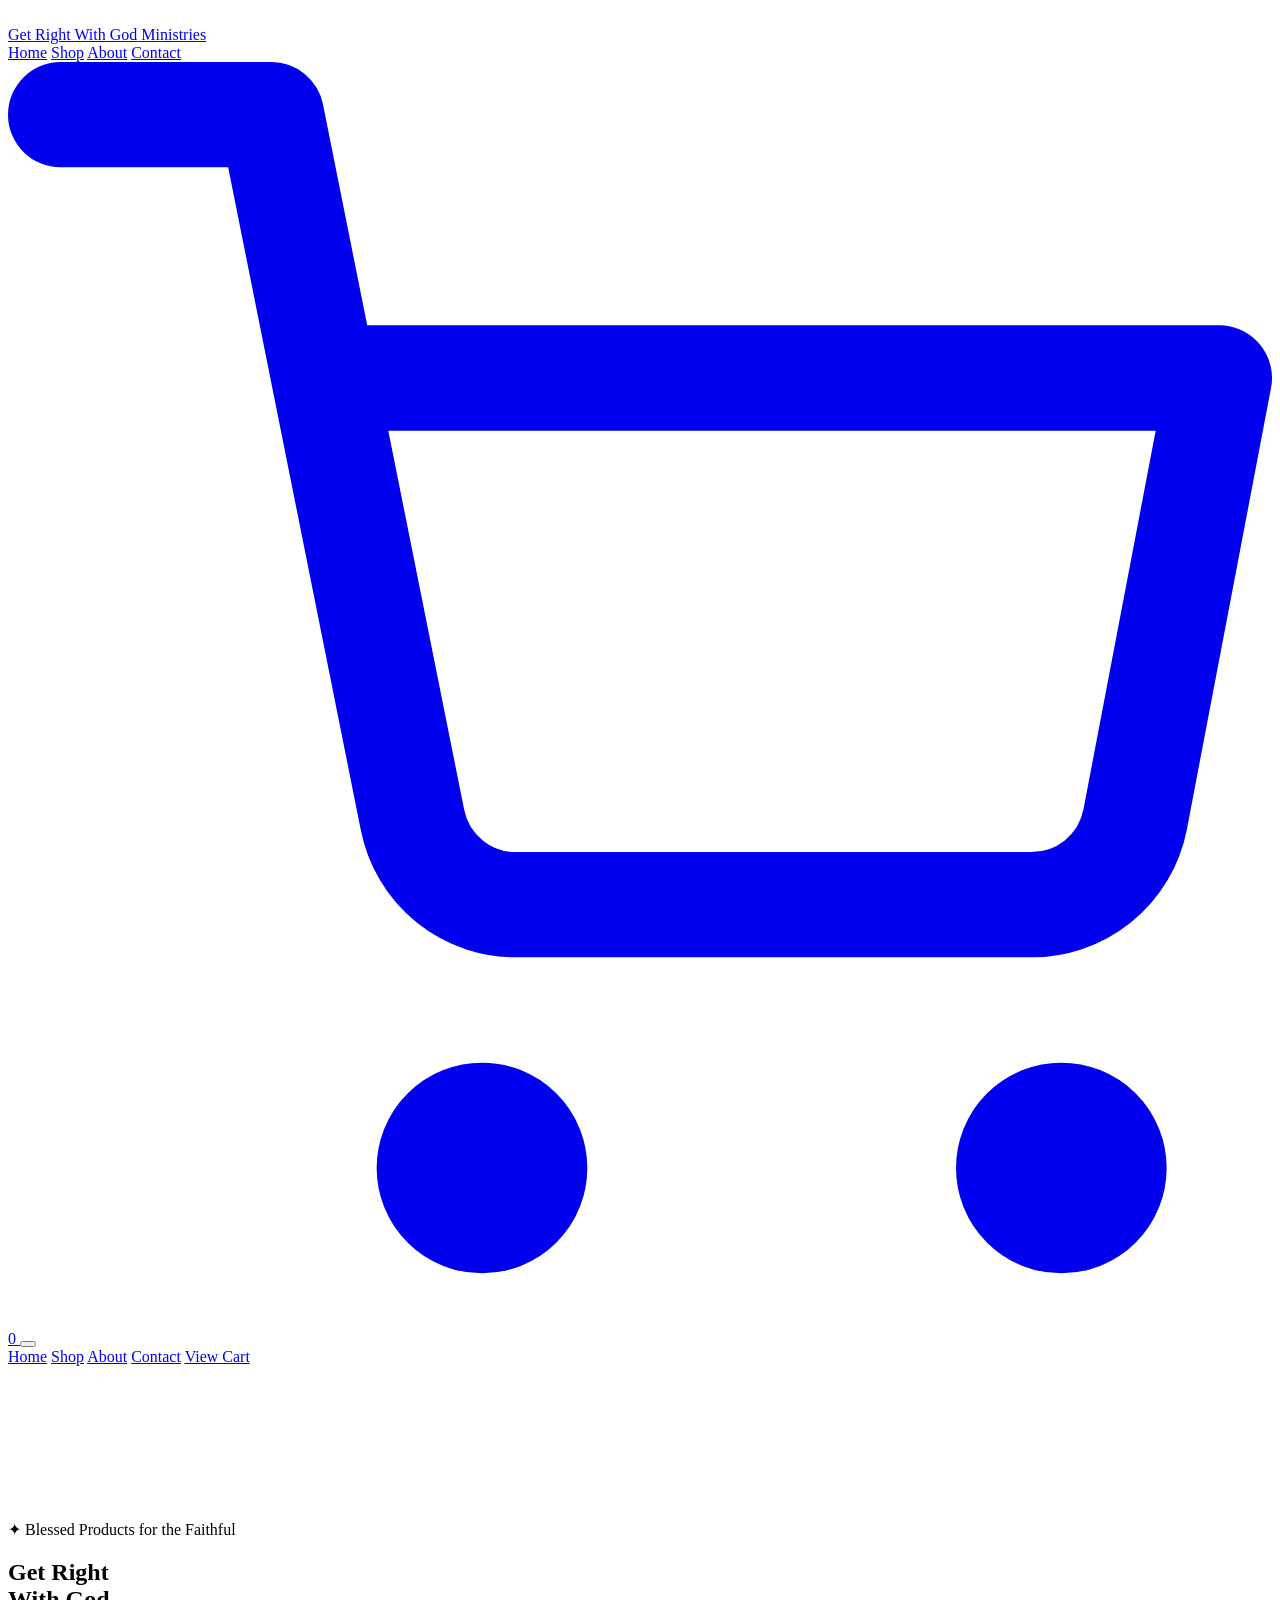
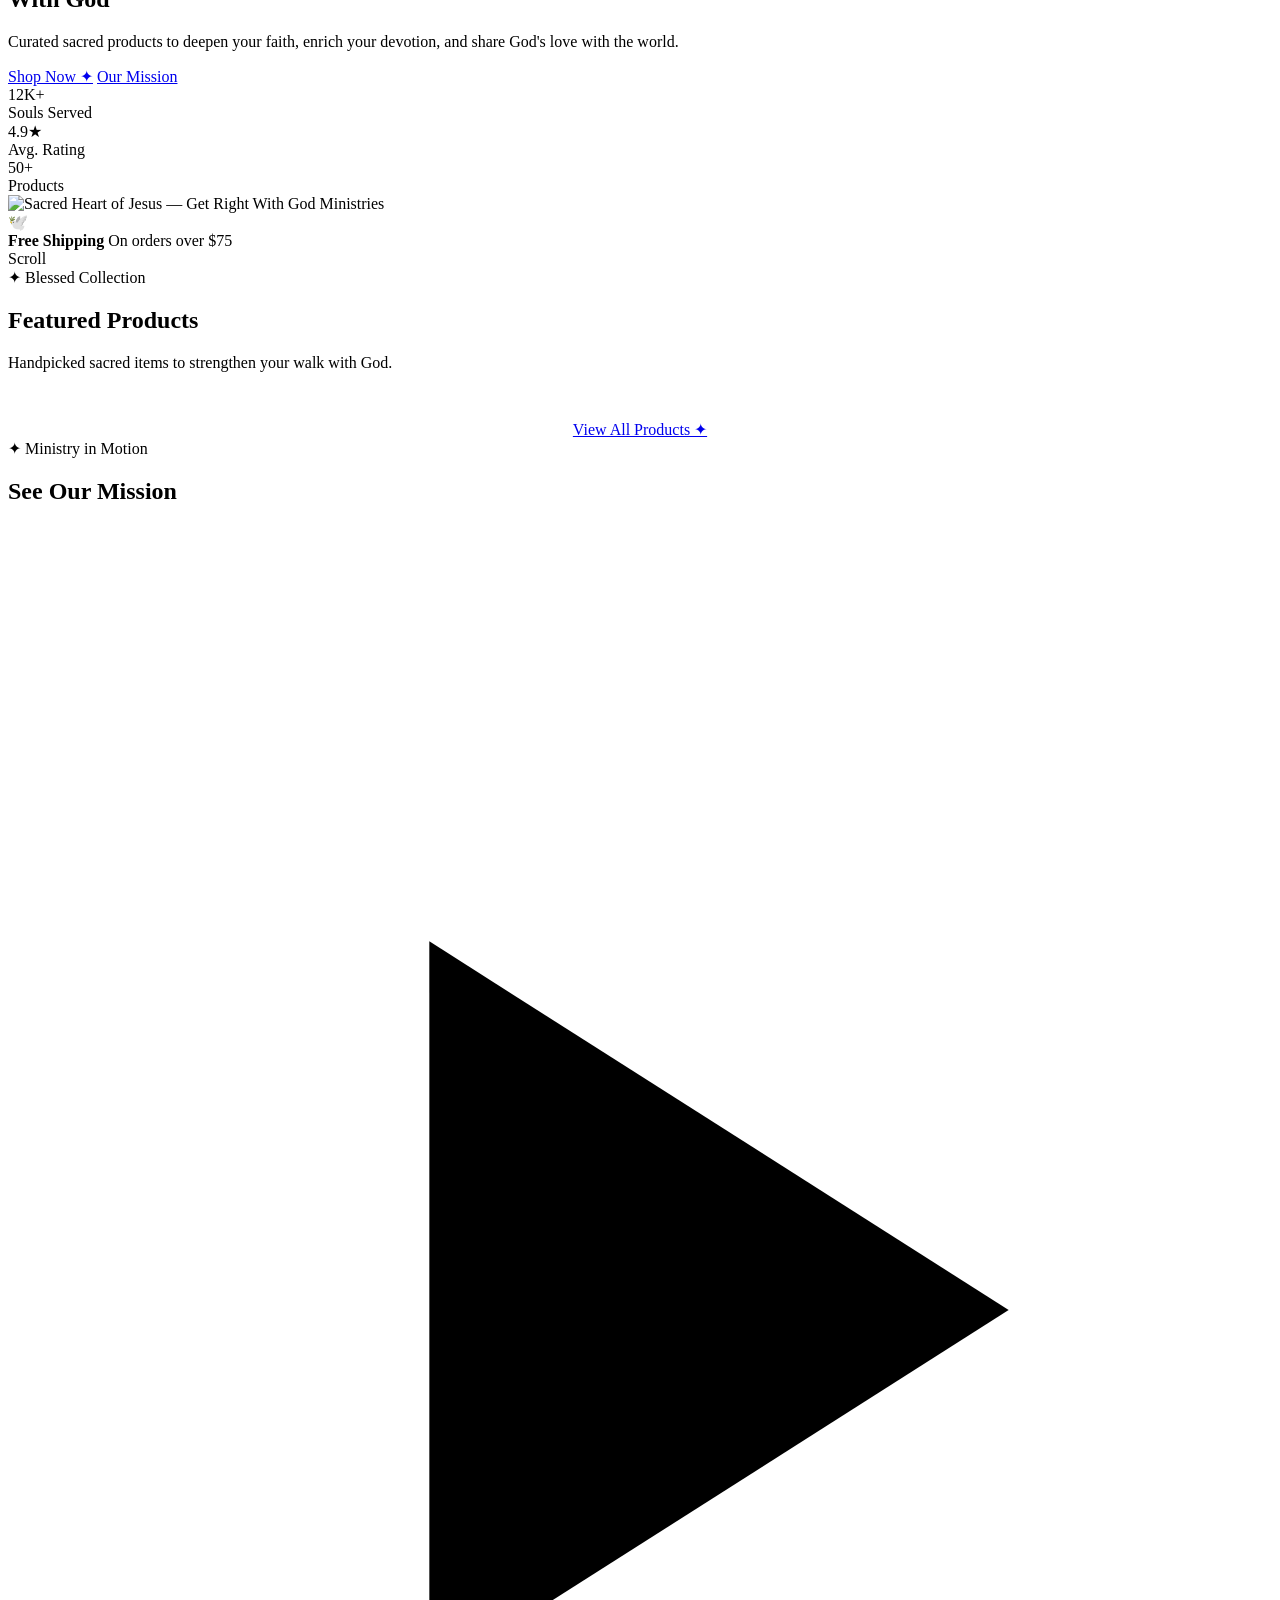
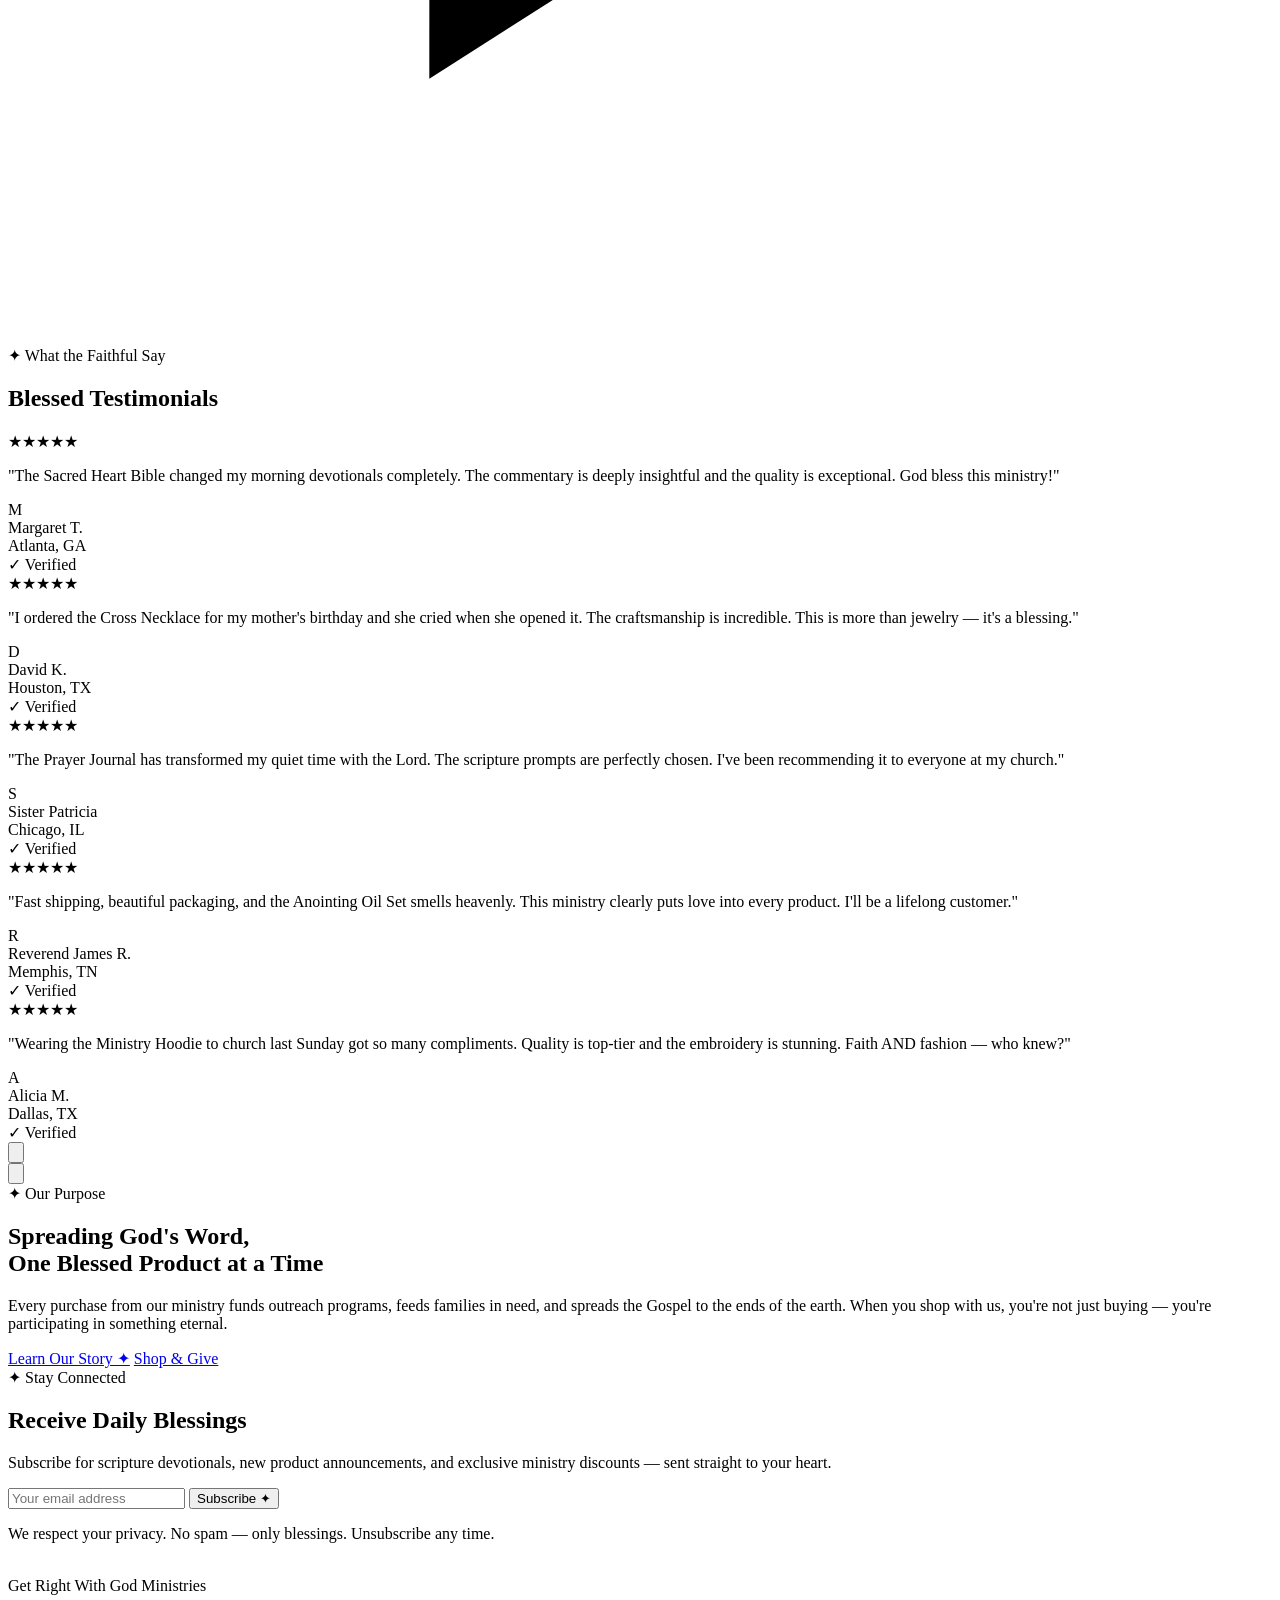
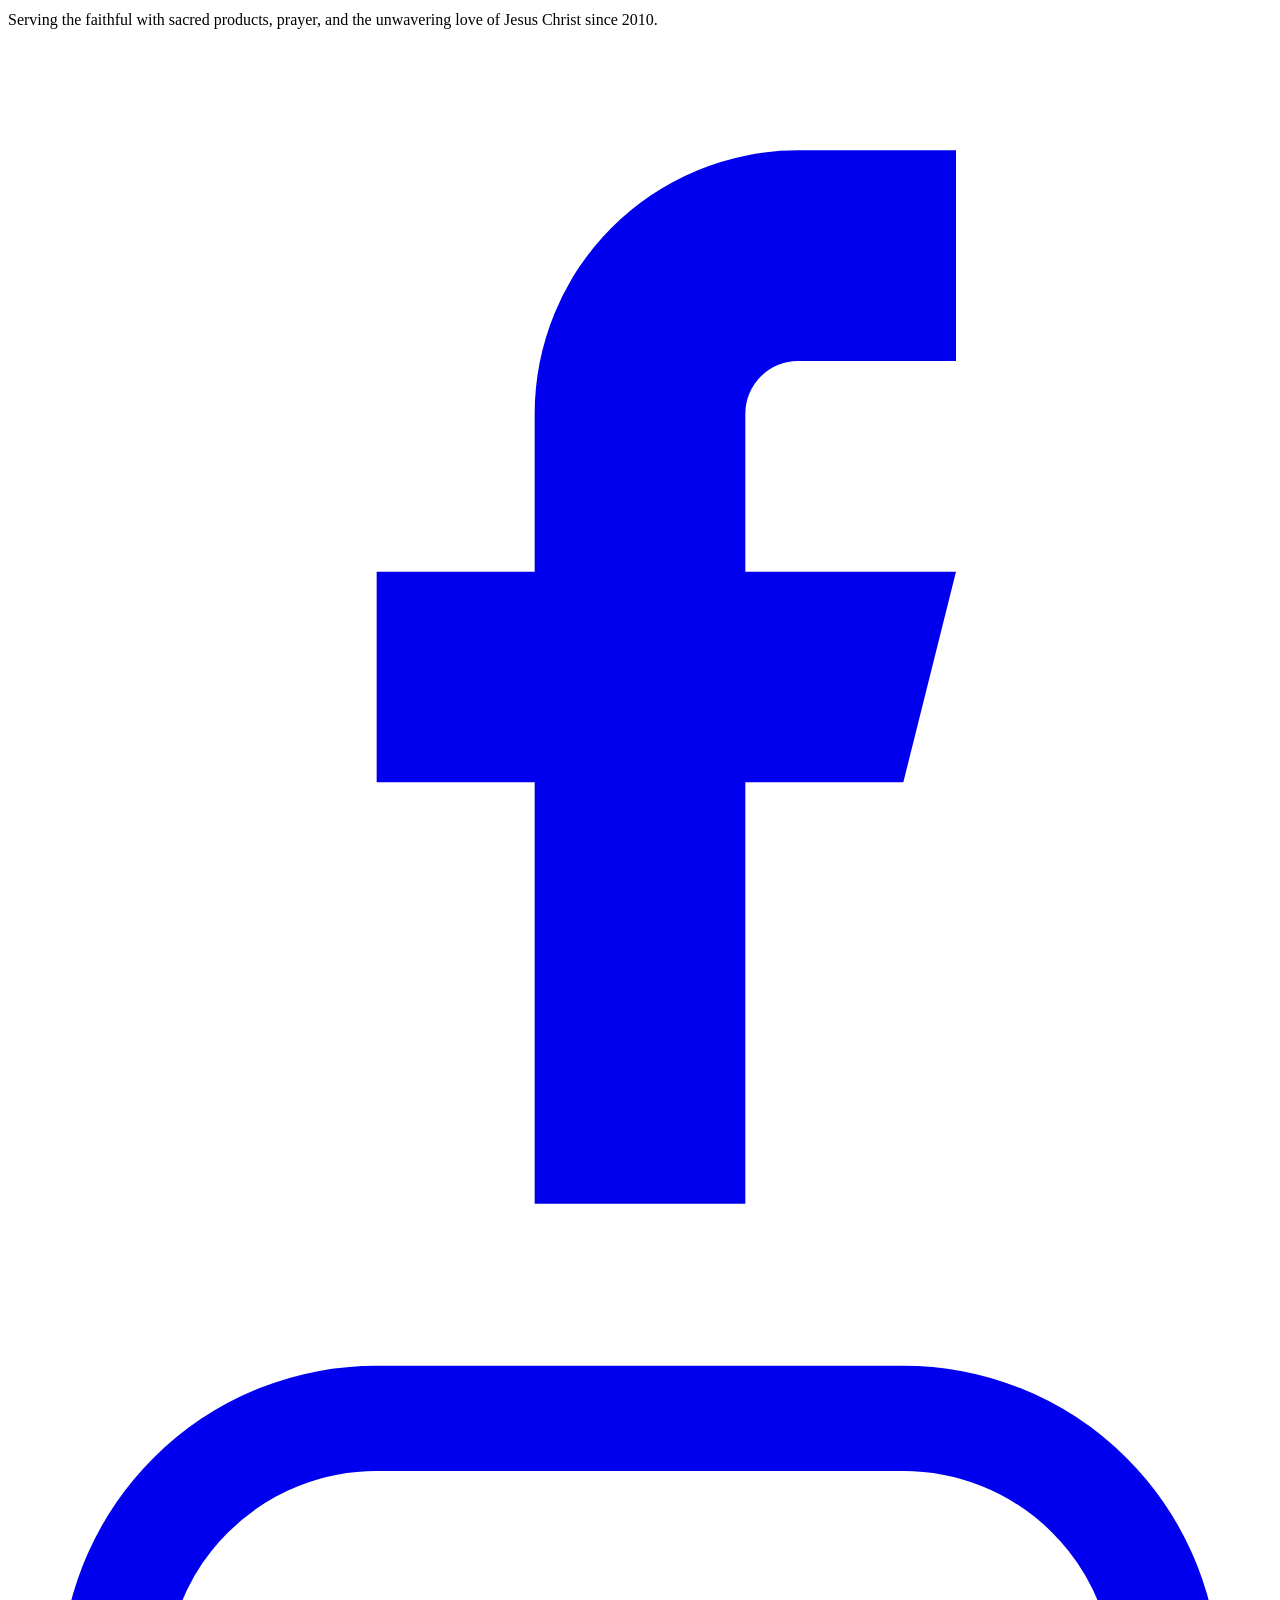
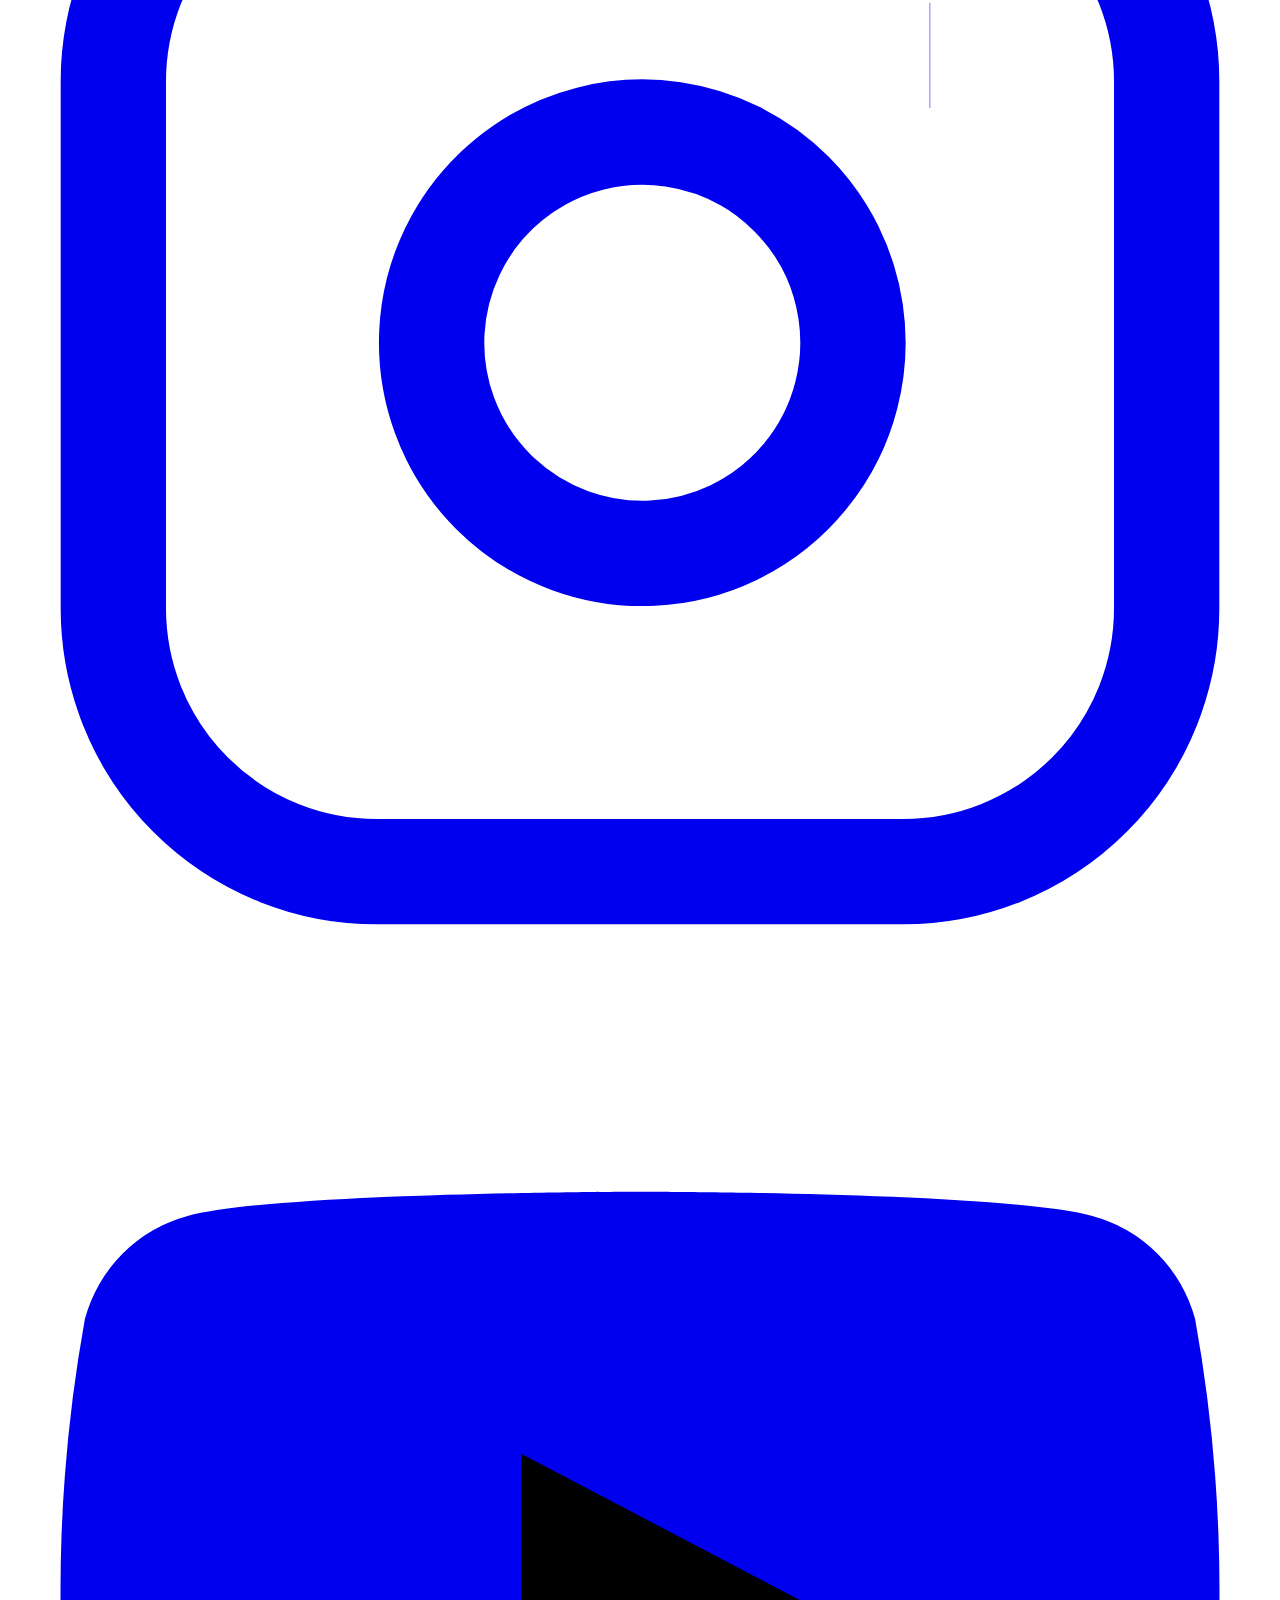
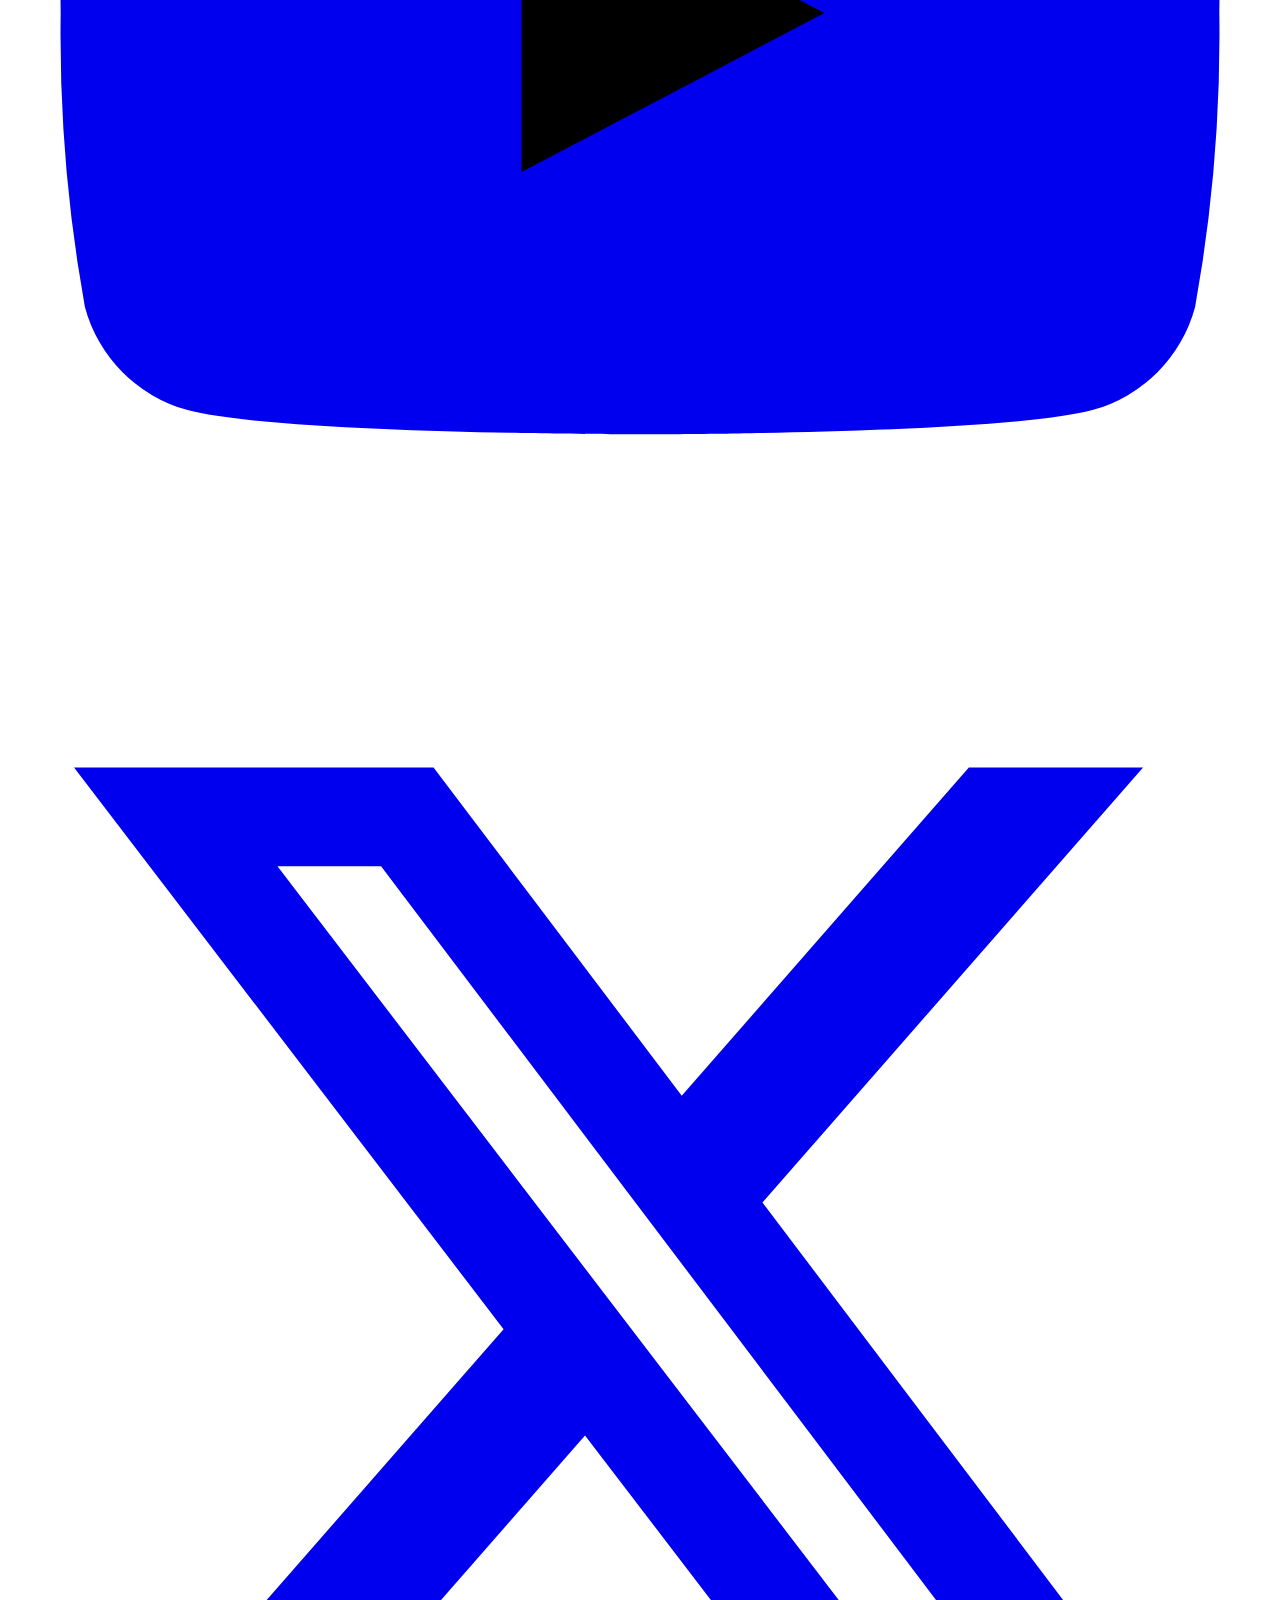
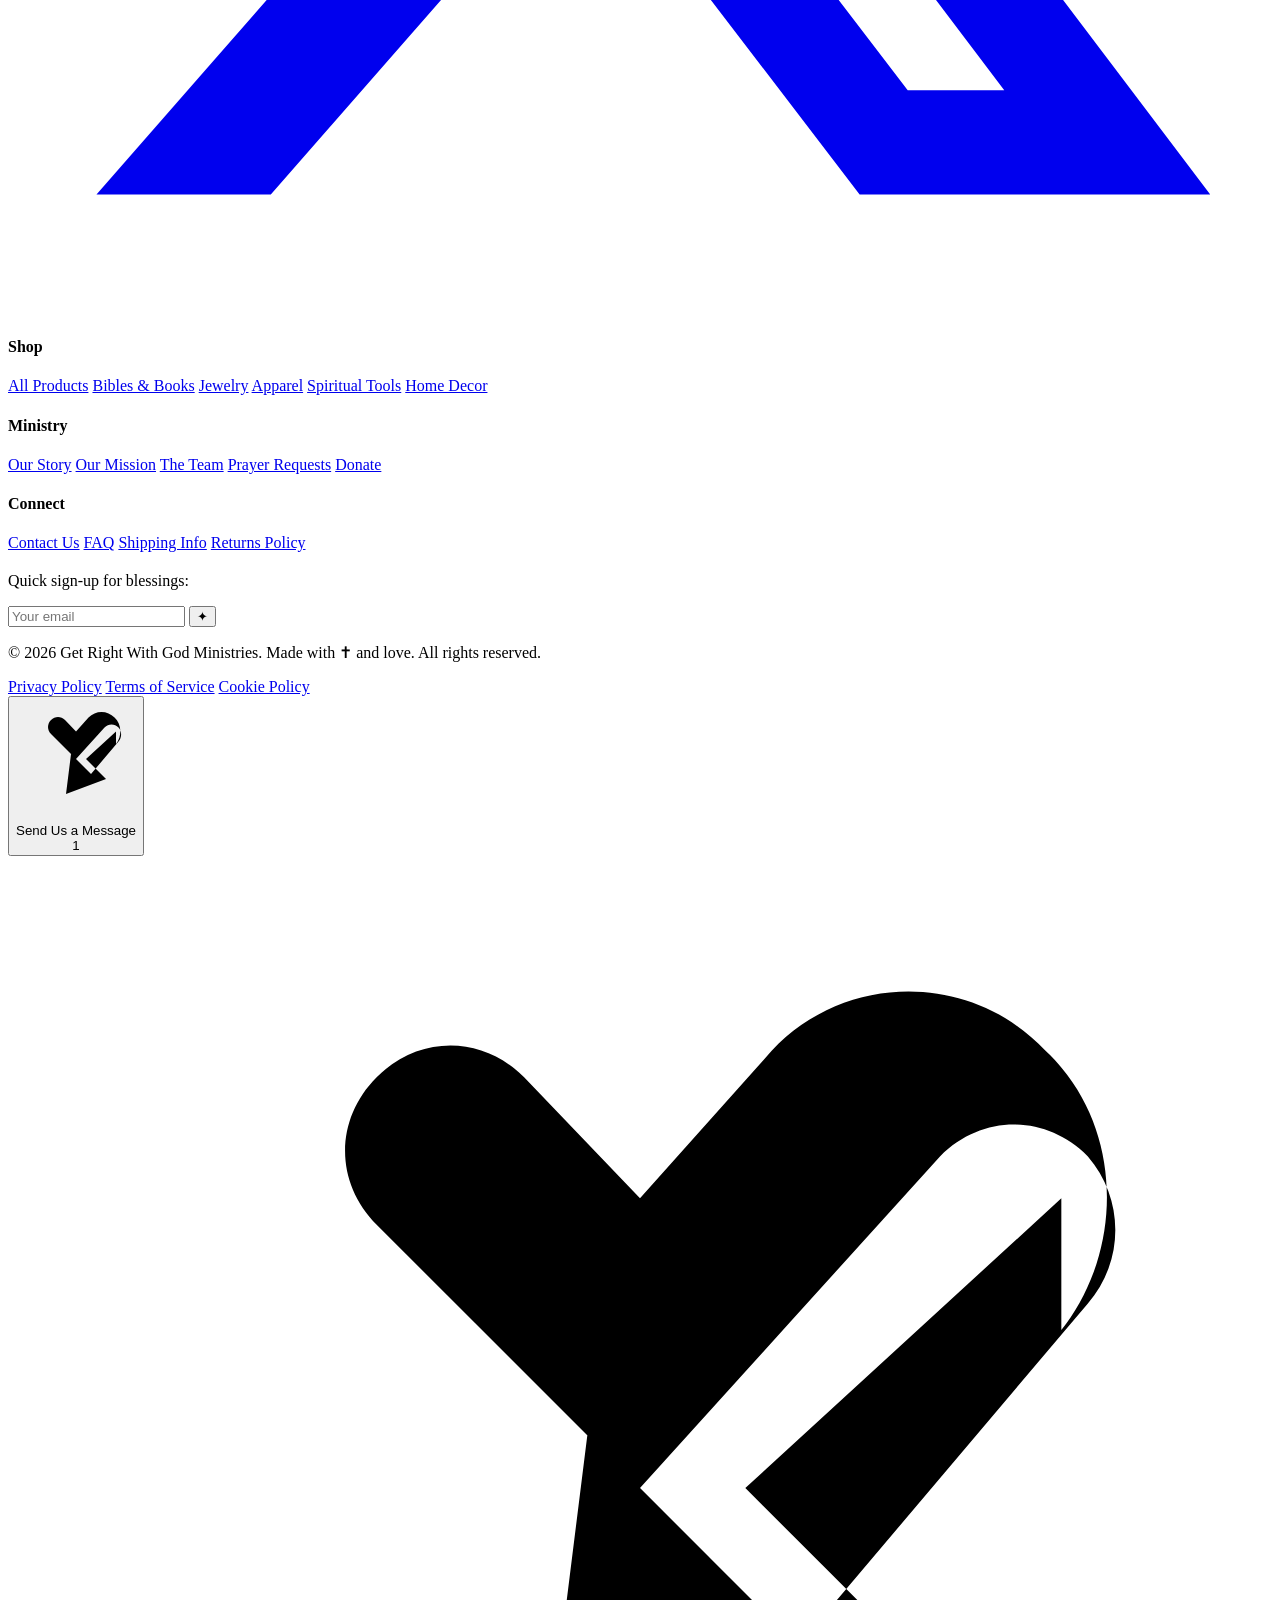
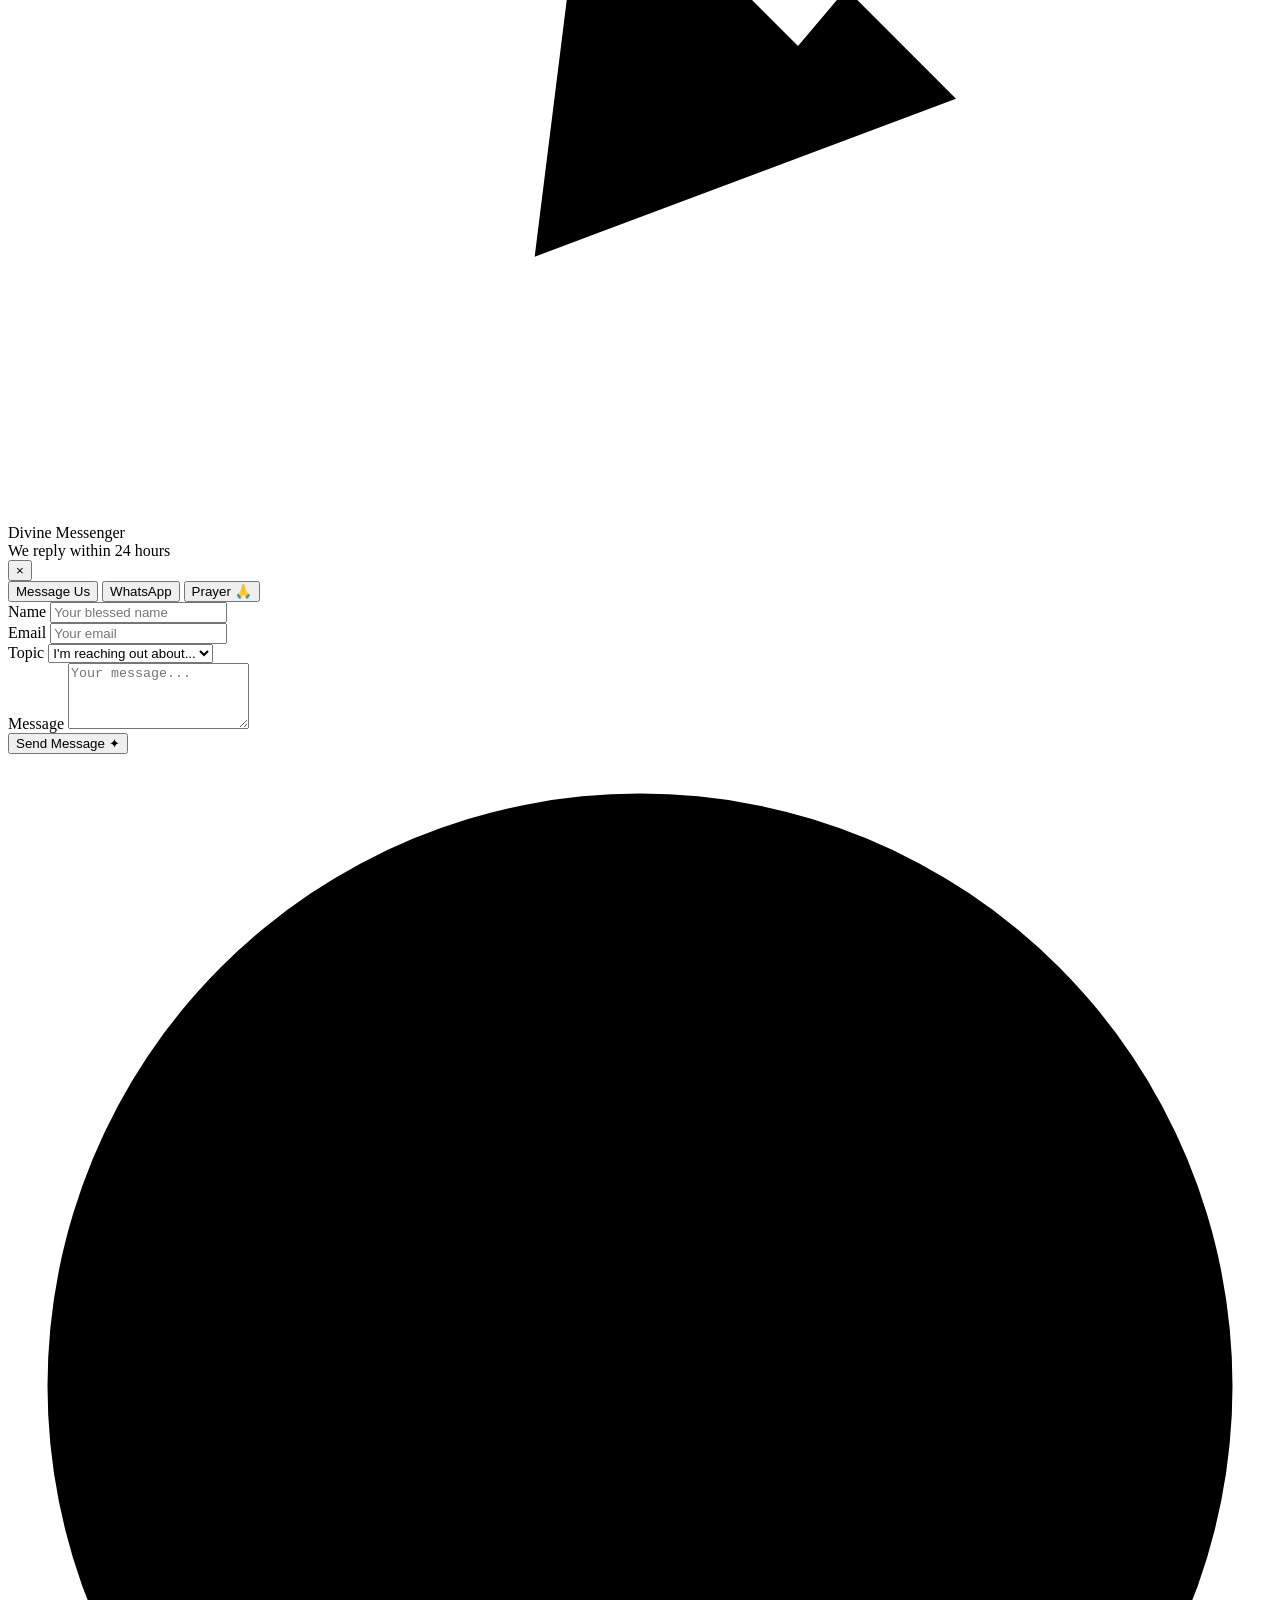
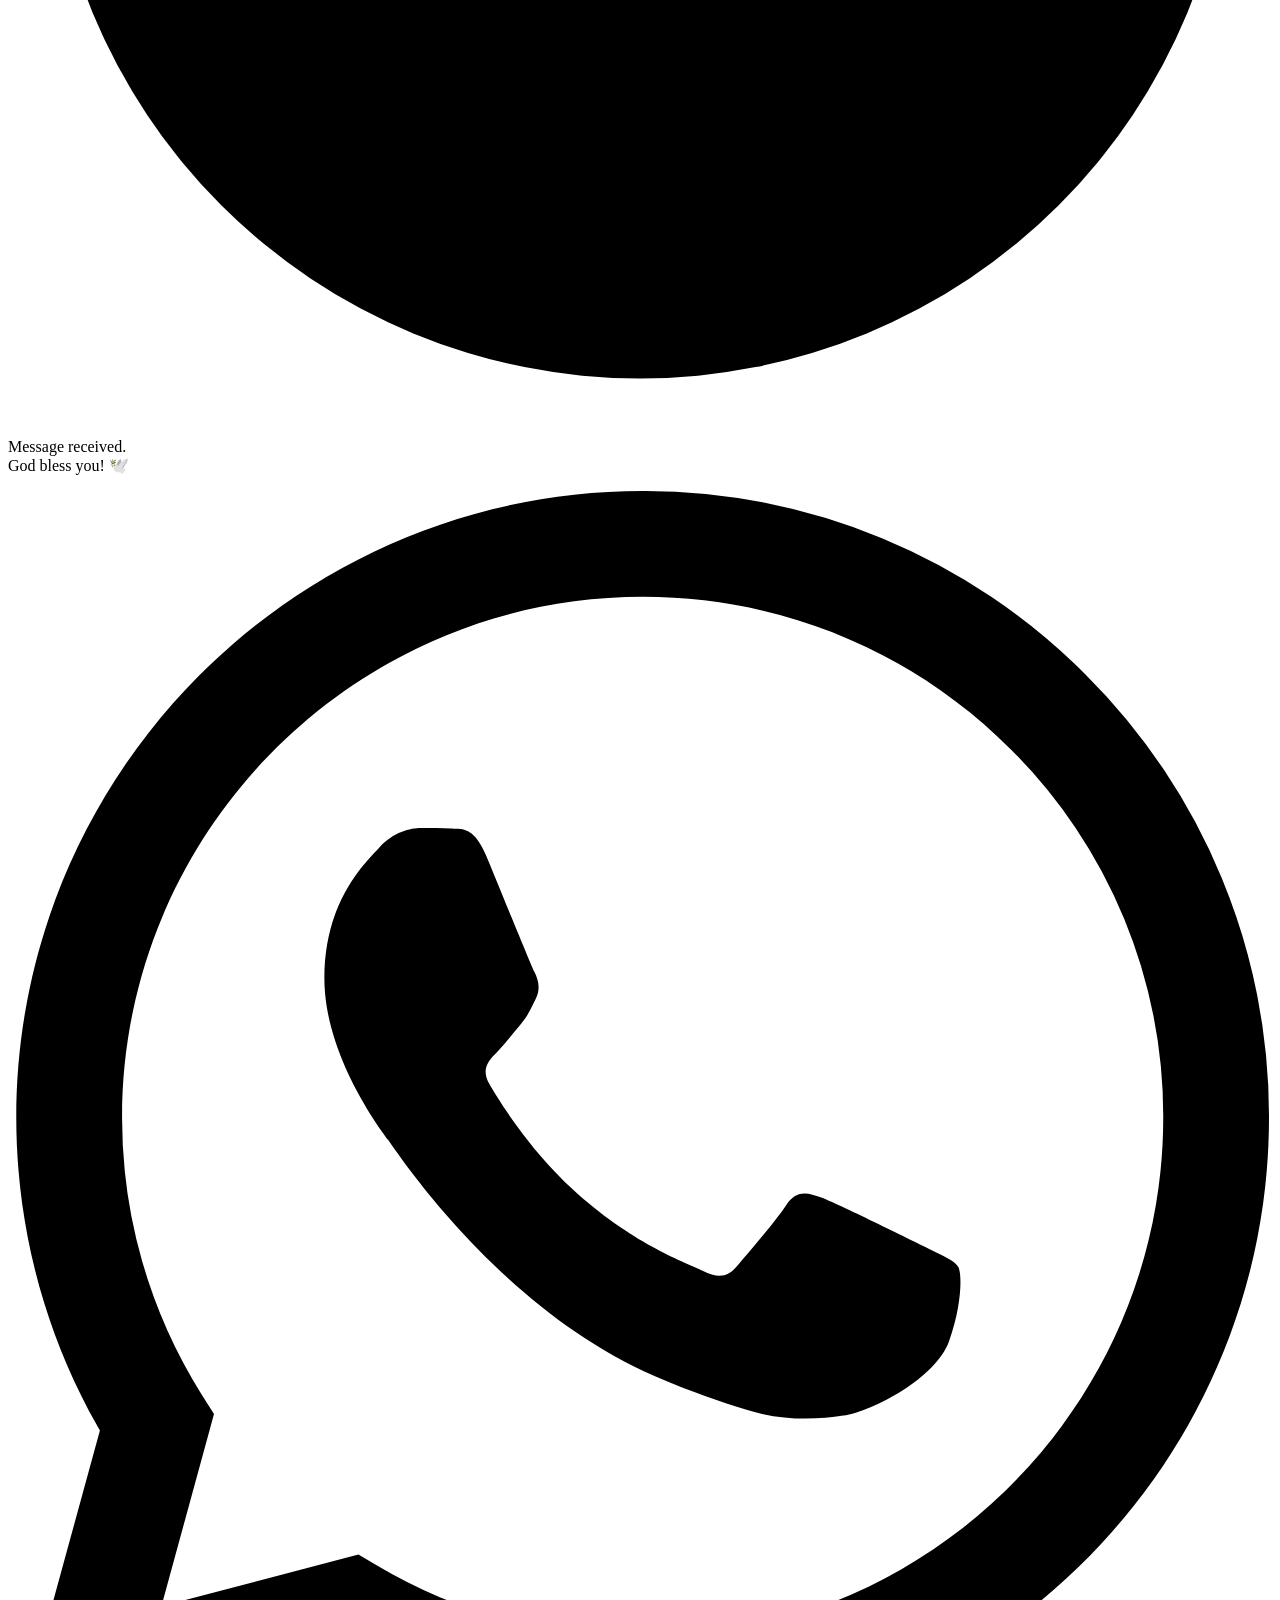
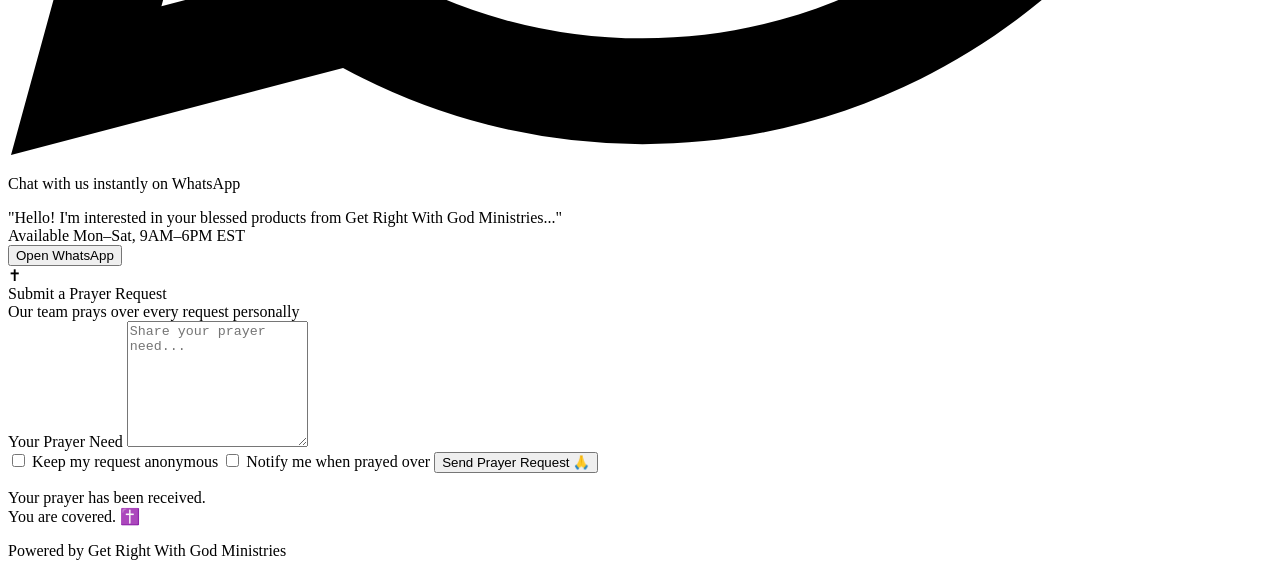
==== index.html @ 90e7f1f6 "Add files via upload" ====
<!DOCTYPE html>
<html lang="en">
<head>
  <meta charset="UTF-8">
  <meta name="viewport" content="width=device-width, initial-scale=1.0">
  <meta name="description" content="Get Right With God Ministries — Sacred products for your spiritual journey. Bibles, devotionals, jewelry, apparel, and more.">
  <title>Get Right With God Ministries</title>
  <link rel="stylesheet" href="css/reset.css">
  <link rel="stylesheet" href="css/variables.css">
  <link rel="stylesheet" href="css/global.css">
  <link rel="stylesheet" href="css/navbar.css">
  <link rel="stylesheet" href="css/hero.css">
  <link rel="stylesheet" href="css/products.css">
  <link rel="stylesheet" href="css/testimonials.css">
  <link rel="stylesheet" href="css/footer.css">
  <link rel="stylesheet" href="css/animations.css">
  <link rel="stylesheet" href="css/dm-widget.css">
  <link rel="stylesheet" href="css/responsive.css">
</head>
<body data-page="home">

  <!-- NAVBAR -->
  <header class="navbar" role="banner">
    <div class="navbar-inner">
      <a href="index.html" class="navbar-logo" aria-label="Get Right With God Ministries Home">
        <div class="navbar-logo-icon"><img class="navbar-logo-img" src="assets/images/logo.jpg" alt=""></div>
        <div class="navbar-logo-text">
          <span>Get Right With God</span>
          <span>Ministries</span>
        </div>
      </a>
      <nav class="navbar-nav" aria-label="Main navigation">
        <a href="index.html">Home</a>
        <a href="shop.html">Shop</a>
        <a href="about.html">About</a>
        <a href="contact.html">Contact</a>
      </nav>
      <div class="navbar-actions">
        <a href="cart.html" class="navbar-cart" aria-label="Shopping cart">
          <svg viewBox="0 0 24 24" fill="none" stroke="currentColor" stroke-width="2" stroke-linecap="round" stroke-linejoin="round">
            <circle cx="9" cy="21" r="1"/><circle cx="20" cy="21" r="1"/>
            <path d="M1 1h4l2.68 13.39a2 2 0 0 0 2 1.61h9.72a2 2 0 0 0 2-1.61L23 6H6"/>
          </svg>
          <span class="cart-badge" aria-live="polite" aria-label="Items in cart">0</span>
        </a>
        <button class="hamburger" aria-label="Toggle menu" aria-expanded="false">
          <span></span><span></span><span></span>
        </button>
      </div>
    </div>
  </header>

  <!-- MOBILE MENU -->
  <nav class="mobile-menu" aria-label="Mobile navigation">
    <a href="index.html">Home</a>
    <a href="shop.html">Shop</a>
    <a href="about.html">About</a>
    <a href="contact.html">Contact</a>
    <a href="cart.html" class="btn btn-primary">View Cart</a>
  </nav>

  <main>
    <!-- HERO -->
    <section class="hero" aria-label="Hero">
      <canvas id="hero-canvas" aria-hidden="true"></canvas>
      <div class="hero-bg-gradient" aria-hidden="true"></div>
      <div class="hero-inner">
        <div class="hero-content">
          <span class="hero-eyebrow">✦ Blessed Products for the Faithful</span>
          <h1 class="hero-title">
            Get Right<br>
            <span class="gold-line">With God</span>
          </h1>
          <p class="hero-subtitle">
            Curated sacred products to deepen your faith, enrich your devotion, and share God's love with the world.
          </p>
          <div class="hero-cta">
            <a href="shop.html" class="btn btn-primary">Shop Now ✦</a>
            <a href="about.html" class="btn btn-outline">Our Mission</a>
          </div>
          <div class="hero-stats">
            <div class="hero-stat">
              <div class="hero-stat-value">12K+</div>
              <div class="hero-stat-label">Souls Served</div>
            </div>
            <div class="hero-stat">
              <div class="hero-stat-value">4.9★</div>
              <div class="hero-stat-label">Avg. Rating</div>
            </div>
            <div class="hero-stat">
              <div class="hero-stat-value">50+</div>
              <div class="hero-stat-label">Products</div>
            </div>
          </div>
        </div>
        <div class="hero-visual">
          <div class="hero-image-frame">
            <img src="assets/images/heroimg.jpg" alt="Sacred Heart of Jesus — Get Right With God Ministries">
            <div class="hero-glow-ring" aria-hidden="true"></div>
          </div>
          <div class="hero-badge-floating">
            <div class="hero-badge-icon">🕊️</div>
            <div class="hero-badge-text">
              <strong>Free Shipping</strong>
              <span>On orders over $75</span>
            </div>
          </div>
        </div>
      </div>
      <div class="hero-scroll-hint" aria-hidden="true">
        <div class="hero-scroll-mouse"></div>
        <span>Scroll</span>
      </div>
    </section>

    <!-- FEATURED PRODUCTS -->
    <section class="products-section" aria-labelledby="featured-heading">
      <div class="container">
        <div class="section-header">
          <span class="section-label reveal">✦ Blessed Collection</span>
          <h2 class="section-title reveal reveal-delay-1" id="featured-heading">Featured Products</h2>
          <div class="divider-gold reveal reveal-delay-2"></div>
          <p class="section-subtitle reveal reveal-delay-3">Handpicked sacred items to strengthen your walk with God.</p>
        </div>
        <div class="featured-products-grid" id="featured-grid"></div>
        <div style="text-align:center; margin-top:48px;" class="reveal">
          <a href="shop.html" class="btn btn-outline">View All Products ✦</a>
        </div>
      </div>
    </section>

    <!-- VIDEO SHOWCASE -->
    <section class="video-section" aria-labelledby="video-heading">
      <div class="container">
        <div class="section-header">
          <span class="section-label reveal">✦ Ministry in Motion</span>
          <h2 class="section-title reveal reveal-delay-1" id="video-heading">See Our Mission</h2>
          <div class="divider-gold reveal reveal-delay-2"></div>
        </div>
        <div class="video-container reveal">
          <video poster="" preload="none">
            <source src="assets/videos/showcase.mp4" type="video/mp4">
          </video>
          <div class="video-play-overlay" id="video-play-btn" role="button" aria-label="Play video" tabindex="0">
            <div class="video-play-btn">
              <svg viewBox="0 0 24 24"><path d="M8 5v14l11-7z"/></svg>
            </div>
          </div>
        </div>
      </div>
    </section>

    <!-- TESTIMONIALS -->
    <section class="testimonials-section" aria-labelledby="testimonials-heading">
      <div class="container">
        <div class="section-header">
          <span class="section-label reveal">✦ What the Faithful Say</span>
          <h2 class="section-title reveal reveal-delay-1" id="testimonials-heading">Blessed Testimonials</h2>
          <div class="divider-gold reveal reveal-delay-2"></div>
        </div>
        <div class="testimonials-track-wrap">
          <div class="testimonials-track">
            <div class="testimonial-card">
              <div class="testimonial-stars">★★★★★</div>
              <p class="testimonial-quote">"The Sacred Heart Bible changed my morning devotionals completely. The commentary is deeply insightful and the quality is exceptional. God bless this ministry!"</p>
              <div class="testimonial-author">
                <div class="testimonial-avatar">M</div>
                <div>
                  <div class="testimonial-author-name">Margaret T.</div>
                  <div class="testimonial-author-loc">Atlanta, GA</div>
                </div>
                <span class="testimonial-verified">✓ Verified</span>
              </div>
            </div>
            <div class="testimonial-card">
              <div class="testimonial-stars">★★★★★</div>
              <p class="testimonial-quote">"I ordered the Cross Necklace for my mother's birthday and she cried when she opened it. The craftsmanship is incredible. This is more than jewelry — it's a blessing."</p>
              <div class="testimonial-author">
                <div class="testimonial-avatar">D</div>
                <div>
                  <div class="testimonial-author-name">David K.</div>
                  <div class="testimonial-author-loc">Houston, TX</div>
                </div>
                <span class="testimonial-verified">✓ Verified</span>
              </div>
            </div>
            <div class="testimonial-card">
              <div class="testimonial-stars">★★★★★</div>
              <p class="testimonial-quote">"The Prayer Journal has transformed my quiet time with the Lord. The scripture prompts are perfectly chosen. I've been recommending it to everyone at my church."</p>
              <div class="testimonial-author">
                <div class="testimonial-avatar">S</div>
                <div>
                  <div class="testimonial-author-name">Sister Patricia</div>
                  <div class="testimonial-author-loc">Chicago, IL</div>
                </div>
                <span class="testimonial-verified">✓ Verified</span>
              </div>
            </div>
            <div class="testimonial-card">
              <div class="testimonial-stars">★★★★★</div>
              <p class="testimonial-quote">"Fast shipping, beautiful packaging, and the Anointing Oil Set smells heavenly. This ministry clearly puts love into every product. I'll be a lifelong customer."</p>
              <div class="testimonial-author">
                <div class="testimonial-avatar">R</div>
                <div>
                  <div class="testimonial-author-name">Reverend James R.</div>
                  <div class="testimonial-author-loc">Memphis, TN</div>
                </div>
                <span class="testimonial-verified">✓ Verified</span>
              </div>
            </div>
            <div class="testimonial-card">
              <div class="testimonial-stars">★★★★★</div>
              <p class="testimonial-quote">"Wearing the Ministry Hoodie to church last Sunday got so many compliments. Quality is top-tier and the embroidery is stunning. Faith AND fashion — who knew?"</p>
              <div class="testimonial-author">
                <div class="testimonial-avatar">A</div>
                <div>
                  <div class="testimonial-author-name">Alicia M.</div>
                  <div class="testimonial-author-loc">Dallas, TX</div>
                </div>
                <span class="testimonial-verified">✓ Verified</span>
              </div>
            </div>
          </div>
        </div>
        <div class="carousel-controls">
          <button class="carousel-btn" id="testimonials-prev" aria-label="Previous testimonial">
            <svg viewBox="0 0 24 24" fill="none" stroke="currentColor" stroke-width="2" stroke-linecap="round"><path d="M15 18l-6-6 6-6"/></svg>
          </button>
          <div class="carousel-dots" id="testimonials-dots" role="tablist" aria-label="Testimonials navigation"></div>
          <button class="carousel-btn" id="testimonials-next" aria-label="Next testimonial">
            <svg viewBox="0 0 24 24" fill="none" stroke="currentColor" stroke-width="2" stroke-linecap="round"><path d="M9 18l6-6-6-6"/></svg>
          </button>
        </div>
      </div>
    </section>

    <!-- MISSION BANNER -->
    <section class="mission-banner" aria-labelledby="mission-heading">
      <div class="container">
        <span class="section-label reveal">✦ Our Purpose</span>
        <h2 class="section-title reveal reveal-delay-1" id="mission-heading">
          <span class="gold-text">Spreading</span> God's Word,<br>One Blessed Product at a Time
        </h2>
        <div class="divider-gold reveal reveal-delay-2"></div>
        <p class="reveal reveal-delay-3">
          Every purchase from our ministry funds outreach programs, feeds families in need, and spreads the Gospel to the ends of the earth. When you shop with us, you're not just buying — you're participating in something eternal.
        </p>
        <div class="mission-banner-cta reveal reveal-delay-4">
          <a href="about.html" class="btn btn-primary">Learn Our Story ✦</a>
          <a href="shop.html" class="btn btn-ghost">Shop & Give</a>
        </div>
      </div>
    </section>

    <!-- NEWSLETTER -->
    <section class="newsletter-section" aria-labelledby="newsletter-heading">
      <div class="container">
        <div class="newsletter-section-inner">
          <div class="reveal-left">
            <span class="section-label">✦ Stay Connected</span>
            <h2 class="section-title" id="newsletter-heading">Receive Daily Blessings</h2>
            <div class="divider-gold" style="margin:16px 0;"></div>
            <p class="section-subtitle">
              Subscribe for scripture devotionals, new product announcements, and exclusive ministry discounts — sent straight to your heart.
            </p>
          </div>
          <div class="newsletter-section-form reveal-right">
            <form class="newsletter-big-form" id="newsletter-form" novalidate>
              <input type="email" class="newsletter-big-input" placeholder="Your email address" required aria-label="Email address">
              <button type="submit" class="btn btn-primary">Subscribe ✦</button>
            </form>
            <p class="newsletter-disclaimer">
              We respect your privacy. No spam — only blessings. Unsubscribe any time.
            </p>
          </div>
        </div>
      </div>
    </section>
  </main>

  <!-- FOOTER -->
  <footer class="footer" id="site-footer">
    <div class="container">
      <div class="footer-top">
        <div class="footer-brand">
          <div class="footer-logo">
            <div class="footer-logo-icon"><img class="footer-logo-img" src="assets/images/logo.jpg" alt=""></div>
            <div class="footer-logo-text">Get Right With God Ministries</div>
          </div>
          <p class="footer-tagline">
            Serving the faithful with sacred products, prayer, and the unwavering love of Jesus Christ since 2010.
          </p>
          <div class="footer-socials">
            <a href="#" class="footer-social-btn" aria-label="Facebook">
              <svg viewBox="0 0 24 24" fill="currentColor"><path d="M18 2h-3a5 5 0 0 0-5 5v3H7v4h3v8h4v-8h3l1-4h-4V7a1 1 0 0 1 1-1h3z"/></svg>
            </a>
            <a href="#" class="footer-social-btn" aria-label="Instagram">
              <svg viewBox="0 0 24 24" fill="none" stroke="currentColor" stroke-width="2"><rect x="2" y="2" width="20" height="20" rx="5" ry="5"/><path d="M16 11.37A4 4 0 1 1 12.63 8 4 4 0 0 1 16 11.37z"/><line x1="17.5" y1="6.5" x2="17.51" y2="6.5"/></svg>
            </a>
            <a href="#" class="footer-social-btn" aria-label="YouTube">
              <svg viewBox="0 0 24 24" fill="currentColor"><path d="M22.54 6.42a2.78 2.78 0 0 0-1.95-1.96C18.88 4 12 4 12 4s-6.88 0-8.59.46A2.78 2.78 0 0 0 1.46 6.42 29 29 0 0 0 1 12a29 29 0 0 0 .46 5.58 2.78 2.78 0 0 0 1.95 1.96C5.12 20 12 20 12 20s6.88 0 8.59-.46a2.78 2.78 0 0 0 1.95-1.96A29 29 0 0 0 23 12a29 29 0 0 0-.46-5.58z"/><polygon fill="#000" points="9.75 15.02 15.5 12 9.75 8.98 9.75 15.02"/></svg>
            </a>
            <a href="#" class="footer-social-btn" aria-label="Twitter/X">
              <svg viewBox="0 0 24 24" fill="currentColor"><path d="M18.244 2.25h3.308l-7.227 8.26 8.502 11.24H16.17l-5.214-6.817L4.99 21.75H1.68l7.73-8.835L1.254 2.25H8.08l4.713 6.231zm-1.161 17.52h1.833L7.084 4.126H5.117z"/></svg>
            </a>
          </div>
        </div>
        <div class="footer-col">
          <h4>Shop</h4>
          <div class="footer-links">
            <a href="shop.html">All Products</a>
            <a href="shop.html?cat=books">Bibles & Books</a>
            <a href="shop.html?cat=jewelry">Jewelry</a>
            <a href="shop.html?cat=apparel">Apparel</a>
            <a href="shop.html?cat=spiritual">Spiritual Tools</a>
            <a href="shop.html?cat=home">Home Decor</a>
          </div>
        </div>
        <div class="footer-col">
          <h4>Ministry</h4>
          <div class="footer-links">
            <a href="about.html">Our Story</a>
            <a href="about.html#mission">Our Mission</a>
            <a href="about.html#team">The Team</a>
            <a href="contact.html">Prayer Requests</a>
            <a href="contact.html">Donate</a>
          </div>
        </div>
        <div class="footer-col">
          <h4>Connect</h4>
          <div class="footer-links">
            <a href="contact.html">Contact Us</a>
            <a href="contact.html#faq">FAQ</a>
            <a href="#">Shipping Info</a>
            <a href="#">Returns Policy</a>
          </div>
          <div class="footer-newsletter" style="margin-top:20px;">
            <p>Quick sign-up for blessings:</p>
            <form class="newsletter-form">
              <input type="email" class="newsletter-input" placeholder="Your email" aria-label="Email">
              <button type="submit" class="newsletter-submit">✦</button>
            </form>
          </div>
        </div>
      </div>
      <div class="footer-bottom">
        <p class="footer-copy">© 2026 Get Right With God Ministries. Made with ✝ and love. All rights reserved.</p>
        <nav class="footer-legal" aria-label="Legal links">
          <a href="#">Privacy Policy</a>
          <a href="#">Terms of Service</a>
          <a href="#">Cookie Policy</a>
        </nav>
      </div>
    </div>
  </footer>

  <!-- DM WIDGET -->
  <div class="dm-trigger" id="dm-trigger" aria-label="Open Divine Messenger">
    <button class="dm-btn" aria-expanded="false" aria-controls="dm-panel">
      <div class="dm-pulse-ring" aria-hidden="true"></div>
      <div class="dm-pulse-ring-2" aria-hidden="true"></div>
      <span class="dm-dove-icon" aria-hidden="true">
        <svg viewBox="0 0 24 24"><path d="M20 6.5L14 12l4 4-8 3 1-8 4 4 5.5-6.5c.7-.8.7-2 0-2.8-.8-.8-2-.8-2.8 0L12 12 7 7c-.8-.8-.8-2 0-2.8C7.8 3.4 9 3.4 9.8 4.2L12 6.5l2.5-2.8c1.4-1.5 3.8-1.5 5.2 0 1.5 1.4 1.5 3.8.3 5.3z"/></svg>
      </span>
      <div class="dm-tooltip">Send Us a Message</div>
      <span class="dm-unread-badge" aria-label="1 new message">1</span>
    </button>
  </div>

  <div class="dm-panel" id="dm-panel" role="dialog" aria-modal="true" aria-label="Divine Messenger">
    <div class="dm-panel-gold-strip" aria-hidden="true"></div>
    <div class="dm-panel-header">
      <div class="dm-panel-header-icon" aria-hidden="true">
        <svg viewBox="0 0 24 24"><path d="M20 6.5L14 12l4 4-8 3 1-8 4 4 5.5-6.5c.7-.8.7-2 0-2.8-.8-.8-2-.8-2.8 0L12 12 7 7c-.8-.8-.8-2 0-2.8C7.8 3.4 9 3.4 9.8 4.2L12 6.5l2.5-2.8c1.4-1.5 3.8-1.5 5.2 0 1.5 1.4 1.5 3.8.3 5.3z"/></svg>
      </div>
      <div class="dm-panel-title-wrap">
        <div class="dm-panel-title">Divine Messenger</div>
        <div class="dm-panel-subtitle">We reply within 24 hours</div>
      </div>
      <button class="dm-close-btn" aria-label="Close Divine Messenger">×</button>
    </div>

    <div class="dm-tabs" role="tablist" aria-label="Contact options">
      <button class="dm-tab active" data-tab="dm-tab-message" role="tab" aria-selected="true">Message Us</button>
      <button class="dm-tab" data-tab="dm-tab-whatsapp" role="tab" aria-selected="false">WhatsApp</button>
      <button class="dm-tab" data-tab="dm-tab-prayer" role="tab" aria-selected="false">Prayer 🙏</button>
      <div class="dm-tab-indicator" aria-hidden="true"></div>
    </div>

    <div class="dm-panel-body">
      <!-- TAB 1: Message Us -->
      <div class="dm-tab-content active" id="dm-tab-message" role="tabpanel">
        <form class="dm-form" id="dm-message-form" novalidate>
          <div class="dm-field">
            <label for="dm-name">Name</label>
            <input class="dm-input" type="text" id="dm-name" name="name" placeholder="Your blessed name" required>
          </div>
          <div class="dm-field">
            <label for="dm-email">Email</label>
            <input class="dm-input" type="email" id="dm-email" name="email" placeholder="Your email" required>
          </div>
          <div class="dm-field">
            <label for="dm-topic">Topic</label>
            <select class="dm-select" id="dm-topic" name="topic">
              <option value="">I'm reaching out about...</option>
              <option value="order">Order Support</option>
              <option value="product">Product Question</option>
              <option value="partnership">Ministry Partnership</option>
              <option value="donation">Donation</option>
              <option value="general">General Inquiry</option>
            </select>
          </div>
          <div class="dm-field">
            <label for="dm-message">Message</label>
            <textarea class="dm-textarea" id="dm-message" name="message" rows="4" placeholder="Your message..." required></textarea>
          </div>
          <button type="submit" class="dm-submit-btn">
            <span class="btn-text">Send Message ✦</span>
            <span class="btn-spinner"></span>
          </button>
        </form>
        <div class="dm-success-state" aria-live="polite">
          <svg class="dm-checkmark-svg" viewBox="0 0 64 64" aria-hidden="true">
            <circle cx="32" cy="32" r="30"/>
            <path d="M18 32l10 10 18-20"/>
          </svg>
          <div class="dm-confetti-container" aria-hidden="true"></div>
          <p class="dm-success-text">Message received.<br>God bless you! 🕊️</p>
        </div>
      </div>

      <!-- TAB 2: WhatsApp -->
      <div class="dm-tab-content" id="dm-tab-whatsapp" role="tabpanel">
        <div class="dm-whatsapp-content">
          <div class="dm-wa-icon" aria-hidden="true">
            <svg viewBox="0 0 24 24"><path d="M17.472 14.382c-.297-.149-1.758-.867-2.03-.967-.273-.099-.471-.148-.67.15-.197.297-.767.966-.94 1.164-.173.199-.347.223-.644.075-.297-.15-1.255-.463-2.39-1.475-.883-.788-1.48-1.761-1.653-2.059-.173-.297-.018-.458.13-.606.134-.133.298-.347.446-.52.149-.174.198-.298.298-.497.099-.198.05-.371-.025-.52-.075-.149-.669-1.612-.916-2.207-.242-.579-.487-.5-.669-.51-.173-.008-.371-.01-.57-.01-.198 0-.52.074-.792.372-.272.297-1.04 1.016-1.04 2.479 0 1.462 1.065 2.875 1.213 3.074.149.198 2.096 3.2 5.077 4.487.709.306 1.262.489 1.694.625.712.227 1.36.195 1.871.118.571-.085 1.758-.719 2.006-1.413.248-.694.248-1.289.173-1.413-.074-.124-.272-.198-.57-.347m-5.421 7.403h-.004a9.87 9.87 0 0 1-5.031-1.378l-.361-.214-3.741.982.998-3.648-.235-.374a9.86 9.86 0 0 1-1.51-5.26c.001-5.45 4.436-9.884 9.888-9.884 2.64 0 5.122 1.03 6.988 2.898a9.825 9.825 0 0 1 2.893 6.994c-.003 5.45-4.437 9.884-9.885 9.884m8.413-18.297A11.815 11.815 0 0 0 12.05 0C5.495 0 .16 5.335.157 11.892c0 2.096.547 4.142 1.588 5.945L.057 24l6.305-1.654a11.882 11.882 0 0 0 5.683 1.448h.005c6.554 0 11.89-5.335 11.893-11.893a11.821 11.821 0 0 0-3.48-8.413z"/></svg>
          </div>
          <p class="dm-wa-title">Chat with us instantly on WhatsApp</p>
          <div class="dm-wa-message-preview">
            "Hello! I'm interested in your blessed products from Get Right With God Ministries..."
          </div>
          <div class="dm-wa-hours">
            <span>Available Mon–Sat, 9AM–6PM EST</span>
          </div>
          <button class="dm-wa-btn">Open WhatsApp</button>
        </div>
      </div>

      <!-- TAB 3: Prayer Request -->
      <div class="dm-tab-content" id="dm-tab-prayer" role="tabpanel">
        <div class="dm-prayer-content">
          <div class="dm-prayer-header">
            <span class="dm-prayer-cross">✝</span>
            <div>
              <div class="dm-prayer-title">Submit a Prayer Request</div>
              <div class="dm-prayer-sub">Our team prays over every request personally</div>
            </div>
          </div>
          <form class="dm-form" id="dm-prayer-form" novalidate>
            <div class="dm-field">
              <label for="dm-prayer-text">Your Prayer Need</label>
              <textarea class="dm-textarea" id="dm-prayer-text" name="prayer" rows="5" placeholder="Share your prayer need..." required style="min-height:120px;"></textarea>
            </div>
            <label class="dm-checkbox-row">
              <input type="checkbox" name="anonymous">
              <span>Keep my request anonymous</span>
            </label>
            <label class="dm-checkbox-row">
              <input type="checkbox" name="notify">
              <span>Notify me when prayed over</span>
            </label>
            <button type="submit" class="dm-prayer-submit">
              Send Prayer Request 🙏
            </button>
          </form>
          <div class="dm-prayer-success" aria-live="polite">
            <div class="dm-glow-circle" aria-hidden="true"></div>
            <p class="dm-success-text">Your prayer has been received.<br>You are covered. ✝️</p>
          </div>
        </div>
      </div>
    </div>

    <div class="dm-panel-footer">
      <span>Powered by</span>
      <span class="dm-footer-logo">Get Right With God Ministries</span>
    </div>
  </div>

  <script src="js/cart.js"></script>
  <script src="js/navbar.js"></script>
  <script src="js/carousel.js"></script>
  <script src="js/animations.js"></script>
  <script src="js/hero.js"></script>
  <script src="js/products.js"></script>
  <script src="js/dm-widget.js"></script>
  <script src="js/main.js"></script>
  <script>
    document.getElementById('video-play-btn')?.addEventListener('click', function() {
      const video = this.previousElementSibling;
      if (video && video.tagName === 'VIDEO') {
        video.play();
        this.style.display = 'none';
      }
    });

    document.getElementById('newsletter-form')?.addEventListener('submit', function(e) {
      e.preventDefault();
      const btn = this.querySelector('button');
      btn.textContent = 'Subscribed ✓';
      btn.style.background = 'linear-gradient(135deg,#166534,#15803d)';
      btn.style.color = '#4ade80';
    });
  </script>
</body>
</html>
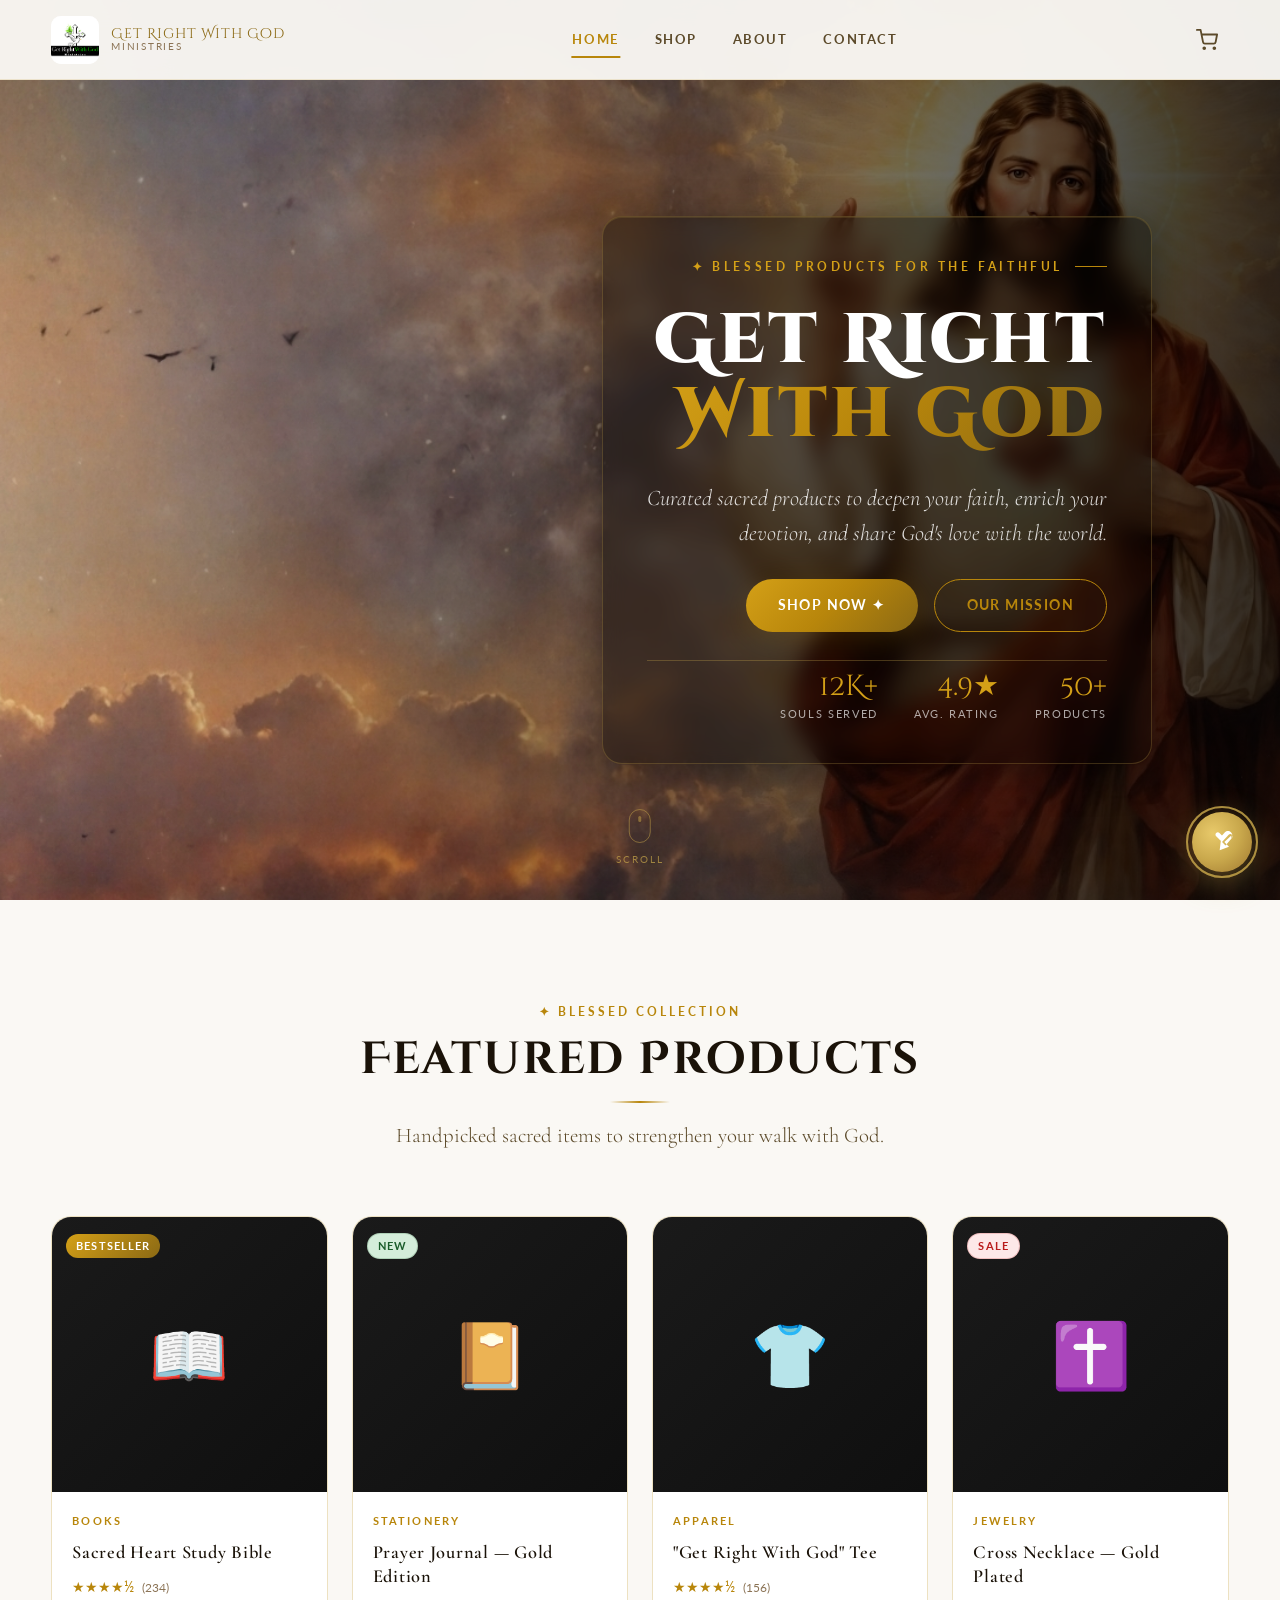
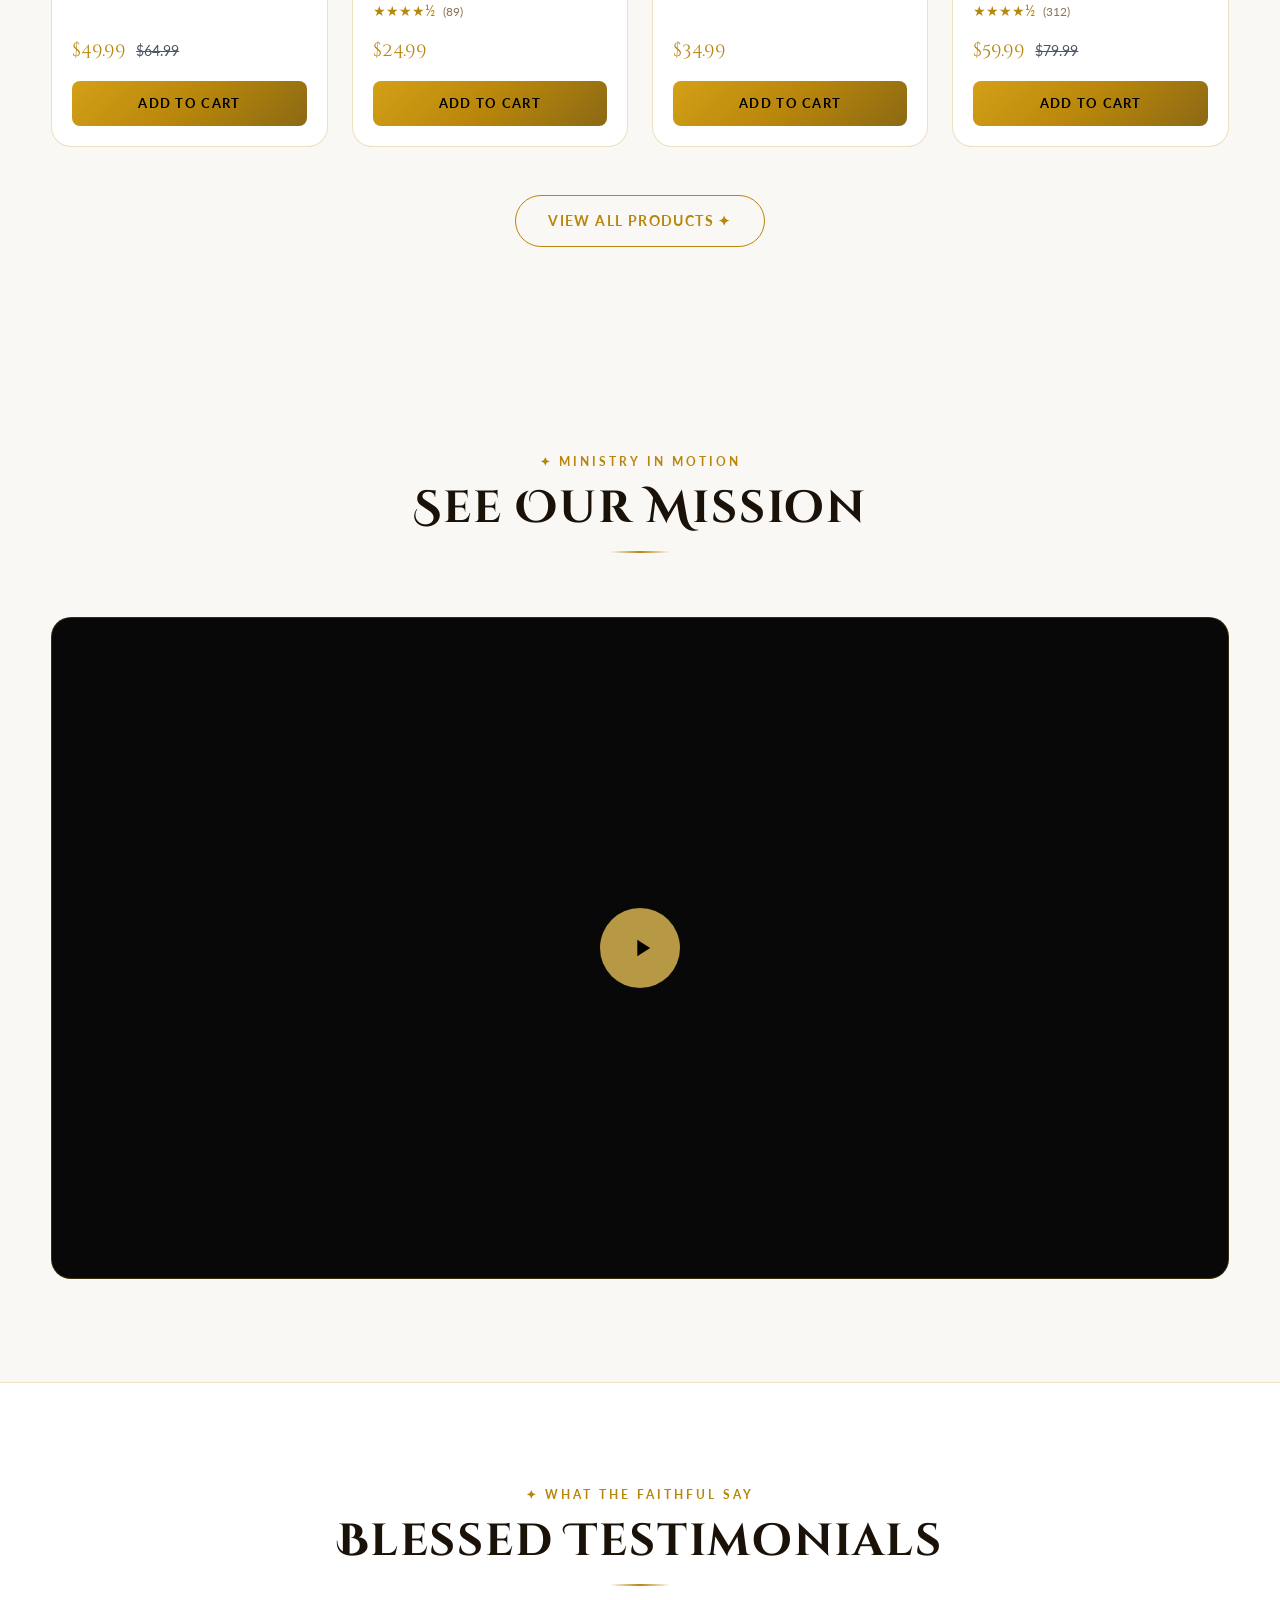
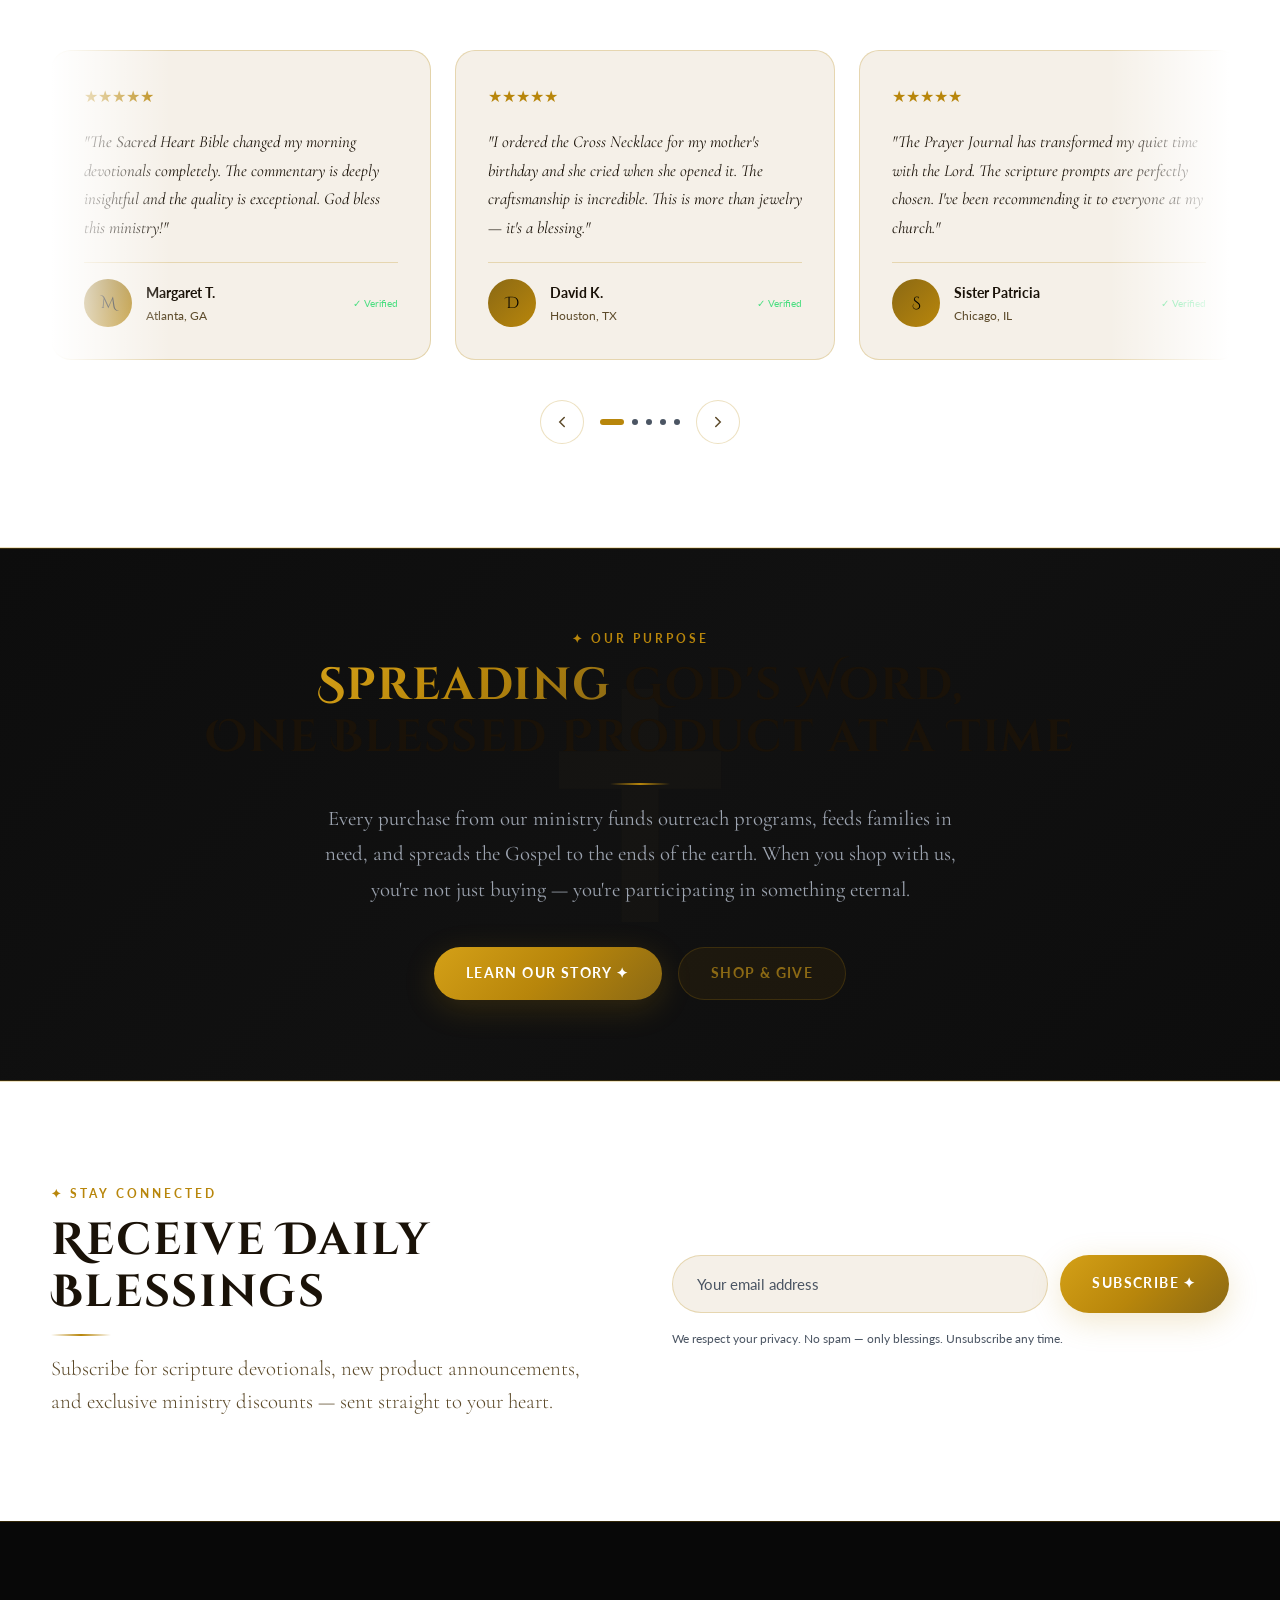
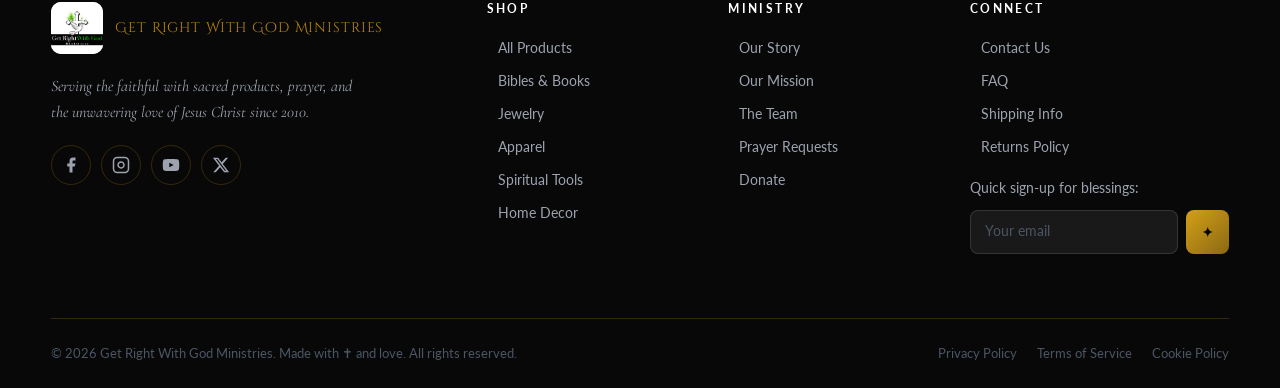
==== commit c622e725: "Fix hero, global light theme, and DM widget - Hero: heroimg.jpg as full-bleed background, dark-right" ====
--- a/index.html
+++ b/index.html
@@ -93,19 +93,6 @@
             </div>
           </div>
         </div>
-        <div class="hero-visual">
-          <div class="hero-image-frame">
-            <img src="assets/images/heroimg.jpg" alt="Sacred Heart of Jesus — Get Right With God Ministries">
-            <div class="hero-glow-ring" aria-hidden="true"></div>
-          </div>
-          <div class="hero-badge-floating">
-            <div class="hero-badge-icon">🕊️</div>
-            <div class="hero-badge-text">
-              <strong>Free Shipping</strong>
-              <span>On orders over $75</span>
-            </div>
-          </div>
-        </div>
       </div>
       <div class="hero-scroll-hint" aria-hidden="true">
         <div class="hero-scroll-mouse"></div>
--- a/css/variables.css
+++ b/css/variables.css
@@ -0,0 +1,54 @@
+@import url('https://fonts.googleapis.com/css2?family=Cinzel+Decorative:wght@400;700;900&family=Cormorant+Garamond:ital,wght@0,300;0,400;0,600;1,300;1,400&family=Lato:wght@300;400;700;900&display=swap');
+
+:root {
+  /* BACKGROUNDS — warm white light theme */
+  --color-bg:          #FAF8F4;
+  --color-bg-card:     #FFFFFF;
+  --color-bg-elevated: #F5F0E8;
+
+  /* TEXT — warm dark tones for light bg */
+  --color-text-primary:   #1A1208;
+  --color-text-secondary: #5C4A2A;
+  --color-text-muted:     #8B7355;
+
+  /* GOLD — slightly deeper for light bg legibility */
+  --color-gold:        #B8860B;
+  --color-gold-light:  #D4A017;
+  --color-gold-dark:   #8B6914;
+  --color-gold-glow:   rgba(184,134,11,0.2);
+
+  /* KEEP for on-dark areas (footer, hero overlay, DM panel) */
+  --color-white:       #FFFFFF;
+  --color-gray-400:    #9CA3AF;
+  --color-gray-600:    #4B5563;
+  --color-heaven-blue: #D4E9F7;
+
+  /* BORDERS */
+  --color-border:      rgba(184,134,11,0.25);
+  --color-border-soft: rgba(0,0,0,0.08);
+
+  /* FOOTER */
+  --color-footer-bg:   #1A1208;
+
+  --font-heading:   'Cinzel Decorative', serif;
+  --font-subhead:   'Cormorant Garamond', serif;
+  --font-body:      'Lato', sans-serif;
+
+  --radius-sm:   8px;
+  --radius-md:   12px;
+  --radius-lg:   20px;
+  --radius-full: 9999px;
+
+  --shadow-card:       0 4px 24px rgba(0,0,0,0.07), 0 1px 4px rgba(0,0,0,0.04);
+  --shadow-card-hover: 0 12px 40px rgba(0,0,0,0.13), 0 4px 12px rgba(0,0,0,0.07);
+  --shadow-gold:       0 8px 32px rgba(184,134,11,0.2);
+  --shadow-deep:       0 24px 64px rgba(0,0,0,0.6);
+
+  --transition-smooth: 0.3s cubic-bezier(0.4, 0, 0.2, 1);
+  --transition-spring: 0.4s cubic-bezier(0.34, 1.56, 0.64, 1);
+  --transition-slow:   0.6s cubic-bezier(0.4, 0, 0.2, 1);
+
+  --nav-height:    80px;
+  --container-max: 1280px;
+  --section-pad:   clamp(60px, 8vw, 120px);
+}
--- a/css/global.css
+++ b/css/global.css
@@ -0,0 +1,210 @@
+body {
+  background-color: var(--color-bg);
+  color: var(--color-text-primary);
+  font-family: var(--font-body);
+  font-size: 1rem;
+  line-height: 1.6;
+}
+
+.container {
+  width: 100%;
+  max-width: var(--container-max);
+  margin-inline: auto;
+  padding-inline: clamp(20px, 4vw, 64px);
+}
+
+section {
+  padding-block: var(--section-pad);
+}
+
+h1, h2, h3, h4 {
+  font-family: var(--font-heading);
+  line-height: 1.15;
+  letter-spacing: 0.04em;
+  color: var(--color-text-primary);
+}
+
+h1 { font-size: clamp(2rem, 5vw, 4rem); }
+h2 { font-size: clamp(1.6rem, 3.5vw, 2.8rem); }
+h3 { font-size: clamp(1.2rem, 2.5vw, 1.8rem); }
+
+.section-label {
+  font-family: var(--font-body);
+  font-size: 0.75rem;
+  font-weight: 700;
+  letter-spacing: 0.25em;
+  text-transform: uppercase;
+  color: var(--color-gold);
+  display: block;
+  margin-bottom: 12px;
+}
+
+.section-title {
+  font-family: var(--font-heading);
+  color: var(--color-text-primary);
+  margin-bottom: 16px;
+}
+
+.section-subtitle {
+  font-family: var(--font-subhead);
+  font-size: clamp(1rem, 2vw, 1.3rem);
+  color: var(--color-text-secondary);
+  font-weight: 300;
+  max-width: 600px;
+}
+
+.section-header {
+  text-align: center;
+  margin-bottom: clamp(40px, 5vw, 72px);
+}
+
+.section-header .section-subtitle {
+  margin-inline: auto;
+}
+
+.gold-text {
+  background: linear-gradient(135deg, var(--color-gold-light), var(--color-gold), var(--color-gold-dark));
+  -webkit-background-clip: text;
+  background-clip: text;
+  -webkit-text-fill-color: transparent;
+}
+
+.btn {
+  display: inline-flex;
+  align-items: center;
+  gap: 8px;
+  padding: 14px 32px;
+  border-radius: var(--radius-full);
+  font-family: var(--font-body);
+  font-size: 0.875rem;
+  font-weight: 700;
+  letter-spacing: 0.1em;
+  text-transform: uppercase;
+  transition: var(--transition-spring);
+  cursor: pointer;
+}
+
+.btn-primary {
+  background: linear-gradient(135deg, var(--color-gold-light), var(--color-gold), var(--color-gold-dark));
+  color: #fff;
+  box-shadow: var(--shadow-gold);
+}
+
+.btn-primary:hover {
+  transform: translateY(-3px);
+  box-shadow: 0 12px 40px rgba(184,134,11,0.45);
+}
+
+.btn-outline {
+  background: transparent;
+  color: var(--color-gold);
+  border: 1.5px solid var(--color-gold);
+}
+
+.btn-outline:hover {
+  background: var(--color-gold);
+  color: #fff;
+  transform: translateY(-3px);
+}
+
+.btn-ghost {
+  background: rgba(184,134,11,0.08);
+  color: var(--color-gold-dark);
+  border: 1px solid rgba(184,134,11,0.2);
+}
+
+.btn-ghost:hover {
+  background: rgba(184,134,11,0.15);
+  transform: translateY(-2px);
+}
+
+.divider-gold {
+  width: 60px;
+  height: 2px;
+  background: linear-gradient(90deg, transparent, var(--color-gold), transparent);
+  margin-inline: auto;
+  margin-block: 16px;
+}
+
+.badge {
+  display: inline-block;
+  padding: 3px 10px;
+  border-radius: var(--radius-full);
+  font-size: 0.7rem;
+  font-weight: 700;
+  letter-spacing: 0.1em;
+  text-transform: uppercase;
+}
+
+.badge-gold {
+  background: linear-gradient(135deg, var(--color-gold-light), var(--color-gold-dark));
+  color: #fff;
+}
+
+.badge-new {
+  background: #d4edda;
+  color: #1a5c2a;
+  border: 1px solid rgba(26,92,42,0.2);
+}
+
+.badge-sale {
+  background: #fde8e8;
+  color: #b91c1c;
+  border: 1px solid rgba(185,28,28,0.2);
+}
+
+.sr-only {
+  position: absolute;
+  width: 1px;
+  height: 1px;
+  padding: 0;
+  margin: -1px;
+  overflow: hidden;
+  clip: rect(0,0,0,0);
+  white-space: nowrap;
+  border: 0;
+}
+
+.star-rating {
+  display: flex;
+  gap: 2px;
+  color: var(--color-gold);
+  font-size: 0.85rem;
+}
+
+.page-hero {
+  padding-top: calc(var(--nav-height) + 60px);
+  padding-bottom: 60px;
+  background: linear-gradient(180deg, #F5F0E8 0%, var(--color-bg) 100%);
+  text-align: center;
+  border-bottom: 1px solid var(--color-border);
+}
+
+.page-hero h1 {
+  margin-bottom: 16px;
+  color: var(--color-text-primary);
+}
+
+.page-hero p {
+  font-family: var(--font-subhead);
+  font-size: 1.2rem;
+  color: var(--color-text-secondary);
+}
+
+.breadcrumb {
+  display: flex;
+  align-items: center;
+  gap: 8px;
+  font-size: 0.8rem;
+  color: var(--color-text-muted);
+  margin-bottom: 24px;
+  justify-content: center;
+}
+
+.breadcrumb a:hover {
+  color: var(--color-gold);
+}
+
+.breadcrumb-sep {
+  color: var(--color-text-muted);
+}
--- a/css/navbar.css
+++ b/css/navbar.css
@@ -0,0 +1,250 @@
+.navbar {
+  position: fixed;
+  top: 0;
+  left: 0;
+  right: 0;
+  z-index: 1000;
+  height: var(--nav-height);
+  display: flex;
+  align-items: center;
+  background: rgba(250, 248, 244, 0.96);
+  backdrop-filter: blur(12px);
+  -webkit-backdrop-filter: blur(12px);
+  border-bottom: 1px solid rgba(184,134,11,0.15);
+  transition: background var(--transition-smooth), box-shadow var(--transition-smooth), backdrop-filter var(--transition-smooth);
+}
+
+.navbar.scrolled {
+  background: rgba(250, 248, 244, 0.98);
+  backdrop-filter: blur(20px);
+  -webkit-backdrop-filter: blur(20px);
+  box-shadow: 0 1px 0 rgba(184,134,11,0.2), 0 4px 24px rgba(0,0,0,0.08);
+}
+
+.navbar-inner {
+  width: 100%;
+  max-width: var(--container-max);
+  margin-inline: auto;
+  padding-inline: clamp(20px, 4vw, 64px);
+  display: flex;
+  align-items: center;
+  justify-content: space-between;
+  gap: 24px;
+}
+
+.navbar-logo {
+  display: flex;
+  align-items: center;
+  gap: 12px;
+  flex-shrink: 0;
+}
+
+.navbar-logo-icon {
+  width: 48px;
+  height: 48px;
+  border-radius: 10px;
+  overflow: hidden;
+  flex-shrink: 0;
+}
+
+.navbar-logo-img {
+  width: 100%;
+  height: 100%;
+  object-fit: contain;
+  background: #fff;
+  display: block;
+}
+
+.navbar-logo-text {
+  display: flex;
+  flex-direction: column;
+  line-height: 1.1;
+}
+
+.navbar-logo-text span:first-child {
+  font-family: var(--font-heading);
+  font-size: 0.85rem;
+  color: var(--color-gold-dark);
+  letter-spacing: 0.06em;
+}
+
+.navbar-logo-text span:last-child {
+  font-family: var(--font-body);
+  font-size: 0.6rem;
+  letter-spacing: 0.18em;
+  text-transform: uppercase;
+  color: var(--color-text-muted);
+}
+
+.navbar-nav {
+  display: flex;
+  align-items: center;
+  gap: 0;
+}
+
+.navbar-nav a {
+  position: relative;
+  padding: 8px 18px;
+  font-size: 0.8rem;
+  font-weight: 700;
+  letter-spacing: 0.12em;
+  text-transform: uppercase;
+  color: var(--color-text-secondary);
+  transition: color var(--transition-smooth);
+}
+
+.navbar-nav a::after {
+  content: '';
+  position: absolute;
+  bottom: 0;
+  left: 50%;
+  transform: translateX(-50%);
+  width: 0;
+  height: 1.5px;
+  background: var(--color-gold);
+  transition: width var(--transition-smooth);
+}
+
+.navbar-nav a:hover,
+.navbar-nav a.active {
+  color: var(--color-gold);
+}
+
+.navbar-nav a:hover::after,
+.navbar-nav a.active::after {
+  width: 60%;
+}
+
+.navbar-actions {
+  display: flex;
+  align-items: center;
+  gap: 8px;
+}
+
+.navbar-cart {
+  position: relative;
+  display: flex;
+  align-items: center;
+  justify-content: center;
+  width: 44px;
+  height: 44px;
+  border-radius: 50%;
+  color: var(--color-text-secondary);
+  transition: background var(--transition-smooth);
+}
+
+.navbar-cart:hover {
+  background: rgba(201,168,76,0.1);
+  color: var(--color-gold);
+}
+
+.navbar-cart svg {
+  width: 22px;
+  height: 22px;
+}
+
+.cart-badge {
+  position: absolute;
+  top: 4px;
+  right: 4px;
+  min-width: 18px;
+  height: 18px;
+  padding-inline: 4px;
+  background: var(--color-gold);
+  color: #000;
+  font-size: 0.6rem;
+  font-weight: 900;
+  border-radius: var(--radius-full);
+  display: flex;
+  align-items: center;
+  justify-content: center;
+  opacity: 0;
+  transform: scale(0);
+  transition: var(--transition-spring);
+}
+
+.cart-badge.visible {
+  opacity: 1;
+  transform: scale(1);
+}
+
+.hamburger {
+  display: none;
+  flex-direction: column;
+  justify-content: center;
+  gap: 5px;
+  width: 44px;
+  height: 44px;
+  border-radius: var(--radius-sm);
+  padding: 10px;
+}
+
+.hamburger span {
+  display: block;
+  height: 1.5px;
+  background: var(--color-text-secondary);
+  border-radius: 2px;
+  transition: var(--transition-smooth);
+  transform-origin: center;
+}
+
+.hamburger.open span:nth-child(1) {
+  transform: translateY(6.5px) rotate(45deg);
+}
+
+.hamburger.open span:nth-child(2) {
+  opacity: 0;
+  transform: scaleX(0);
+}
+
+.hamburger.open span:nth-child(3) {
+  transform: translateY(-6.5px) rotate(-45deg);
+}
+
+.mobile-menu {
+  position: fixed;
+  top: var(--nav-height);
+  left: 0;
+  right: 0;
+  background: rgba(10,10,10,0.98);
+  backdrop-filter: blur(24px);
+  -webkit-backdrop-filter: blur(24px);
+  border-bottom: 1px solid var(--color-border);
+  padding: 24px clamp(20px, 4vw, 64px) 32px;
+  display: flex;
+  flex-direction: column;
+  gap: 4px;
+  transform: translateY(-20px);
+  opacity: 0;
+  pointer-events: none;
+  transition: var(--transition-smooth);
+  z-index: 999;
+}
+
+.mobile-menu.open {
+  transform: translateY(0);
+  opacity: 1;
+  pointer-events: all;
+}
+
+.mobile-menu a {
+  padding: 14px 0;
+  font-family: var(--font-body);
+  font-size: 1rem;
+  font-weight: 700;
+  letter-spacing: 0.1em;
+  text-transform: uppercase;
+  color: var(--color-gray-400);
+  border-bottom: 1px solid rgba(255,255,255,0.05);
+  transition: color var(--transition-smooth);
+}
+
+.mobile-menu a:hover {
+  color: var(--color-gold);
+}
+
+.mobile-menu .btn {
+  margin-top: 16px;
+  justify-content: center;
+}
+
--- a/css/hero.css
+++ b/css/hero.css
@@ -0,0 +1,226 @@
+.hero {
+  position: relative;
+  min-height: 100vh;
+  display: flex;
+  align-items: center;
+  justify-content: flex-end;
+  overflow: hidden;
+  padding: 0 6% 0 0;
+  background-image: url('../assets/images/heroimg.jpg');
+  background-size: cover;
+  background-position: center center;
+  background-repeat: no-repeat;
+  background-attachment: fixed;
+}
+
+#hero-canvas {
+  display: none;
+}
+
+.hero-bg-gradient {
+  position: absolute;
+  inset: 0;
+  background: linear-gradient(
+    to left,
+    rgba(0, 0, 0, 0.78) 0%,
+    rgba(0, 0, 0, 0.40) 50%,
+    rgba(0, 0, 0, 0.05) 100%
+  );
+  pointer-events: none;
+  z-index: 1;
+}
+
+.hero-inner {
+  position: relative;
+  z-index: 2;
+  width: 100%;
+  max-width: var(--container-max);
+  margin-inline: auto;
+  padding-inline: clamp(20px, 4vw, 64px);
+  padding-top: var(--nav-height);
+  display: flex;
+  justify-content: flex-end;
+  align-items: center;
+  min-height: 100vh;
+}
+
+.hero-content {
+  width: 50%;
+  max-width: 580px;
+  display: flex;
+  flex-direction: column;
+  gap: 28px;
+  text-align: right;
+  padding: 40px 44px;
+  background: rgba(0, 0, 0, 0.38);
+  backdrop-filter: blur(10px);
+  -webkit-backdrop-filter: blur(10px);
+  border: 1px solid rgba(201, 168, 76, 0.25);
+  border-radius: 20px;
+  box-shadow:
+    0 8px 40px rgba(0, 0, 0, 0.45),
+    inset 0 1px 0 rgba(201, 168, 76, 0.15);
+}
+
+.hero-visual {
+  display: none;
+}
+
+.hero-eyebrow {
+  display: flex;
+  align-items: center;
+  justify-content: flex-end;
+  gap: 12px;
+  font-size: 0.75rem;
+  font-weight: 700;
+  letter-spacing: 0.3em;
+  text-transform: uppercase;
+  color: var(--color-gold-light);
+}
+
+.hero-eyebrow::before {
+  display: none;
+}
+
+.hero-eyebrow::after {
+  content: '';
+  display: block;
+  width: 32px;
+  height: 1px;
+  background: var(--color-gold);
+}
+
+.hero-title {
+  font-family: var(--font-heading);
+  font-size: clamp(2.4rem, 5.5vw, 5rem);
+  font-weight: 900;
+  line-height: 1.05;
+  color: #FFFFFF;
+  text-align: right;
+}
+
+.hero-title .gold-line {
+  display: block;
+  background: linear-gradient(135deg, var(--color-gold-light) 0%, var(--color-gold) 50%, var(--color-gold-dark) 100%);
+  -webkit-background-clip: text;
+  background-clip: text;
+  -webkit-text-fill-color: transparent;
+}
+
+.hero-subtitle {
+  font-family: var(--font-subhead);
+  font-size: clamp(1.1rem, 2vw, 1.4rem);
+  color: rgba(255, 255, 255, 0.85);
+  font-weight: 300;
+  font-style: italic;
+  line-height: 1.6;
+  text-align: right;
+}
+
+.hero-cta {
+  display: flex;
+  gap: 16px;
+  flex-wrap: wrap;
+  justify-content: flex-end;
+}
+
+.hero-stats {
+  display: flex;
+  gap: 36px;
+  padding-top: 12px;
+  border-top: 1px solid rgba(201, 168, 76, 0.3);
+  justify-content: flex-end;
+}
+
+.hero-stat-value {
+  font-family: var(--font-heading);
+  font-size: 1.8rem;
+  color: var(--color-gold-light);
+  line-height: 1;
+  margin-bottom: 4px;
+}
+
+.hero-stat-label {
+  font-size: 0.7rem;
+  letter-spacing: 0.15em;
+  text-transform: uppercase;
+  color: rgba(255, 255, 255, 0.65);
+}
+
+.hero-scroll-hint {
+  position: absolute;
+  bottom: 32px;
+  left: 50%;
+  transform: translateX(-50%);
+  display: flex;
+  flex-direction: column;
+  align-items: center;
+  gap: 8px;
+  color: rgba(201, 168, 76, 0.7);
+  font-size: 0.65rem;
+  letter-spacing: 0.2em;
+  text-transform: uppercase;
+  animation: bounce-down 2s ease-in-out infinite;
+  z-index: 2;
+}
+
+.hero-scroll-mouse {
+  width: 22px;
+  height: 34px;
+  border: 1.5px solid rgba(201, 168, 76, 0.5);
+  border-radius: 11px;
+  position: relative;
+}
+
+.hero-scroll-mouse::before {
+  content: '';
+  position: absolute;
+  top: 6px;
+  left: 50%;
+  transform: translateX(-50%);
+  width: 3px;
+  height: 6px;
+  background: rgba(201, 168, 76, 0.5);
+  border-radius: 2px;
+  animation: scroll-dot 2s ease-in-out infinite;
+}
+
+@media (max-width: 768px) {
+  .hero {
+    justify-content: center;
+    align-items: flex-end;
+    padding: 0 0 40px 0;
+    background-attachment: scroll;
+  }
+
+  .hero-inner {
+    justify-content: center;
+    align-items: flex-end;
+    padding-bottom: 0;
+  }
+
+  .hero-content {
+    width: 92%;
+    max-width: 100%;
+    text-align: center;
+    padding: 28px 24px;
+  }
+
+  .hero-title,
+  .hero-subtitle {
+    text-align: center;
+  }
+
+  .hero-eyebrow {
+    justify-content: center;
+  }
+
+  .hero-eyebrow::after {
+    display: none;
+  }
+
+  .hero-cta,
+  .hero-stats {
+    justify-content: center;
+  }
+}
--- a/css/products.css
+++ b/css/products.css
@@ -0,0 +1,295 @@
+.products-section {
+  background: var(--color-bg);
+}
+
+.products-filters {
+  display: flex;
+  align-items: center;
+  gap: 10px;
+  flex-wrap: wrap;
+  margin-bottom: 48px;
+  justify-content: center;
+}
+
+.filter-btn {
+  padding: 9px 22px;
+  border-radius: var(--radius-full);
+  font-size: 0.78rem;
+  font-weight: 700;
+  letter-spacing: 0.1em;
+  text-transform: uppercase;
+  color: var(--color-text-secondary);
+  border: 1px solid var(--color-border);
+  background: transparent;
+  transition: var(--transition-smooth);
+  cursor: pointer;
+}
+
+.filter-btn:hover,
+.filter-btn.active {
+  background: var(--color-gold);
+  color: #000;
+  border-color: var(--color-gold);
+}
+
+.products-sort {
+  display: flex;
+  align-items: center;
+  justify-content: space-between;
+  margin-bottom: 32px;
+  gap: 16px;
+}
+
+.products-count {
+  font-size: 0.85rem;
+  color: var(--color-text-secondary);
+}
+
+.sort-select {
+  background: var(--color-bg-elevated);
+  color: var(--color-text-primary);
+  border: 1px solid var(--color-border);
+  border-radius: var(--radius-sm);
+  padding: 8px 16px;
+  font-size: 0.85rem;
+  cursor: pointer;
+  appearance: none;
+  padding-right: 36px;
+  background-image: url("data:image/svg+xml,%3Csvg xmlns='http://www.w3.org/2000/svg' width='12' height='8' viewBox='0 0 12 8'%3E%3Cpath d='M1 1l5 5 5-5' stroke='%239CA3AF' stroke-width='1.5' fill='none' stroke-linecap='round'/%3E%3C/svg%3E");
+  background-repeat: no-repeat;
+  background-position: right 12px center;
+}
+
+.sort-select:focus {
+  outline: none;
+  border-color: var(--color-gold);
+}
+
+.products-grid {
+  display: grid;
+  grid-template-columns: repeat(auto-fill, minmax(280px, 1fr));
+  gap: 28px;
+}
+
+.product-card {
+  background: var(--color-bg-card);
+  border: 1px solid var(--color-border);
+  border-radius: var(--radius-lg);
+  overflow: hidden;
+  display: flex;
+  flex-direction: column;
+  transition: var(--transition-smooth);
+  cursor: pointer;
+  position: relative;
+}
+
+.product-card:hover {
+  transform: translateY(-6px);
+  border-color: rgba(201,168,76,0.5);
+  box-shadow: var(--shadow-gold);
+}
+
+.product-image-wrap {
+  position: relative;
+  aspect-ratio: 1;
+  overflow: hidden;
+  background: var(--color-bg-elevated);
+}
+
+.product-image-wrap img {
+  width: 100%;
+  height: 100%;
+  object-fit: cover;
+  transition: transform 0.6s cubic-bezier(0.4, 0, 0.2, 1);
+}
+
+.product-card:hover .product-image-wrap img {
+  transform: scale(1.06);
+}
+
+.product-placeholder-img {
+  width: 100%;
+  height: 100%;
+  display: flex;
+  align-items: center;
+  justify-content: center;
+  font-size: 4rem;
+  background: linear-gradient(135deg, #1a1a1a, #0f0f0f);
+}
+
+.product-badge {
+  position: absolute;
+  top: 14px;
+  left: 14px;
+  z-index: 2;
+}
+
+.product-actions-overlay {
+  position: absolute;
+  inset: 0;
+  background: rgba(0,0,0,0.5);
+  display: flex;
+  align-items: center;
+  justify-content: center;
+  gap: 12px;
+  opacity: 0;
+  transition: var(--transition-smooth);
+}
+
+.product-card:hover .product-actions-overlay {
+  opacity: 1;
+}
+
+.product-action-btn {
+  width: 44px;
+  height: 44px;
+  border-radius: 50%;
+  background: rgba(10,10,10,0.9);
+  border: 1px solid var(--color-border);
+  color: var(--color-white);
+  display: flex;
+  align-items: center;
+  justify-content: center;
+  transition: var(--transition-spring);
+}
+
+.product-action-btn:hover {
+  background: var(--color-gold);
+  color: #000;
+  border-color: var(--color-gold);
+  transform: scale(1.1);
+}
+
+.product-action-btn svg {
+  width: 18px;
+  height: 18px;
+}
+
+.product-info {
+  padding: 20px;
+  display: flex;
+  flex-direction: column;
+  gap: 12px;
+  flex: 1;
+}
+
+.product-category {
+  font-size: 0.68rem;
+  font-weight: 700;
+  letter-spacing: 0.2em;
+  text-transform: uppercase;
+  color: var(--color-gold);
+}
+
+.product-name {
+  font-family: var(--font-subhead);
+  font-size: 1.15rem;
+  font-weight: 600;
+  color: var(--color-text-primary);
+  line-height: 1.3;
+}
+
+.product-rating {
+  display: flex;
+  align-items: center;
+  gap: 8px;
+}
+
+.product-rating-count {
+  font-size: 0.75rem;
+  color: var(--color-text-muted);
+}
+
+.product-price-row {
+  display: flex;
+  align-items: center;
+  gap: 10px;
+  margin-top: auto;
+}
+
+.product-price {
+  font-family: var(--font-heading);
+  font-size: 1.2rem;
+  color: var(--color-gold);
+}
+
+.product-price-original {
+  font-size: 0.9rem;
+  color: var(--color-gray-600);
+  text-decoration: line-through;
+}
+
+.product-add-btn {
+  width: 100%;
+  padding: 12px;
+  background: linear-gradient(135deg, var(--color-gold-light), var(--color-gold), var(--color-gold-dark));
+  color: #000;
+  font-weight: 700;
+  font-size: 0.8rem;
+  letter-spacing: 0.1em;
+  text-transform: uppercase;
+  border-radius: var(--radius-sm);
+  transition: var(--transition-spring);
+  margin-top: 4px;
+}
+
+.product-add-btn:hover {
+  transform: translateY(-2px);
+  box-shadow: var(--shadow-gold);
+}
+
+.product-add-btn.added {
+  background: linear-gradient(135deg, #1a472a, #166534);
+  color: #4ade80;
+}
+
+.products-empty {
+  grid-column: 1/-1;
+  text-align: center;
+  padding: 80px 20px;
+  color: var(--color-gray-400);
+}
+
+.products-empty svg {
+  width: 64px;
+  height: 64px;
+  margin-inline: auto;
+  margin-bottom: 16px;
+  opacity: 0.3;
+  color: var(--color-gold);
+}
+
+.pagination {
+  display: flex;
+  align-items: center;
+  justify-content: center;
+  gap: 8px;
+  margin-top: 60px;
+}
+
+.pagination-btn {
+  width: 40px;
+  height: 40px;
+  border-radius: var(--radius-sm);
+  border: 1px solid var(--color-border);
+  color: var(--color-gray-400);
+  display: flex;
+  align-items: center;
+  justify-content: center;
+  font-size: 0.85rem;
+  font-weight: 700;
+  transition: var(--transition-smooth);
+}
+
+.pagination-btn:hover,
+.pagination-btn.active {
+  background: var(--color-gold);
+  color: #000;
+  border-color: var(--color-gold);
+}
+
+.featured-products-grid {
+  display: grid;
+  grid-template-columns: repeat(4, 1fr);
+  gap: 24px;
+}
--- a/css/testimonials.css
+++ b/css/testimonials.css
@@ -0,0 +1,166 @@
+.testimonials-section {
+  background: var(--color-bg-card);
+  border-top: 1px solid var(--color-border);
+  border-bottom: 1px solid var(--color-border);
+  overflow: hidden;
+}
+
+.testimonials-track-wrap {
+  position: relative;
+  overflow: hidden;
+}
+
+.testimonials-track-wrap::before,
+.testimonials-track-wrap::after {
+  content: '';
+  position: absolute;
+  top: 0;
+  bottom: 0;
+  width: 120px;
+  z-index: 2;
+  pointer-events: none;
+}
+
+.testimonials-track-wrap::before {
+  left: 0;
+  background: linear-gradient(90deg, var(--color-bg-card), transparent);
+}
+
+.testimonials-track-wrap::after {
+  right: 0;
+  background: linear-gradient(-90deg, var(--color-bg-card), transparent);
+}
+
+.testimonials-track {
+  display: flex;
+  gap: 24px;
+  transition: transform 0.5s cubic-bezier(0.4, 0, 0.2, 1);
+}
+
+.testimonial-card {
+  flex: 0 0 380px;
+  background: var(--color-bg-elevated);
+  border: 1px solid var(--color-border);
+  border-radius: var(--radius-lg);
+  padding: 32px;
+  display: flex;
+  flex-direction: column;
+  gap: 20px;
+  transition: border-color var(--transition-smooth);
+}
+
+.testimonial-card.active-slide {
+  border-color: rgba(201,168,76,0.4);
+}
+
+.testimonial-stars {
+  display: flex;
+  gap: 3px;
+  color: var(--color-gold);
+  font-size: 1rem;
+}
+
+.testimonial-quote {
+  font-family: var(--font-subhead);
+  font-size: 1.05rem;
+  font-style: italic;
+  color: var(--color-text-primary);
+  line-height: 1.7;
+  flex: 1;
+}
+
+.testimonial-author {
+  display: flex;
+  align-items: center;
+  gap: 14px;
+  padding-top: 16px;
+  border-top: 1px solid var(--color-border);
+}
+
+.testimonial-avatar {
+  width: 48px;
+  height: 48px;
+  border-radius: 50%;
+  background: linear-gradient(135deg, var(--color-gold-dark), var(--color-gold));
+  display: flex;
+  align-items: center;
+  justify-content: center;
+  font-family: var(--font-heading);
+  font-size: 1rem;
+  color: #000;
+  flex-shrink: 0;
+}
+
+.testimonial-author-name {
+  font-weight: 700;
+  font-size: 0.9rem;
+  color: var(--color-text-primary);
+  margin-bottom: 2px;
+}
+
+.testimonial-author-loc {
+  font-size: 0.75rem;
+  color: var(--color-text-secondary);
+}
+
+.testimonial-verified {
+  margin-left: auto;
+  font-size: 0.65rem;
+  color: #4ade80;
+  display: flex;
+  align-items: center;
+  gap: 4px;
+}
+
+.carousel-controls {
+  display: flex;
+  align-items: center;
+  justify-content: center;
+  gap: 16px;
+  margin-top: 40px;
+}
+
+.carousel-btn {
+  width: 44px;
+  height: 44px;
+  border-radius: 50%;
+  border: 1px solid var(--color-border);
+  color: var(--color-text-secondary);
+  background: var(--color-bg-card);
+  display: flex;
+  align-items: center;
+  justify-content: center;
+  transition: var(--transition-spring);
+}
+
+.carousel-btn:hover {
+  background: var(--color-gold);
+  color: #000;
+  border-color: var(--color-gold);
+  transform: scale(1.1);
+}
+
+.carousel-btn svg {
+  width: 18px;
+  height: 18px;
+}
+
+.carousel-dots {
+  display: flex;
+  gap: 8px;
+}
+
+.carousel-dot {
+  width: 6px;
+  height: 6px;
+  border-radius: 50%;
+  background: var(--color-gray-600);
+  transition: var(--transition-smooth);
+  cursor: pointer;
+}
+
+.carousel-dot.active {
+  width: 24px;
+  border-radius: 3px;
+  background: var(--color-gold);
+}
--- a/css/footer.css
+++ b/css/footer.css
@@ -0,0 +1,373 @@
+.footer {
+  background: #080808;
+  border-top: 1px solid var(--color-border);
+  padding-top: 80px;
+}
+
+.footer-top {
+  display: grid;
+  grid-template-columns: 2fr 1fr 1fr 1fr;
+  gap: 48px;
+  padding-bottom: 64px;
+  border-bottom: 1px solid var(--color-border);
+}
+
+.footer-brand {
+  display: flex;
+  flex-direction: column;
+  gap: 20px;
+}
+
+.footer-logo {
+  display: flex;
+  align-items: center;
+  gap: 12px;
+}
+
+.footer-logo-icon {
+  width: 52px;
+  height: 52px;
+  border-radius: 10px;
+  overflow: hidden;
+  flex-shrink: 0;
+}
+
+.footer-logo-img {
+  width: 100%;
+  height: 100%;
+  object-fit: contain;
+  background: #fff;
+  display: block;
+}
+
+.footer-logo-text {
+  font-family: var(--font-heading);
+  font-size: 0.9rem;
+  color: var(--color-gold);
+  letter-spacing: 0.06em;
+  line-height: 1.3;
+}
+
+.footer-tagline {
+  font-family: var(--font-subhead);
+  font-style: italic;
+  color: var(--color-gray-400);
+  font-size: 1rem;
+  line-height: 1.6;
+  max-width: 320px;
+}
+
+.footer-socials {
+  display: flex;
+  gap: 10px;
+}
+
+.footer-social-btn {
+  width: 40px;
+  height: 40px;
+  border-radius: 50%;
+  border: 1px solid var(--color-border);
+  color: var(--color-gray-400);
+  display: flex;
+  align-items: center;
+  justify-content: center;
+  transition: var(--transition-spring);
+}
+
+.footer-social-btn svg {
+  width: 18px;
+  height: 18px;
+}
+
+.footer-social-btn:hover {
+  background: var(--color-gold);
+  color: #000;
+  border-color: var(--color-gold);
+  transform: translateY(-3px);
+}
+
+.footer-col h4 {
+  font-family: var(--font-body);
+  font-size: 0.75rem;
+  font-weight: 700;
+  letter-spacing: 0.2em;
+  text-transform: uppercase;
+  color: var(--color-white);
+  margin-bottom: 20px;
+}
+
+.footer-links {
+  display: flex;
+  flex-direction: column;
+  gap: 10px;
+}
+
+.footer-links a {
+  font-size: 0.9rem;
+  color: var(--color-gray-400);
+  transition: color var(--transition-smooth);
+  display: flex;
+  align-items: center;
+  gap: 6px;
+}
+
+.footer-links a:hover {
+  color: var(--color-gold);
+}
+
+.footer-links a::before {
+  content: '✦';
+  font-size: 0.4rem;
+  color: var(--color-gold);
+  opacity: 0;
+  transition: opacity var(--transition-smooth);
+}
+
+.footer-links a:hover::before {
+  opacity: 1;
+}
+
+.footer-newsletter {
+  margin-top: 12px;
+}
+
+.footer-newsletter p {
+  font-size: 0.85rem;
+  color: var(--color-gray-400);
+  margin-bottom: 12px;
+  line-height: 1.5;
+}
+
+.newsletter-form {
+  display: flex;
+  gap: 8px;
+}
+
+.newsletter-input {
+  flex: 1;
+  background: rgba(255, 255, 255, 0.07);
+  color: var(--color-white);
+  border: 1px solid rgba(255, 255, 255, 0.12);
+  border-radius: var(--radius-sm);
+  padding: 10px 14px;
+  color: var(--color-white);
+  font-size: 0.85rem;
+  transition: border-color var(--transition-smooth);
+  min-width: 0;
+}
+
+.newsletter-input::placeholder {
+  color: var(--color-gray-600);
+}
+
+.newsletter-input:focus {
+  outline: none;
+  border-color: var(--color-gold);
+}
+
+.newsletter-submit {
+  padding: 10px 16px;
+  background: linear-gradient(135deg, var(--color-gold-light), var(--color-gold-dark));
+  color: #000;
+  font-weight: 700;
+  font-size: 0.8rem;
+  border-radius: var(--radius-sm);
+  transition: var(--transition-spring);
+  white-space: nowrap;
+}
+
+.newsletter-submit:hover {
+  transform: translateY(-2px);
+  box-shadow: var(--shadow-gold);
+}
+
+.footer-bottom {
+  padding-block: 24px;
+  display: flex;
+  align-items: center;
+  justify-content: space-between;
+  gap: 16px;
+  flex-wrap: wrap;
+}
+
+.footer-copy {
+  font-size: 0.8rem;
+  color: var(--color-gray-600);
+}
+
+.footer-copy a {
+  color: var(--color-gold);
+}
+
+.footer-copy a:hover {
+  text-decoration: underline;
+}
+
+.footer-legal {
+  display: flex;
+  gap: 20px;
+}
+
+.footer-legal a {
+  font-size: 0.8rem;
+  color: var(--color-gray-600);
+  transition: color var(--transition-smooth);
+}
+
+.footer-legal a:hover {
+  color: var(--color-gold);
+}
+
+.mission-banner {
+  background: linear-gradient(135deg, #0d0d0d 0%, #111 50%, #0d0d0d 100%);
+  border-top: 1px solid var(--color-border);
+  border-bottom: 1px solid var(--color-border);
+  padding-block: 80px;
+  text-align: center;
+  position: relative;
+  overflow: hidden;
+}
+
+.mission-banner::before {
+  content: '✝';
+  position: absolute;
+  font-size: 20rem;
+  color: rgba(201,168,76,0.02);
+  top: 50%;
+  left: 50%;
+  transform: translate(-50%, -50%);
+  pointer-events: none;
+  font-family: serif;
+}
+
+.mission-banner h2 {
+  margin-bottom: 20px;
+}
+
+.mission-banner p {
+  font-family: var(--font-subhead);
+  font-size: clamp(1rem, 2vw, 1.3rem);
+  color: var(--color-gray-400);
+  max-width: 640px;
+  margin-inline: auto;
+  margin-bottom: 40px;
+  line-height: 1.7;
+}
+
+.mission-banner-cta {
+  display: flex;
+  gap: 16px;
+  justify-content: center;
+  flex-wrap: wrap;
+}
+
+.video-section {
+  background: var(--color-bg);
+}
+
+.video-container {
+  position: relative;
+  border-radius: var(--radius-lg);
+  overflow: hidden;
+  border: 1px solid var(--color-border);
+  aspect-ratio: 16/9;
+  background: #0d0d0d;
+  display: flex;
+  align-items: center;
+  justify-content: center;
+}
+
+.video-container video {
+  width: 100%;
+  height: 100%;
+  object-fit: cover;
+}
+
+.video-play-overlay {
+  position: absolute;
+  inset: 0;
+  display: flex;
+  align-items: center;
+  justify-content: center;
+  background: rgba(0,0,0,0.4);
+  transition: var(--transition-smooth);
+  cursor: pointer;
+}
+
+.video-play-overlay:hover {
+  background: rgba(0,0,0,0.2);
+}
+
+.video-play-btn {
+  width: 80px;
+  height: 80px;
+  border-radius: 50%;
+  background: rgba(201,168,76,0.9);
+  display: flex;
+  align-items: center;
+  justify-content: center;
+  transition: var(--transition-spring);
+  box-shadow: 0 0 0 0 rgba(201,168,76,0.4);
+  animation: video-pulse 2s infinite;
+}
+
+.video-play-btn:hover {
+  transform: scale(1.1);
+  background: var(--color-gold);
+}
+
+.video-play-btn svg {
+  width: 28px;
+  height: 28px;
+  fill: #000;
+  margin-left: 4px;
+}
+
+.newsletter-section {
+  background: var(--color-bg-card);
+  border-top: 1px solid var(--color-border);
+}
+
+.newsletter-section-inner {
+  display: grid;
+  grid-template-columns: 1fr 1fr;
+  gap: 64px;
+  align-items: center;
+}
+
+.newsletter-section-form {
+  display: flex;
+  flex-direction: column;
+  gap: 16px;
+}
+
+.newsletter-big-form {
+  display: flex;
+  gap: 12px;
+}
+
+.newsletter-big-input {
+  flex: 1;
+  background: var(--color-bg-elevated);
+  border: 1px solid var(--color-border);
+  border-radius: var(--radius-full);
+  padding: 16px 24px;
+  color: var(--color-white);
+  font-size: 0.95rem;
+  transition: border-color var(--transition-smooth);
+  min-width: 0;
+}
+
+.newsletter-big-input::placeholder {
+  color: var(--color-gray-600);
+}
+
+.newsletter-big-input:focus {
+  outline: none;
+  border-color: var(--color-gold);
+}
+
+.newsletter-disclaimer {
+  font-size: 0.75rem;
+  color: var(--color-gray-600);
+}
--- a/css/animations.css
+++ b/css/animations.css
@@ -0,0 +1,159 @@
+@keyframes float {
+  0%, 100% { transform: translateY(0px); }
+  50%       { transform: translateY(-10px); }
+}
+
+@keyframes bounce-down {
+  0%, 100% { transform: translateX(-50%) translateY(0); opacity: 1; }
+  50%       { transform: translateX(-50%) translateY(8px); opacity: 0.5; }
+}
+
+@keyframes scroll-dot {
+  0%, 100% { opacity: 1; transform: translateX(-50%) translateY(0); }
+  80%       { opacity: 0; transform: translateX(-50%) translateY(8px); }
+}
+
+@keyframes video-pulse {
+  0%   { box-shadow: 0 0 0 0 rgba(201,168,76,0.5); }
+  70%  { box-shadow: 0 0 0 20px rgba(201,168,76,0); }
+  100% { box-shadow: 0 0 0 0 rgba(201,168,76,0); }
+}
+
+@keyframes fade-in-up {
+  from {
+    opacity: 0;
+    transform: translateY(30px);
+  }
+  to {
+    opacity: 1;
+    transform: translateY(0);
+  }
+}
+
+@keyframes fade-in {
+  from { opacity: 0; }
+  to   { opacity: 1; }
+}
+
+@keyframes scale-in {
+  from {
+    opacity: 0;
+    transform: scale(0.9);
+  }
+  to {
+    opacity: 1;
+    transform: scale(1);
+  }
+}
+
+@keyframes slide-in-left {
+  from {
+    opacity: 0;
+    transform: translateX(-40px);
+  }
+  to {
+    opacity: 1;
+    transform: translateX(0);
+  }
+}
+
+@keyframes slide-in-right {
+  from {
+    opacity: 0;
+    transform: translateX(40px);
+  }
+  to {
+    opacity: 1;
+    transform: translateX(0);
+  }
+}
+
+@keyframes badge-pop {
+  0%   { transform: scale(0); }
+  60%  { transform: scale(1.3); }
+  100% { transform: scale(1); }
+}
+
+@keyframes shimmer {
+  0%   { background-position: -200% center; }
+  100% { background-position: 200% center; }
+}
+
+@keyframes spin {
+  to { transform: rotate(360deg); }
+}
+
+@keyframes gold-glow-pulse {
+  0%, 100% { box-shadow: 0 0 20px rgba(201,168,76,0.2); }
+  50%       { box-shadow: 0 0 40px rgba(201,168,76,0.5); }
+}
+
+.reveal {
+  opacity: 0;
+  transform: translateY(30px);
+  transition: opacity 0.7s cubic-bezier(0.4, 0, 0.2, 1),
+              transform 0.7s cubic-bezier(0.4, 0, 0.2, 1);
+}
+
+.reveal.visible {
+  opacity: 1;
+  transform: translateY(0);
+}
+
+.reveal-left {
+  opacity: 0;
+  transform: translateX(-40px);
+  transition: opacity 0.7s cubic-bezier(0.4, 0, 0.2, 1),
+              transform 0.7s cubic-bezier(0.4, 0, 0.2, 1);
+}
+
+.reveal-left.visible {
+  opacity: 1;
+  transform: translateX(0);
+}
+
+.reveal-right {
+  opacity: 0;
+  transform: translateX(40px);
+  transition: opacity 0.7s cubic-bezier(0.4, 0, 0.2, 1),
+              transform 0.7s cubic-bezier(0.4, 0, 0.2, 1);
+}
+
+.reveal-right.visible {
+  opacity: 1;
+  transform: translateX(0);
+}
+
+.reveal-scale {
+  opacity: 0;
+  transform: scale(0.9);
+  transition: opacity 0.6s cubic-bezier(0.4, 0, 0.2, 1),
+              transform 0.6s cubic-bezier(0.4, 0, 0.2, 1);
+}
+
+.reveal-scale.visible {
+  opacity: 1;
+  transform: scale(1);
+}
+
+.reveal-delay-1 { transition-delay: 0.1s; }
+.reveal-delay-2 { transition-delay: 0.2s; }
+.reveal-delay-3 { transition-delay: 0.3s; }
+.reveal-delay-4 { transition-delay: 0.4s; }
+.reveal-delay-5 { transition-delay: 0.5s; }
+.reveal-delay-6 { transition-delay: 0.6s; }
+
+.shimmer-text {
+  background: linear-gradient(
+    90deg,
+    var(--color-gold-dark) 0%,
+    var(--color-gold-light) 40%,
+    var(--color-gold) 60%,
+    var(--color-gold-dark) 100%
+  );
+  background-size: 200% auto;
+  -webkit-background-clip: text;
+  background-clip: text;
+  -webkit-text-fill-color: transparent;
+  animation: shimmer 3s linear infinite;
+}
--- a/css/dm-widget.css
+++ b/css/dm-widget.css
@@ -0,0 +1,800 @@
+@keyframes pulse-ring {
+  0% {
+    transform: scale(1);
+    opacity: 0.6;
+  }
+  100% {
+    transform: scale(1.8);
+    opacity: 0;
+  }
+}
+
+@keyframes dm-badge-pop {
+  0%   { transform: scale(0); }
+  70%  { transform: scale(1.4); }
+  100% { transform: scale(1); }
+}
+
+@keyframes slide-in-right-dm {
+  from {
+    opacity: 0;
+    transform: translateX(60px);
+  }
+  to {
+    opacity: 1;
+    transform: translateX(0);
+  }
+}
+
+@keyframes border-spin {
+  to { transform: rotate(360deg); }
+}
+
+@keyframes checkmark-draw {
+  from { stroke-dashoffset: 80; }
+  to   { stroke-dashoffset: 0; }
+}
+
+@keyframes glow-expand {
+  0%   { transform: scale(0); opacity: 0.8; }
+  100% { transform: scale(3); opacity: 0; }
+}
+
+@keyframes confetti-scatter {
+  0%   { transform: translate(0, 0) rotate(0deg) scale(1); opacity: 1; }
+  100% { transform: translate(var(--tx), var(--ty)) rotate(var(--rot)) scale(0); opacity: 0; }
+}
+
+@keyframes dm-sheet-in {
+  from { transform: translateY(100%); }
+  to   { transform: translateY(0); }
+}
+
+@keyframes dm-sheet-out {
+  from { transform: translateY(0); }
+  to   { transform: translateY(100%); }
+}
+
+.dm-trigger {
+  position: fixed;
+  bottom: 28px;
+  right: 28px;
+  z-index: 9990;
+  opacity: 0;
+  transform: translateX(60px);
+  pointer-events: none;
+  transition: opacity 0.4s cubic-bezier(0.34, 1.56, 0.64, 1),
+              transform 0.4s cubic-bezier(0.34, 1.56, 0.64, 1);
+  will-change: transform, opacity;
+}
+
+.dm-trigger.visible {
+  opacity: 1;
+  transform: translateX(0);
+  pointer-events: all;
+}
+
+.dm-trigger.hidden-footer {
+  opacity: 0;
+  transform: translateX(60px);
+  pointer-events: none;
+}
+
+.dm-btn {
+  position: relative;
+  width: 60px;
+  height: 60px;
+  border-radius: 50%;
+  background: radial-gradient(circle at 35% 35%, #E8C96A, #C9A84C, #A07830);
+  box-shadow: 0 8px 32px rgba(201,168,76,0.45);
+  display: flex;
+  align-items: center;
+  justify-content: center;
+  cursor: pointer;
+  transition: transform 0.3s cubic-bezier(0.34, 1.56, 0.64, 1),
+              box-shadow 0.3s cubic-bezier(0.34, 1.56, 0.64, 1);
+  will-change: transform;
+}
+
+.dm-btn:hover {
+  transform: scale(1.1);
+  box-shadow: 0 12px 48px rgba(201,168,76,0.65);
+}
+
+.dm-btn:hover .dm-dove-icon {
+  transform: rotate(5deg);
+}
+
+.dm-dove-icon {
+  color: #fff;
+  transition: transform 0.3s cubic-bezier(0.34, 1.56, 0.64, 1);
+  will-change: transform;
+}
+
+.dm-dove-icon svg {
+  width: 28px;
+  height: 28px;
+  fill: #fff;
+}
+
+.dm-pulse-ring {
+  position: absolute;
+  inset: -6px;
+  border-radius: 50%;
+  border: 2px solid rgba(201,168,76,0.7);
+  animation: pulse-ring 3s cubic-bezier(0.4, 0, 0.6, 1) infinite;
+  pointer-events: none;
+}
+
+.dm-pulse-ring-2 {
+  position: absolute;
+  inset: -6px;
+  border-radius: 50%;
+  border: 2px solid rgba(201,168,76,0.4);
+  animation: pulse-ring 3s cubic-bezier(0.4, 0, 0.6, 1) infinite 1s;
+  pointer-events: none;
+}
+
+.dm-unread-badge {
+  position: absolute;
+  top: -4px;
+  right: -4px;
+  width: 22px;
+  height: 22px;
+  border-radius: 50%;
+  background: #ef4444;
+  color: #fff;
+  font-size: 0.7rem;
+  font-weight: 900;
+  display: flex;
+  align-items: center;
+  justify-content: center;
+  opacity: 0;
+  transform: scale(0);
+  pointer-events: none;
+  border: 2px solid var(--color-bg);
+  transition: transform 0.4s cubic-bezier(0.34, 1.56, 0.64, 1),
+              opacity 0.3s ease;
+}
+
+.dm-unread-badge.show {
+  opacity: 1;
+  transform: scale(1);
+  animation: dm-badge-pop 0.4s cubic-bezier(0.34, 1.56, 0.64, 1);
+}
+
+.dm-tooltip {
+  position: absolute;
+  right: calc(100% + 12px);
+  top: 50%;
+  transform: translateY(-50%) translateX(10px);
+  background: var(--color-bg-elevated);
+  border: 1px solid var(--color-border);
+  border-radius: var(--radius-sm);
+  padding: 8px 14px;
+  font-size: 0.78rem;
+  font-weight: 600;
+  color: var(--color-white);
+  white-space: nowrap;
+  opacity: 0;
+  pointer-events: none;
+  transition: opacity 0.25s ease, transform 0.25s cubic-bezier(0.34, 1.56, 0.64, 1);
+  box-shadow: 0 4px 16px rgba(0,0,0,0.4);
+}
+
+.dm-tooltip::after {
+  content: '';
+  position: absolute;
+  right: -6px;
+  top: 50%;
+  transform: translateY(-50%) rotate(45deg);
+  width: 10px;
+  height: 10px;
+  background: var(--color-bg-elevated);
+  border-top: 1px solid var(--color-border);
+  border-right: 1px solid var(--color-border);
+}
+
+.dm-btn:hover .dm-tooltip {
+  opacity: 1;
+  transform: translateY(-50%) translateX(0);
+}
+
+.dm-panel {
+  position: fixed;
+  bottom: 100px;
+  right: 28px;
+  width: 360px;
+  height: 520px;
+  z-index: 9991;
+  border-radius: 20px;
+  background: #1A1208;
+  border: 1px solid rgba(184,134,11,0.3);
+  color: #FAF8F4;
+  box-shadow:
+    0 24px 64px rgba(0,0,0,0.7),
+    0 0 0 1px rgba(201,168,76,0.1),
+    inset 0 1px 0 rgba(255,255,255,0.05);
+  display: flex;
+  flex-direction: column;
+  overflow: hidden;
+  transform-origin: bottom right;
+  transform: scale(0.8) translateY(20px);
+  opacity: 0;
+  pointer-events: none;
+  transition: transform 0.4s cubic-bezier(0.34, 1.56, 0.64, 1),
+              opacity 0.3s ease;
+  will-change: transform, opacity;
+}
+
+.dm-panel::before {
+  content: '';
+  position: absolute;
+  inset: 0;
+  background-image: url("data:image/svg+xml,%3Csvg xmlns='http://www.w3.org/2000/svg' width='200' height='200'%3E%3Cfilter id='n'%3E%3CfeTurbulence type='fractalNoise' baseFrequency='0.75' numOctaves='4' stitchTiles='stitch'/%3E%3C/filter%3E%3Crect width='200' height='200' filter='url(%23n)' opacity='0.03'/%3E%3C/svg%3E");
+  opacity: 0.3;
+  pointer-events: none;
+  border-radius: 20px;
+  z-index: 0;
+}
+
+.dm-panel.open {
+  transform: scale(1) translateY(0);
+  opacity: 1;
+  pointer-events: all;
+}
+
+.dm-panel-gold-strip {
+  height: 8px;
+  background: linear-gradient(90deg, var(--color-gold-dark), var(--color-gold-light), var(--color-gold), var(--color-gold-dark));
+  flex-shrink: 0;
+  position: relative;
+  z-index: 1;
+}
+
+.dm-panel-header {
+  padding: 16px 20px;
+  display: flex;
+  align-items: center;
+  gap: 12px;
+  flex-shrink: 0;
+  position: relative;
+  z-index: 1;
+  border-bottom: 1px solid rgba(201,168,76,0.15);
+}
+
+.dm-panel-header-icon {
+  width: 36px;
+  height: 36px;
+  background: linear-gradient(135deg, rgba(201,168,76,0.2), rgba(201,168,76,0.05));
+  border: 1px solid rgba(201,168,76,0.3);
+  border-radius: 50%;
+  display: flex;
+  align-items: center;
+  justify-content: center;
+  flex-shrink: 0;
+}
+
+.dm-panel-header-icon svg {
+  width: 18px;
+  height: 18px;
+  fill: var(--color-gold);
+}
+
+.dm-panel-title-wrap {
+  flex: 1;
+}
+
+.dm-panel-title {
+  font-family: var(--font-heading);
+  font-size: 0.85rem;
+  color: var(--color-gold);
+  letter-spacing: 0.08em;
+  line-height: 1.2;
+}
+
+.dm-panel-subtitle {
+  font-size: 0.68rem;
+  color: var(--color-gray-400);
+  margin-top: 2px;
+}
+
+.dm-close-btn {
+  width: 32px;
+  height: 32px;
+  border-radius: 50%;
+  color: var(--color-gray-400);
+  display: flex;
+  align-items: center;
+  justify-content: center;
+  transition: color 0.2s, background 0.2s;
+  flex-shrink: 0;
+  font-size: 1.1rem;
+}
+
+.dm-close-btn:hover {
+  color: var(--color-gold);
+  background: rgba(201,168,76,0.1);
+}
+
+.dm-tabs {
+  display: flex;
+  flex-shrink: 0;
+  border-bottom: 1px solid rgba(201,168,76,0.1);
+  position: relative;
+  z-index: 1;
+}
+
+.dm-tab {
+  flex: 1;
+  padding: 11px 8px;
+  font-size: 0.7rem;
+  font-weight: 700;
+  letter-spacing: 0.08em;
+  text-transform: uppercase;
+  color: var(--color-gray-400);
+  text-align: center;
+  cursor: pointer;
+  transition: color 0.25s ease;
+  position: relative;
+}
+
+.dm-tab.active {
+  color: var(--color-gold);
+}
+
+.dm-tab-indicator {
+  position: absolute;
+  bottom: 0;
+  height: 2px;
+  background: var(--color-gold);
+  border-radius: 1px;
+  transition: transform 0.3s cubic-bezier(0.4, 0, 0.2, 1), width 0.3s cubic-bezier(0.4, 0, 0.2, 1);
+}
+
+.dm-panel-body {
+  flex: 1;
+  overflow: hidden;
+  position: relative;
+  z-index: 1;
+}
+
+.dm-tab-content {
+  position: absolute;
+  inset: 0;
+  overflow-y: auto;
+  padding: 20px;
+  opacity: 0;
+  transform: translateX(20px);
+  pointer-events: none;
+  transition: opacity 0.25s ease, transform 0.25s cubic-bezier(0.4, 0, 0.2, 1);
+  scrollbar-width: thin;
+  scrollbar-color: rgba(201,168,76,0.3) transparent;
+}
+
+.dm-tab-content.active {
+  opacity: 1;
+  transform: translateX(0);
+  pointer-events: all;
+}
+
+.dm-form {
+  display: flex;
+  flex-direction: column;
+  gap: 12px;
+}
+
+.dm-field {
+  display: flex;
+  flex-direction: column;
+  gap: 5px;
+}
+
+.dm-field label {
+  font-size: 0.68rem;
+  font-weight: 700;
+  letter-spacing: 0.1em;
+  text-transform: uppercase;
+  color: var(--color-gray-400);
+}
+
+.dm-input,
+.dm-select,
+.dm-textarea {
+  background: rgba(255,255,255,0.04);
+  border: 1px solid rgba(201,168,76,0.2);
+  border-radius: var(--radius-sm);
+  padding: 10px 14px;
+  color: var(--color-white);
+  font-size: 0.85rem;
+  font-family: var(--font-body);
+  transition: border-color 0.25s ease, box-shadow 0.25s ease;
+  width: 100%;
+}
+
+.dm-input::placeholder,
+.dm-textarea::placeholder {
+  color: rgba(156, 163, 175, 0.5);
+}
+
+.dm-input:focus,
+.dm-select:focus,
+.dm-textarea:focus {
+  outline: none;
+  border-color: var(--color-gold);
+  box-shadow: 0 0 0 3px rgba(201,168,76,0.12);
+}
+
+.dm-select {
+  cursor: pointer;
+  appearance: none;
+  background-image: url("data:image/svg+xml,%3Csvg xmlns='http://www.w3.org/2000/svg' width='12' height='8' viewBox='0 0 12 8'%3E%3Cpath d='M1 1l5 5 5-5' stroke='%239CA3AF' stroke-width='1.5' fill='none' stroke-linecap='round'/%3E%3C/svg%3E");
+  background-repeat: no-repeat;
+  background-position: right 12px center;
+  background-color: rgba(255,255,255,0.04);
+  padding-right: 32px;
+}
+
+.dm-select option {
+  background: #1a1a1a;
+  color: #fff;
+}
+
+.dm-textarea {
+  resize: vertical;
+  min-height: 80px;
+  line-height: 1.5;
+}
+
+.dm-submit-btn {
+  width: 100%;
+  padding: 13px;
+  background: linear-gradient(135deg, var(--color-gold-light), var(--color-gold), var(--color-gold-dark));
+  color: #000;
+  font-family: var(--font-body);
+  font-weight: 700;
+  font-size: 0.82rem;
+  letter-spacing: 0.1em;
+  text-transform: uppercase;
+  border-radius: var(--radius-sm);
+  transition: transform 0.25s cubic-bezier(0.34, 1.56, 0.64, 1),
+              box-shadow 0.25s ease,
+              brightness 0.25s ease;
+  position: relative;
+  overflow: hidden;
+  margin-top: 4px;
+}
+
+.dm-submit-btn:hover {
+  transform: translateY(-2px);
+  box-shadow: 0 8px 24px rgba(201,168,76,0.4);
+  filter: brightness(1.05);
+}
+
+.dm-submit-btn .btn-spinner {
+  display: none;
+  width: 16px;
+  height: 16px;
+  border: 2px solid rgba(0,0,0,0.3);
+  border-top-color: #000;
+  border-radius: 50%;
+  animation: spin 0.6s linear infinite;
+}
+
+.dm-submit-btn.loading .btn-text { display: none; }
+.dm-submit-btn.loading .btn-spinner { display: inline-block; }
+
+.dm-success-state {
+  display: none;
+  flex-direction: column;
+  align-items: center;
+  justify-content: center;
+  gap: 16px;
+  text-align: center;
+  padding: 32px 20px;
+  height: 100%;
+}
+
+.dm-success-state.show {
+  display: flex;
+}
+
+.dm-checkmark-svg {
+  width: 64px;
+  height: 64px;
+}
+
+.dm-checkmark-svg circle {
+  fill: none;
+  stroke: var(--color-gold);
+  stroke-width: 2;
+}
+
+.dm-checkmark-svg path {
+  fill: none;
+  stroke: var(--color-gold);
+  stroke-width: 2.5;
+  stroke-linecap: round;
+  stroke-linejoin: round;
+  stroke-dasharray: 80;
+  stroke-dashoffset: 80;
+}
+
+.dm-success-state.show .dm-checkmark-svg path {
+  animation: checkmark-draw 0.6s cubic-bezier(0.4, 0, 0.2, 1) 0.2s forwards;
+}
+
+.dm-success-text {
+  font-family: var(--font-subhead);
+  font-size: 1.05rem;
+  color: var(--color-white);
+  line-height: 1.5;
+}
+
+.dm-confetti-container {
+  position: absolute;
+  top: 50%;
+  left: 50%;
+  pointer-events: none;
+  z-index: 10;
+}
+
+.dm-confetti-particle {
+  position: absolute;
+  width: 6px;
+  height: 6px;
+  border-radius: 2px;
+  background: var(--color-gold);
+  opacity: 0;
+}
+
+.dm-confetti-particle.animate {
+  animation: confetti-scatter 0.8s cubic-bezier(0.4, 0, 0.2, 1) forwards;
+}
+
+.dm-whatsapp-content {
+  display: flex;
+  flex-direction: column;
+  align-items: center;
+  text-align: center;
+  gap: 16px;
+  padding: 24px 0;
+}
+
+.dm-wa-icon {
+  width: 72px;
+  height: 72px;
+  border-radius: 50%;
+  background: #25D366;
+  display: flex;
+  align-items: center;
+  justify-content: center;
+  box-shadow: 0 8px 32px rgba(37,211,102,0.3);
+}
+
+.dm-wa-icon svg {
+  width: 40px;
+  height: 40px;
+  fill: #fff;
+}
+
+.dm-wa-title {
+  font-family: var(--font-subhead);
+  font-size: 1.1rem;
+  color: var(--color-white);
+}
+
+.dm-wa-message-preview {
+  background: rgba(255,255,255,0.04);
+  border: 1px solid var(--color-border);
+  border-radius: var(--radius-sm);
+  padding: 12px 16px;
+  font-size: 0.82rem;
+  color: var(--color-gray-400);
+  font-style: italic;
+  text-align: left;
+  width: 100%;
+  line-height: 1.5;
+}
+
+.dm-wa-hours {
+  font-size: 0.75rem;
+  color: var(--color-gray-600);
+  display: flex;
+  align-items: center;
+  gap: 6px;
+}
+
+.dm-wa-hours::before {
+  content: '';
+  width: 6px;
+  height: 6px;
+  border-radius: 50%;
+  background: #4ade80;
+  display: block;
+  box-shadow: 0 0 6px rgba(74,222,128,0.6);
+}
+
+.dm-wa-btn {
+  width: 100%;
+  padding: 13px;
+  background: linear-gradient(135deg, #25D366, #128C7E);
+  color: #fff;
+  font-weight: 700;
+  font-size: 0.85rem;
+  letter-spacing: 0.08em;
+  text-transform: uppercase;
+  border-radius: var(--radius-sm);
+  transition: transform 0.25s cubic-bezier(0.34, 1.56, 0.64, 1), box-shadow 0.25s ease;
+}
+
+.dm-wa-btn:hover {
+  transform: translateY(-2px);
+  box-shadow: 0 8px 24px rgba(37,211,102,0.3);
+}
+
+.dm-prayer-content {
+  display: flex;
+  flex-direction: column;
+  gap: 14px;
+}
+
+.dm-prayer-header {
+  display: flex;
+  align-items: center;
+  gap: 10px;
+  padding-bottom: 12px;
+  border-bottom: 1px solid rgba(201,168,76,0.1);
+}
+
+.dm-prayer-cross {
+  font-size: 1.5rem;
+  color: var(--color-gold);
+  line-height: 1;
+}
+
+.dm-prayer-title {
+  font-family: var(--font-subhead);
+  font-size: 1rem;
+  color: var(--color-white);
+  line-height: 1.3;
+}
+
+.dm-prayer-sub {
+  font-size: 0.72rem;
+  color: var(--color-gray-400);
+  margin-top: 2px;
+}
+
+.dm-checkbox-row {
+  display: flex;
+  align-items: center;
+  gap: 10px;
+  cursor: pointer;
+}
+
+.dm-checkbox-row input[type="checkbox"] {
+  width: 16px;
+  height: 16px;
+  accent-color: var(--color-gold);
+  cursor: pointer;
+}
+
+.dm-checkbox-row span {
+  font-size: 0.8rem;
+  color: var(--color-gray-400);
+}
+
+.dm-prayer-submit {
+  width: 100%;
+  padding: 13px;
+  background: linear-gradient(135deg, #3b1f6b, #6b2fa0, #C9A84C);
+  color: #fff;
+  font-family: var(--font-body);
+  font-weight: 700;
+  font-size: 0.82rem;
+  letter-spacing: 0.08em;
+  text-transform: uppercase;
+  border-radius: var(--radius-sm);
+  transition: transform 0.25s cubic-bezier(0.34, 1.56, 0.64, 1), box-shadow 0.25s ease;
+  margin-top: 4px;
+}
+
+.dm-prayer-submit:hover {
+  transform: translateY(-2px);
+  box-shadow: 0 8px 24px rgba(107,47,160,0.35);
+}
+
+.dm-prayer-success {
+  display: none;
+  flex-direction: column;
+  align-items: center;
+  justify-content: center;
+  gap: 16px;
+  text-align: center;
+  padding: 32px 20px;
+}
+
+.dm-prayer-success.show {
+  display: flex;
+}
+
+.dm-glow-circle {
+  width: 80px;
+  height: 80px;
+  border-radius: 50%;
+  background: radial-gradient(circle, rgba(201,168,76,0.6), transparent 70%);
+  animation: glow-expand 1.2s ease-out forwards;
+}
+
+.dm-panel-footer {
+  padding: 12px 20px;
+  border-top: 1px solid rgba(201,168,76,0.1);
+  display: flex;
+  align-items: center;
+  justify-content: center;
+  gap: 8px;
+  flex-shrink: 0;
+  position: relative;
+  z-index: 1;
+}
+
+.dm-panel-footer span {
+  font-family: var(--font-subhead);
+  font-size: 0.65rem;
+  font-style: italic;
+  color: var(--color-gray-600);
+  letter-spacing: 0.05em;
+}
+
+.dm-panel-footer .dm-footer-logo {
+  font-family: var(--font-heading);
+  font-size: 0.6rem;
+  color: var(--color-gold);
+  opacity: 0.7;
+  letter-spacing: 0.06em;
+}
+
+@media (max-width: 480px) {
+  .dm-trigger {
+    bottom: 20px;
+    right: 20px;
+  }
+
+  .dm-panel {
+    position: fixed;
+    inset: auto 0 0 0;
+    width: 100vw;
+    height: 90vh;
+    border-radius: 20px 20px 0 0;
+    border-bottom: none;
+    bottom: 0;
+    right: 0;
+    transform-origin: bottom center;
+    transform: translateY(100%);
+    opacity: 1;
+    transition: transform 0.4s cubic-bezier(0.4, 0, 0.2, 1);
+  }
+
+  .dm-panel.open {
+    transform: translateY(0);
+    opacity: 1;
+  }
+
+  .dm-panel::after {
+    content: '';
+    position: absolute;
+    top: 14px;
+    left: 50%;
+    transform: translateX(-50%);
+    width: 40px;
+    height: 4px;
+    background: rgba(255,255,255,0.15);
+    border-radius: 2px;
+    z-index: 10;
+  }
+
+  .dm-panel-gold-strip {
+    margin-top: 22px;
+  }
+}
--- a/css/responsive.css
+++ b/css/responsive.css
@@ -0,0 +1,224 @@
+@media (max-width: 1024px) {
+  .hero-inner {
+    grid-template-columns: 1fr;
+    gap: 48px;
+    padding-top: calc(var(--nav-height) + 40px);
+    min-height: auto;
+    padding-bottom: 80px;
+  }
+
+  .hero-visual {
+    display: none;
+  }
+
+  .hero-content {
+    text-align: center;
+    align-items: center;
+  }
+
+  .hero-subtitle {
+    text-align: center;
+  }
+
+  .hero-stats {
+    justify-content: center;
+  }
+
+  .hero-eyebrow {
+    justify-content: center;
+  }
+
+  .hero-eyebrow::before {
+    display: none;
+  }
+
+  .footer-top {
+    grid-template-columns: 1fr 1fr;
+    gap: 40px;
+  }
+
+  .footer-brand {
+    grid-column: 1 / -1;
+  }
+
+  .featured-products-grid {
+    grid-template-columns: repeat(2, 1fr);
+  }
+
+  .newsletter-section-inner {
+    grid-template-columns: 1fr;
+    gap: 40px;
+  }
+}
+
+@media (max-width: 768px) {
+  :root {
+    --section-pad: clamp(48px, 6vw, 80px);
+  }
+
+  .hamburger {
+    display: flex;
+  }
+
+  .navbar-nav {
+    display: none;
+  }
+
+  .navbar-logo-text span:last-child {
+    display: none;
+  }
+
+  .products-grid {
+    grid-template-columns: repeat(auto-fill, minmax(240px, 1fr));
+    gap: 20px;
+  }
+
+  .featured-products-grid {
+    grid-template-columns: repeat(2, 1fr);
+    gap: 16px;
+  }
+
+  .testimonial-card {
+    flex: 0 0 300px;
+  }
+
+  .footer-top {
+    grid-template-columns: 1fr;
+    gap: 32px;
+  }
+
+  .footer-brand {
+    grid-column: auto;
+  }
+
+  .footer-bottom {
+    flex-direction: column;
+    text-align: center;
+  }
+
+  .footer-legal {
+    flex-wrap: wrap;
+    justify-content: center;
+    gap: 12px;
+  }
+
+  .newsletter-big-form {
+    flex-direction: column;
+  }
+
+  .hero-stats {
+    gap: 24px;
+    flex-wrap: wrap;
+    justify-content: center;
+  }
+
+  .hero-cta {
+    justify-content: center;
+  }
+
+  .mission-banner-cta {
+    flex-direction: column;
+    align-items: center;
+  }
+
+  .products-sort {
+    flex-direction: column;
+    align-items: flex-start;
+    gap: 12px;
+  }
+
+  .products-filters {
+    gap: 8px;
+  }
+
+  .filter-btn {
+    padding: 7px 16px;
+    font-size: 0.72rem;
+  }
+
+  .dm-panel {
+    width: 340px;
+  }
+}
+
+@media (max-width: 540px) {
+  .featured-products-grid {
+    grid-template-columns: 1fr 1fr;
+    gap: 12px;
+  }
+
+  .product-info {
+    padding: 14px;
+  }
+
+  .product-name {
+    font-size: 0.95rem;
+  }
+
+  .hero-title {
+    font-size: clamp(1.8rem, 8vw, 2.8rem);
+  }
+
+  .btn {
+    padding: 12px 24px;
+    font-size: 0.8rem;
+  }
+
+  .section-header {
+    margin-bottom: 32px;
+  }
+
+  .breadcrumb {
+    flex-wrap: wrap;
+    gap: 4px;
+  }
+
+  .cart-table {
+    font-size: 0.85rem;
+  }
+
+  .cart-product-img {
+    width: 56px;
+    height: 56px;
+  }
+}
+
+@media (max-width: 400px) {
+  .hero-cta {
+    flex-direction: column;
+    width: 100%;
+  }
+
+  .hero-cta .btn {
+    width: 100%;
+    justify-content: center;
+  }
+
+  .featured-products-grid {
+    grid-template-columns: 1fr;
+  }
+
+  .products-grid {
+    grid-template-columns: 1fr;
+  }
+}
+
+@media (min-width: 1280px) {
+  .featured-products-grid {
+    grid-template-columns: repeat(4, 1fr);
+  }
+}
+
+@media (hover: none) {
+  .product-actions-overlay {
+    display: none;
+  }
+
+  .product-card:hover {
+    transform: none;
+  }
+
+  .navbar-nav a::after {
+    display: none;
+  }
+}
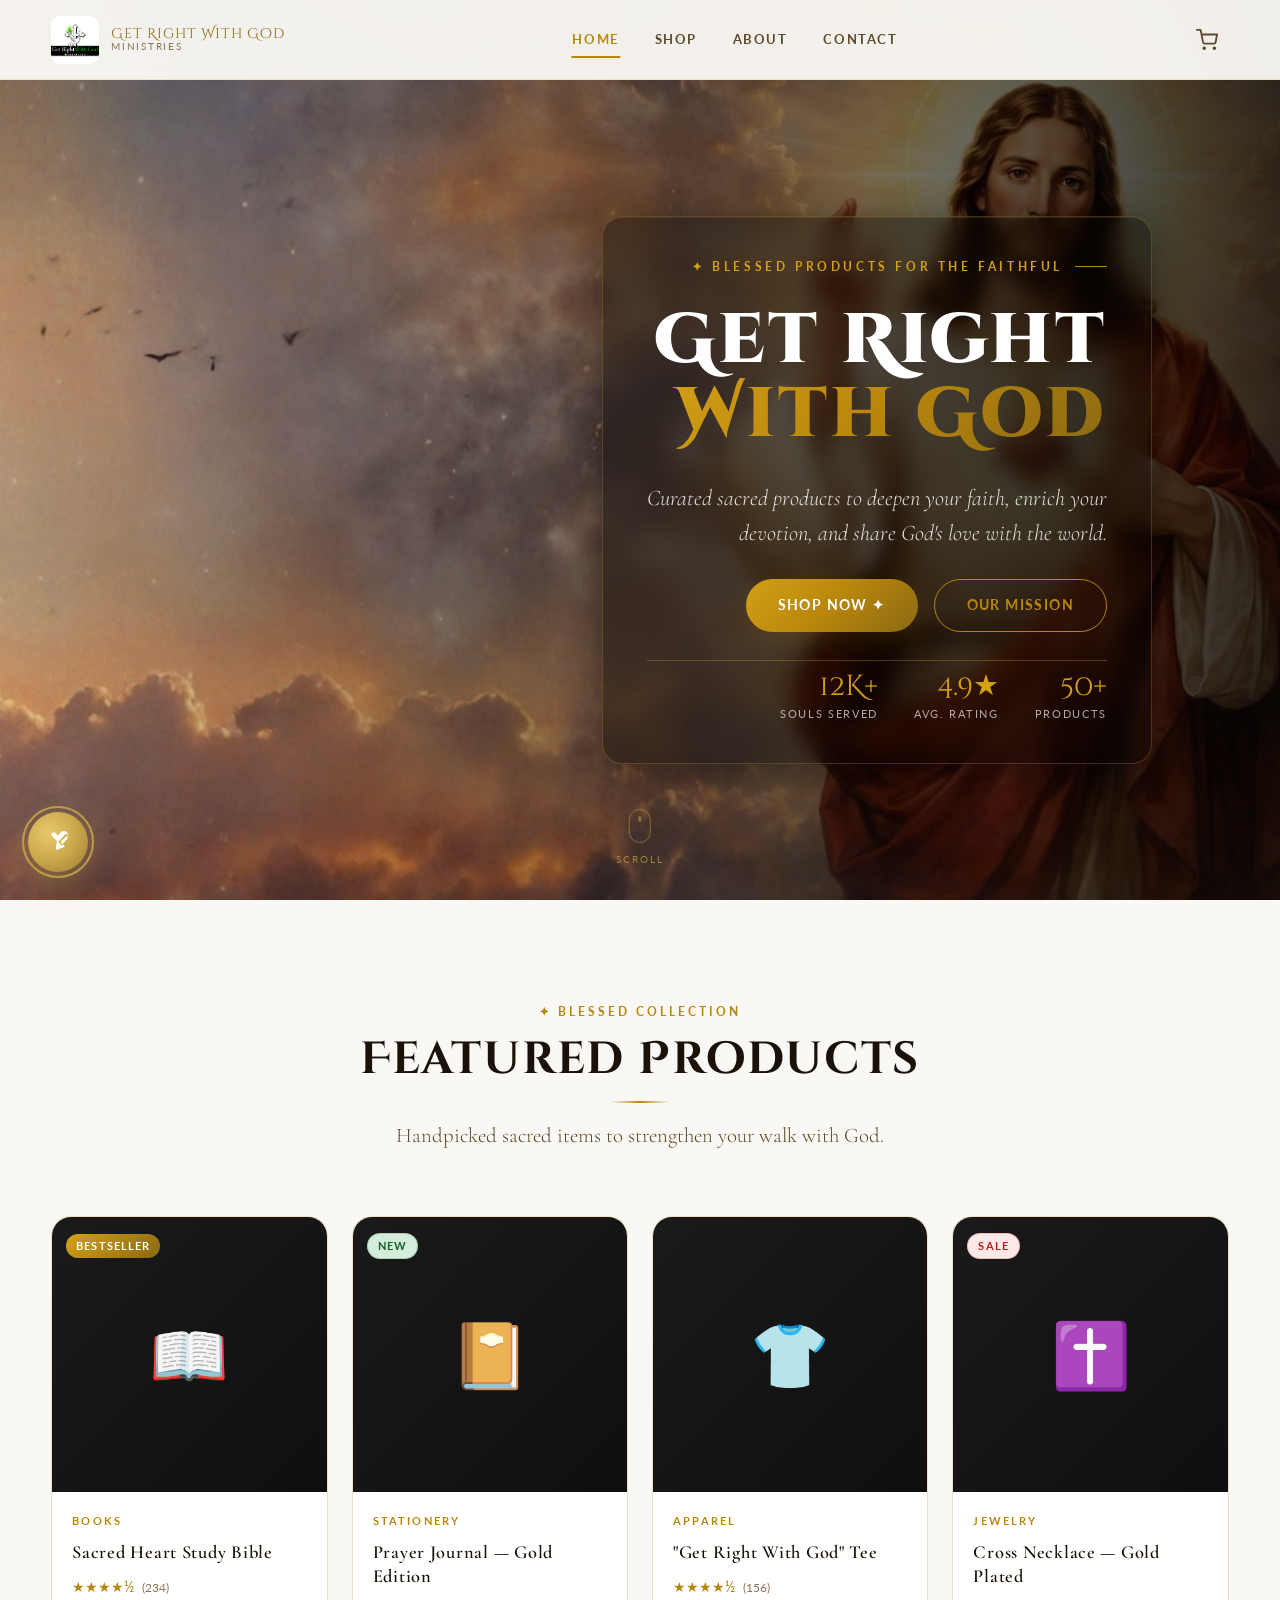
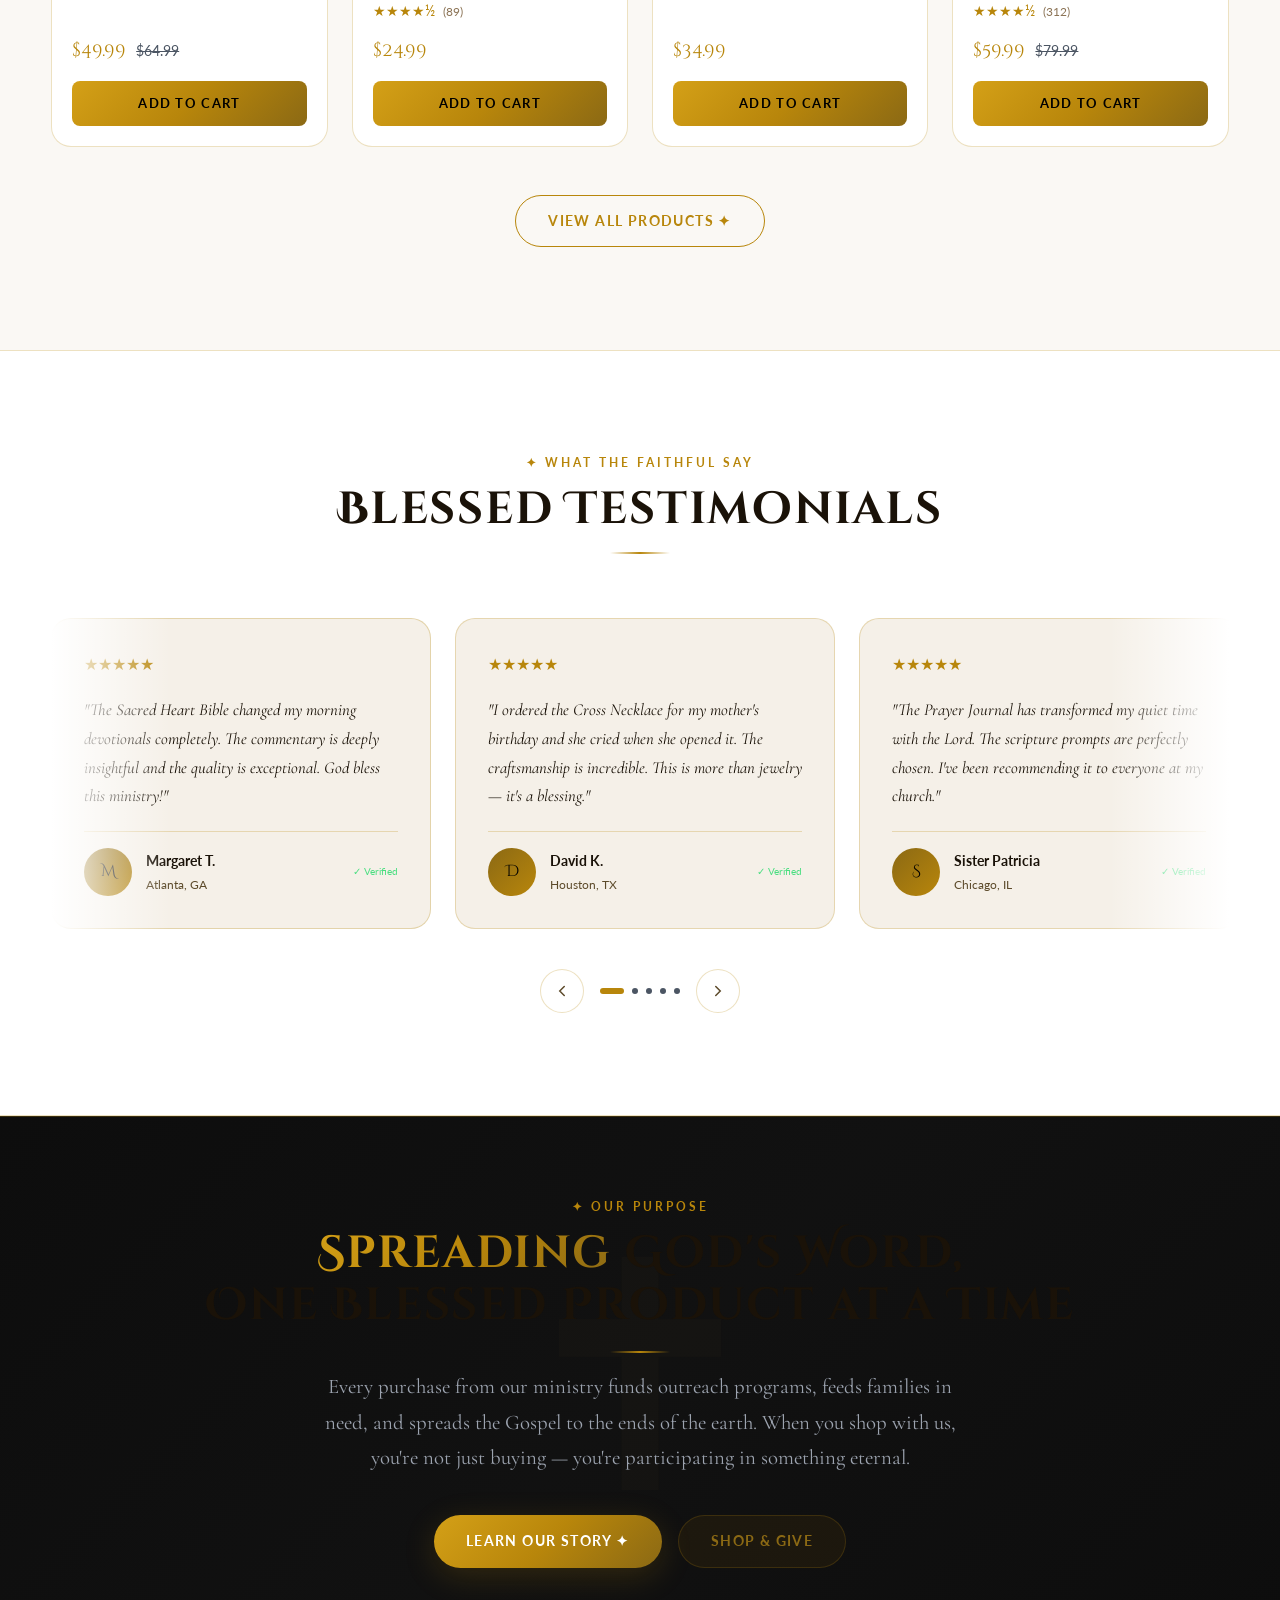
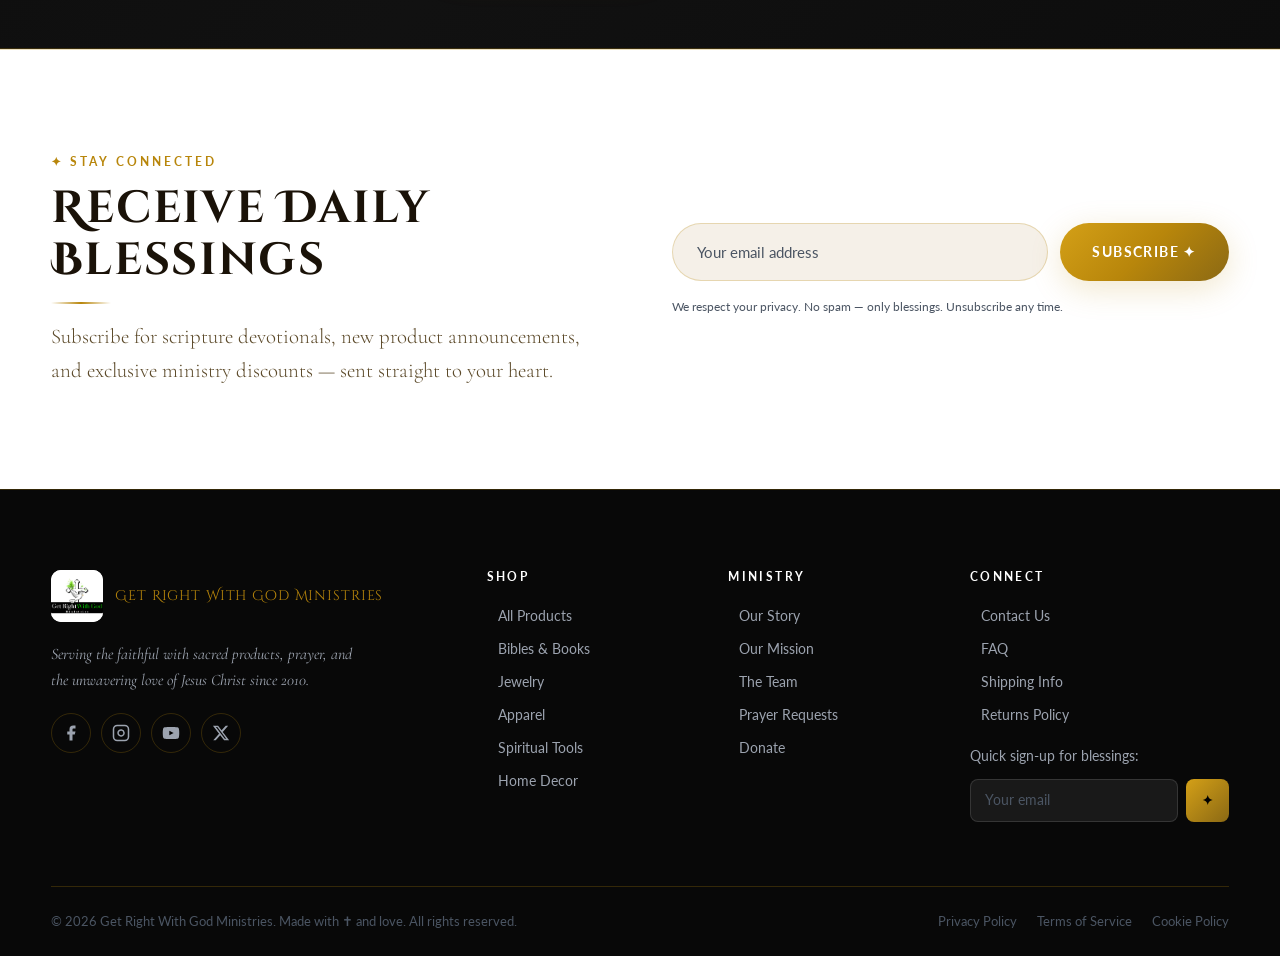
==== commit 39018141: "Remove video section; move DM widget to left side - index.html: deleted entire "Ministry in Motion" " ====
--- a/index.html
+++ b/index.html
@@ -116,26 +116,6 @@
       </div>
     </section>
 
-    <!-- VIDEO SHOWCASE -->
-    <section class="video-section" aria-labelledby="video-heading">
-      <div class="container">
-        <div class="section-header">
-          <span class="section-label reveal">✦ Ministry in Motion</span>
-          <h2 class="section-title reveal reveal-delay-1" id="video-heading">See Our Mission</h2>
-          <div class="divider-gold reveal reveal-delay-2"></div>
-        </div>
-        <div class="video-container reveal">
-          <video poster="" preload="none">
-            <source src="assets/videos/showcase.mp4" type="video/mp4">
-          </video>
-          <div class="video-play-overlay" id="video-play-btn" role="button" aria-label="Play video" tabindex="0">
-            <div class="video-play-btn">
-              <svg viewBox="0 0 24 24"><path d="M8 5v14l11-7z"/></svg>
-            </div>
-          </div>
-        </div>
-      </div>
-    </section>
 
     <!-- TESTIMONIALS -->
     <section class="testimonials-section" aria-labelledby="testimonials-heading">
--- a/css/dm-widget.css
+++ b/css/dm-widget.css
@@ -58,10 +58,10 @@
 .dm-trigger {
   position: fixed;
   bottom: 28px;
-  right: 28px;
+  left: 28px;
   z-index: 9990;
   opacity: 0;
-  transform: translateX(60px);
+  transform: translateX(-60px);
   pointer-events: none;
   transition: opacity 0.4s cubic-bezier(0.34, 1.56, 0.64, 1),
               transform 0.4s cubic-bezier(0.34, 1.56, 0.64, 1);
@@ -76,7 +76,7 @@
 
 .dm-trigger.hidden-footer {
   opacity: 0;
-  transform: translateX(60px);
+  transform: translateX(-60px);
   pointer-events: none;
 }
 
@@ -165,9 +165,9 @@
 
 .dm-tooltip {
   position: absolute;
-  right: calc(100% + 12px);
+  left: calc(100% + 12px);
   top: 50%;
-  transform: translateY(-50%) translateX(10px);
+  transform: translateY(-50%) translateX(-10px);
   background: var(--color-bg-elevated);
   border: 1px solid var(--color-border);
   border-radius: var(--radius-sm);
@@ -185,14 +185,14 @@
 .dm-tooltip::after {
   content: '';
   position: absolute;
-  right: -6px;
+  left: -6px;
   top: 50%;
   transform: translateY(-50%) rotate(45deg);
   width: 10px;
   height: 10px;
   background: var(--color-bg-elevated);
-  border-top: 1px solid var(--color-border);
-  border-right: 1px solid var(--color-border);
+  border-bottom: 1px solid var(--color-border);
+  border-left: 1px solid var(--color-border);
 }
 
 .dm-btn:hover .dm-tooltip {
@@ -200,10 +200,11 @@
   transform: translateY(-50%) translateX(0);
 }
 
+
 .dm-panel {
   position: fixed;
   bottom: 100px;
-  right: 28px;
+  left: 28px;
   width: 360px;
   height: 520px;
   z-index: 9991;
@@ -218,7 +219,7 @@
   display: flex;
   flex-direction: column;
   overflow: hidden;
-  transform-origin: bottom right;
+  transform-origin: bottom left;
   transform: scale(0.8) translateY(20px);
   opacity: 0;
   pointer-events: none;
@@ -769,7 +770,7 @@
     border-radius: 20px 20px 0 0;
     border-bottom: none;
     bottom: 0;
-    right: 0;
+    left: 0;
     transform-origin: bottom center;
     transform: translateY(100%);
     opacity: 1;
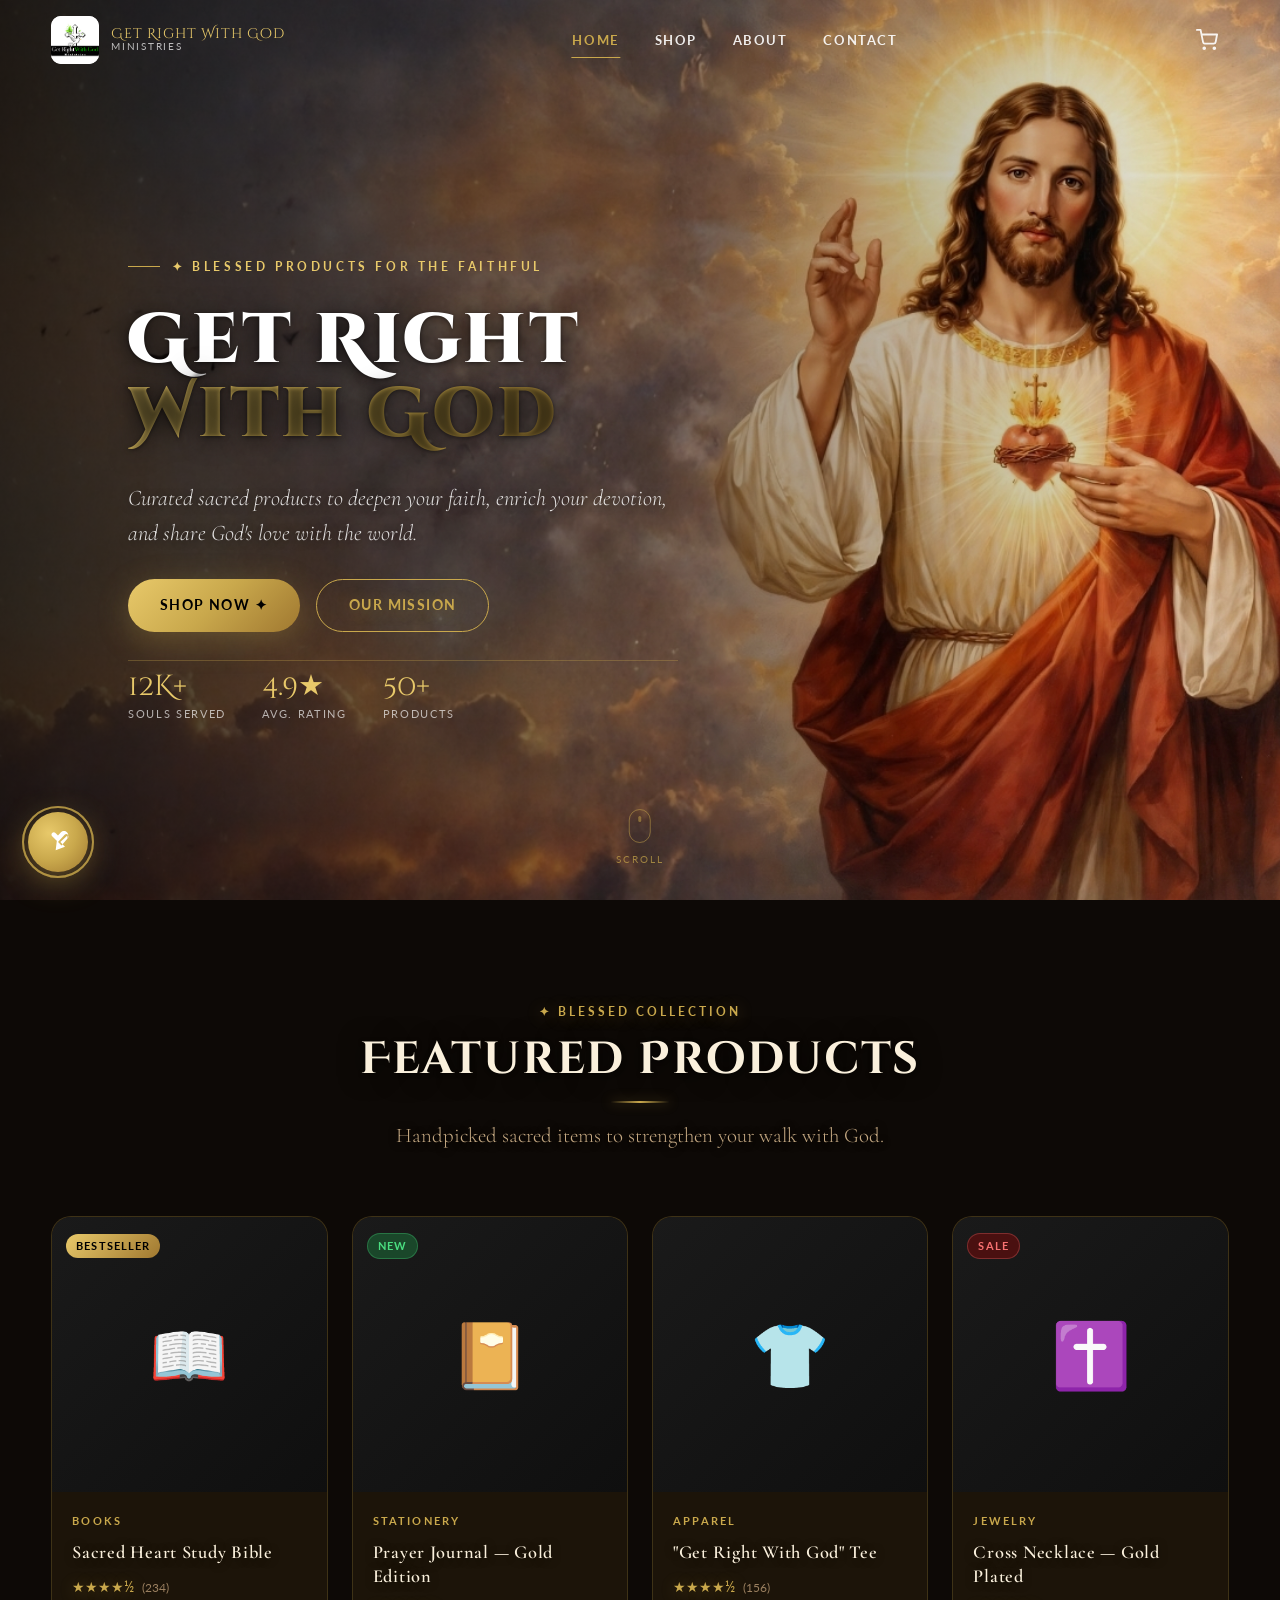
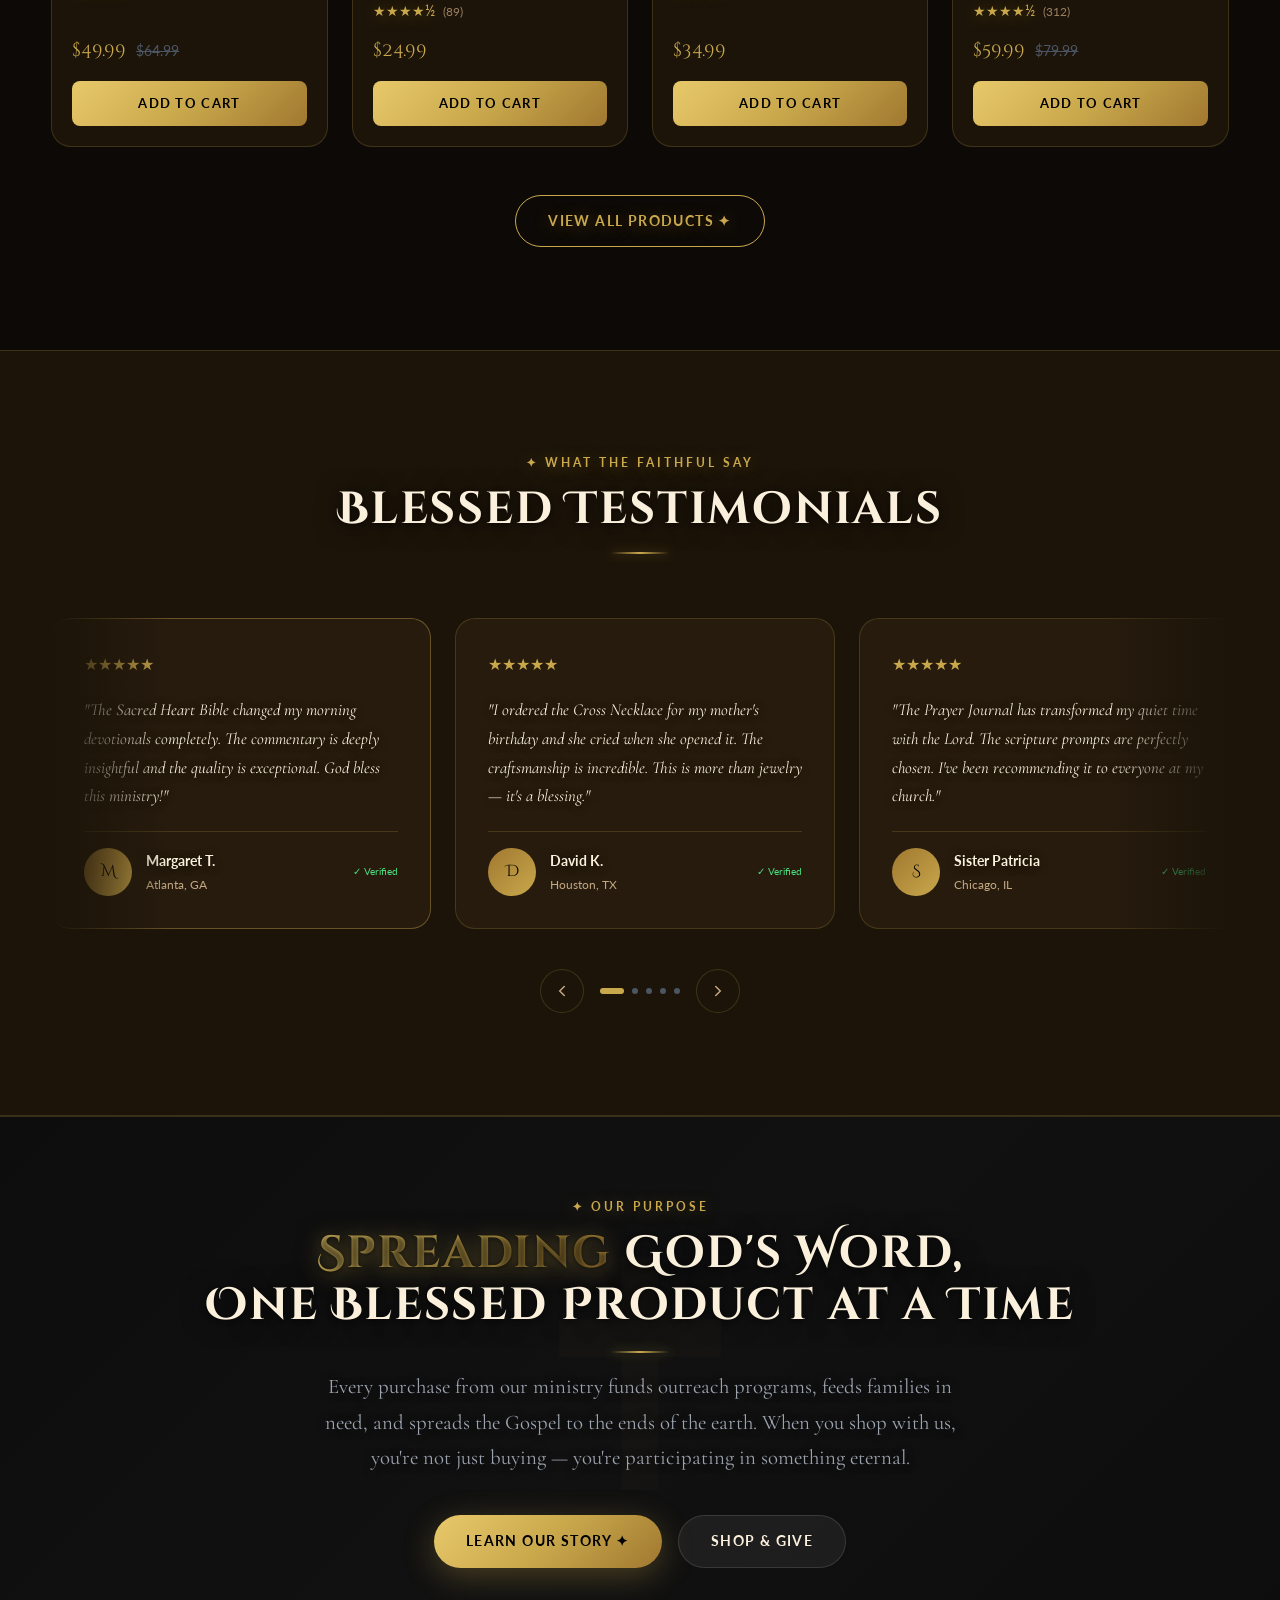
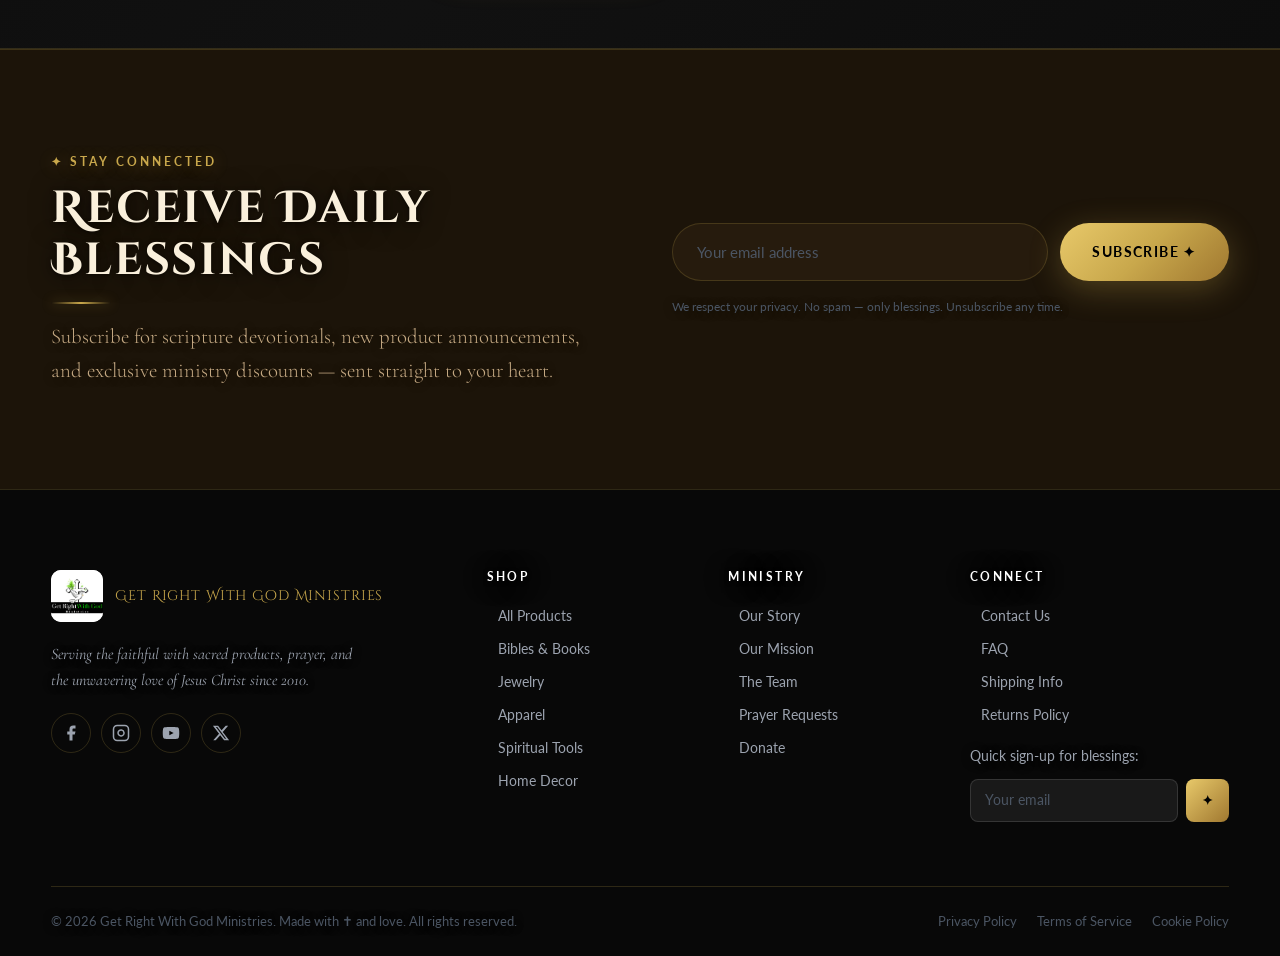
==== commit 0d7f57c1: "first commit" ====
--- a/index.html
+++ b/index.html
@@ -258,16 +258,16 @@
             Serving the faithful with sacred products, prayer, and the unwavering love of Jesus Christ since 2010.
           </p>
           <div class="footer-socials">
-            <a href="#" class="footer-social-btn" aria-label="Facebook">
+            <a href="https://www.facebook.com/GodMinistryJamarGrimsley/" class="footer-social-btn" aria-label="Facebook" target="_blank" rel="noopener">
               <svg viewBox="0 0 24 24" fill="currentColor"><path d="M18 2h-3a5 5 0 0 0-5 5v3H7v4h3v8h4v-8h3l1-4h-4V7a1 1 0 0 1 1-1h3z"/></svg>
             </a>
-            <a href="#" class="footer-social-btn" aria-label="Instagram">
+            <a href="https://www.instagram.com/getrightwithgodministries" class="footer-social-btn" aria-label="Instagram" target="_blank" rel="noopener">
               <svg viewBox="0 0 24 24" fill="none" stroke="currentColor" stroke-width="2"><rect x="2" y="2" width="20" height="20" rx="5" ry="5"/><path d="M16 11.37A4 4 0 1 1 12.63 8 4 4 0 0 1 16 11.37z"/><line x1="17.5" y1="6.5" x2="17.51" y2="6.5"/></svg>
             </a>
-            <a href="#" class="footer-social-btn" aria-label="YouTube">
+            <a href="https://www.youtube.com/@GetRightWithGodMinistries" class="footer-social-btn" aria-label="YouTube" target="_blank" rel="noopener">
               <svg viewBox="0 0 24 24" fill="currentColor"><path d="M22.54 6.42a2.78 2.78 0 0 0-1.95-1.96C18.88 4 12 4 12 4s-6.88 0-8.59.46A2.78 2.78 0 0 0 1.46 6.42 29 29 0 0 0 1 12a29 29 0 0 0 .46 5.58 2.78 2.78 0 0 0 1.95 1.96C5.12 20 12 20 12 20s6.88 0 8.59-.46a2.78 2.78 0 0 0 1.95-1.96A29 29 0 0 0 23 12a29 29 0 0 0-.46-5.58z"/><polygon fill="#000" points="9.75 15.02 15.5 12 9.75 8.98 9.75 15.02"/></svg>
             </a>
-            <a href="#" class="footer-social-btn" aria-label="Twitter/X">
+            <a href="https://x.com/get_ministries" class="footer-social-btn" aria-label="Twitter/X" target="_blank" rel="noopener">
               <svg viewBox="0 0 24 24" fill="currentColor"><path d="M18.244 2.25h3.308l-7.227 8.26 8.502 11.24H16.17l-5.214-6.817L4.99 21.75H1.68l7.73-8.835L1.254 2.25H8.08l4.713 6.231zm-1.161 17.52h1.833L7.084 4.126H5.117z"/></svg>
             </a>
           </div>
--- a/css/variables.css
+++ b/css/variables.css
@@ -1,34 +1,33 @@
 @import url('https://fonts.googleapis.com/css2?family=Cinzel+Decorative:wght@400;700;900&family=Cormorant+Garamond:ital,wght@0,300;0,400;0,600;1,300;1,400&family=Lato:wght@300;400;700;900&display=swap');
 
 :root {
-  /* BACKGROUNDS — warm white light theme */
-  --color-bg:          #FAF8F4;
-  --color-bg-card:     #FFFFFF;
-  --color-bg-elevated: #F5F0E8;
+  /* BACKGROUNDS — dark warm, matches hero image palette */
+  --color-bg:          #0D0906;
+  --color-bg-card:     #1C1409;
+  --color-bg-elevated: #261B0D;
 
-  /* TEXT — warm dark tones for light bg */
-  --color-text-primary:   #1A1208;
-  --color-text-secondary: #5C4A2A;
-  --color-text-muted:     #8B7355;
+  /* TEXT — warm cream tones for dark bg */
+  --color-text-primary:   #FAF0DC;
+  --color-text-secondary: #C4A882;
+  --color-text-muted:     #9B8060;
 
-  /* GOLD — slightly deeper for light bg legibility */
-  --color-gold:        #B8860B;
-  --color-gold-light:  #D4A017;
-  --color-gold-dark:   #8B6914;
-  --color-gold-glow:   rgba(184,134,11,0.2);
+  /* GOLD — bright for dark bg */
+  --color-gold:        #C9A84C;
+  --color-gold-light:  #E8C96A;
+  --color-gold-dark:   #A07830;
+  --color-gold-glow:   rgba(201,168,76,0.35);
 
-  /* KEEP for on-dark areas (footer, hero overlay, DM panel) */
   --color-white:       #FFFFFF;
   --color-gray-400:    #9CA3AF;
   --color-gray-600:    #4B5563;
   --color-heaven-blue: #D4E9F7;
 
   /* BORDERS */
-  --color-border:      rgba(184,134,11,0.25);
-  --color-border-soft: rgba(0,0,0,0.08);
+  --color-border:      rgba(201,168,76,0.2);
+  --color-border-soft: rgba(201,168,76,0.12);
 
   /* FOOTER */
-  --color-footer-bg:   #1A1208;
+  --color-footer-bg:   #080604;
 
   --font-heading:   'Cinzel Decorative', serif;
   --font-subhead:   'Cormorant Garamond', serif;
@@ -39,10 +38,15 @@
   --radius-lg:   20px;
   --radius-full: 9999px;
 
-  --shadow-card:       0 4px 24px rgba(0,0,0,0.07), 0 1px 4px rgba(0,0,0,0.04);
-  --shadow-card-hover: 0 12px 40px rgba(0,0,0,0.13), 0 4px 12px rgba(0,0,0,0.07);
-  --shadow-gold:       0 8px 32px rgba(184,134,11,0.2);
-  --shadow-deep:       0 24px 64px rgba(0,0,0,0.6);
+  --shadow-card:       0 4px 24px rgba(0,0,0,0.4), 0 1px 4px rgba(0,0,0,0.3);
+  --shadow-card-hover: 0 12px 40px rgba(0,0,0,0.6), 0 4px 12px rgba(0,0,0,0.4);
+  --shadow-gold:       0 8px 32px rgba(201,168,76,0.3);
+  --shadow-deep:       0 24px 64px rgba(0,0,0,0.7);
+
+  /* TEXT SHADOWS */
+  --shadow-text-heading: 0 2px 24px rgba(0,0,0,0.7), 0 1px 4px rgba(0,0,0,0.5);
+  --shadow-text-body:    0 1px 8px rgba(0,0,0,0.5);
+  --shadow-text-gold:    0 2px 16px rgba(201,168,76,0.4);
 
   --transition-smooth: 0.3s cubic-bezier(0.4, 0, 0.2, 1);
   --transition-spring: 0.4s cubic-bezier(0.34, 1.56, 0.64, 1);
--- a/css/global.css
+++ b/css/global.css
@@ -22,11 +22,16 @@
   line-height: 1.15;
   letter-spacing: 0.04em;
   color: var(--color-text-primary);
+  text-shadow: var(--shadow-text-heading);
 }
 
 h1 { font-size: clamp(2rem, 5vw, 4rem); }
 h2 { font-size: clamp(1.6rem, 3.5vw, 2.8rem); }
 h3 { font-size: clamp(1.2rem, 2.5vw, 1.8rem); }
+
+p {
+  text-shadow: var(--shadow-text-body);
+}
 
 .section-label {
   font-family: var(--font-body);
@@ -37,12 +42,14 @@
   color: var(--color-gold);
   display: block;
   margin-bottom: 12px;
+  text-shadow: var(--shadow-text-gold);
 }
 
 .section-title {
   font-family: var(--font-heading);
   color: var(--color-text-primary);
   margin-bottom: 16px;
+  text-shadow: var(--shadow-text-heading);
 }
 
 .section-subtitle {
@@ -51,6 +58,7 @@
   color: var(--color-text-secondary);
   font-weight: 300;
   max-width: 600px;
+  text-shadow: var(--shadow-text-body);
 }
 
 .section-header {
@@ -67,6 +75,7 @@
   -webkit-background-clip: text;
   background-clip: text;
   -webkit-text-fill-color: transparent;
+  filter: drop-shadow(0 2px 8px rgba(201,168,76,0.4));
 }
 
 .btn {
@@ -86,35 +95,37 @@
 
 .btn-primary {
   background: linear-gradient(135deg, var(--color-gold-light), var(--color-gold), var(--color-gold-dark));
-  color: #fff;
+  color: #000;
   box-shadow: var(--shadow-gold);
 }
 
 .btn-primary:hover {
   transform: translateY(-3px);
-  box-shadow: 0 12px 40px rgba(184,134,11,0.45);
+  box-shadow: 0 12px 40px rgba(201,168,76,0.5);
 }
 
 .btn-outline {
   background: transparent;
   color: var(--color-gold);
   border: 1.5px solid var(--color-gold);
+  text-shadow: var(--shadow-text-gold);
 }
 
 .btn-outline:hover {
   background: var(--color-gold);
-  color: #fff;
+  color: #000;
   transform: translateY(-3px);
+  text-shadow: none;
 }
 
 .btn-ghost {
-  background: rgba(184,134,11,0.08);
-  color: var(--color-gold-dark);
-  border: 1px solid rgba(184,134,11,0.2);
+  background: rgba(255,255,255,0.06);
+  color: var(--color-text-primary);
+  border: 1px solid rgba(255,255,255,0.12);
 }
 
 .btn-ghost:hover {
-  background: rgba(184,134,11,0.15);
+  background: rgba(255,255,255,0.12);
   transform: translateY(-2px);
 }
 
@@ -124,6 +135,7 @@
   background: linear-gradient(90deg, transparent, var(--color-gold), transparent);
   margin-inline: auto;
   margin-block: 16px;
+  box-shadow: 0 0 12px rgba(201,168,76,0.4);
 }
 
 .badge {
@@ -138,19 +150,19 @@
 
 .badge-gold {
   background: linear-gradient(135deg, var(--color-gold-light), var(--color-gold-dark));
-  color: #fff;
+  color: #000;
 }
 
 .badge-new {
-  background: #d4edda;
-  color: #1a5c2a;
-  border: 1px solid rgba(26,92,42,0.2);
+  background: #1a472a;
+  color: #4ade80;
+  border: 1px solid rgba(74,222,128,0.3);
 }
 
 .badge-sale {
-  background: #fde8e8;
-  color: #b91c1c;
-  border: 1px solid rgba(185,28,28,0.2);
+  background: #4a1010;
+  color: #f87171;
+  border: 1px solid rgba(248,113,113,0.3);
 }
 
 .sr-only {
@@ -170,12 +182,13 @@
   gap: 2px;
   color: var(--color-gold);
   font-size: 0.85rem;
+  text-shadow: var(--shadow-text-gold);
 }
 
 .page-hero {
   padding-top: calc(var(--nav-height) + 60px);
   padding-bottom: 60px;
-  background: linear-gradient(180deg, #F5F0E8 0%, var(--color-bg) 100%);
+  background: linear-gradient(180deg, #1a1005 0%, var(--color-bg) 100%);
   text-align: center;
   border-bottom: 1px solid var(--color-border);
 }
--- a/css/navbar.css
+++ b/css/navbar.css
@@ -7,18 +7,15 @@
   height: var(--nav-height);
   display: flex;
   align-items: center;
-  background: rgba(250, 248, 244, 0.96);
-  backdrop-filter: blur(12px);
-  -webkit-backdrop-filter: blur(12px);
-  border-bottom: 1px solid rgba(184,134,11,0.15);
+  background: transparent;
   transition: background var(--transition-smooth), box-shadow var(--transition-smooth), backdrop-filter var(--transition-smooth);
 }
 
 .navbar.scrolled {
-  background: rgba(250, 248, 244, 0.98);
+  background: rgba(13, 9, 6, 0.95);
   backdrop-filter: blur(20px);
   -webkit-backdrop-filter: blur(20px);
-  box-shadow: 0 1px 0 rgba(184,134,11,0.2), 0 4px 24px rgba(0,0,0,0.08);
+  box-shadow: 0 1px 0 rgba(201,168,76,0.2), 0 4px 24px rgba(0,0,0,0.5);
 }
 
 .navbar-inner {
@@ -64,8 +61,9 @@
 .navbar-logo-text span:first-child {
   font-family: var(--font-heading);
   font-size: 0.85rem;
-  color: var(--color-gold-dark);
+  color: var(--color-gold-light);
   letter-spacing: 0.06em;
+  transition: color var(--transition-smooth);
 }
 
 .navbar-logo-text span:last-child {
@@ -73,7 +71,16 @@
   font-size: 0.6rem;
   letter-spacing: 0.18em;
   text-transform: uppercase;
-  color: var(--color-text-muted);
+  color: rgba(255, 255, 255, 0.7);
+  transition: color var(--transition-smooth);
+}
+
+.navbar.scrolled .navbar-logo-text span:first-child {
+  color: var(--color-gold-light);
+}
+
+.navbar.scrolled .navbar-logo-text span:last-child {
+  color: rgba(255, 255, 255, 0.6);
 }
 
 .navbar-nav {
@@ -89,8 +96,12 @@
   font-weight: 700;
   letter-spacing: 0.12em;
   text-transform: uppercase;
-  color: var(--color-text-secondary);
-  transition: color var(--transition-smooth);
+  color: rgba(255, 255, 255, 0.9);
+  transition: color var(--transition-smooth);
+}
+
+.navbar.scrolled .navbar-nav a {
+  color: rgba(255, 255, 255, 0.85);
 }
 
 .navbar-nav a::after {
@@ -129,8 +140,12 @@
   width: 44px;
   height: 44px;
   border-radius: 50%;
-  color: var(--color-text-secondary);
-  transition: background var(--transition-smooth);
+  color: rgba(255, 255, 255, 0.9);
+  transition: background var(--transition-smooth), color var(--transition-smooth);
+}
+
+.navbar.scrolled .navbar-cart {
+  color: rgba(255, 255, 255, 0.85);
 }
 
 .navbar-cart:hover {
@@ -182,10 +197,14 @@
 .hamburger span {
   display: block;
   height: 1.5px;
-  background: var(--color-text-secondary);
+  background: rgba(255, 255, 255, 0.9);
   border-radius: 2px;
   transition: var(--transition-smooth);
   transform-origin: center;
+}
+
+.navbar.scrolled .hamburger span {
+  background: rgba(255, 255, 255, 0.85);
 }
 
 .hamburger.open span:nth-child(1) {
--- a/css/hero.css
+++ b/css/hero.css
@@ -3,9 +3,9 @@
   min-height: 100vh;
   display: flex;
   align-items: center;
-  justify-content: flex-end;
+  justify-content: flex-start;
   overflow: hidden;
-  padding: 0 6% 0 0;
+  padding: 0 0 0 6%;
   background-image: url('../assets/images/heroimg.jpg');
   background-size: cover;
   background-position: center center;
@@ -21,7 +21,7 @@
   position: absolute;
   inset: 0;
   background: linear-gradient(
-    to left,
+    to right,
     rgba(0, 0, 0, 0.78) 0%,
     rgba(0, 0, 0, 0.40) 50%,
     rgba(0, 0, 0, 0.05) 100%
@@ -39,7 +39,7 @@
   padding-inline: clamp(20px, 4vw, 64px);
   padding-top: var(--nav-height);
   display: flex;
-  justify-content: flex-end;
+  justify-content: flex-start;
   align-items: center;
   min-height: 100vh;
 }
@@ -50,16 +50,8 @@
   display: flex;
   flex-direction: column;
   gap: 28px;
-  text-align: right;
-  padding: 40px 44px;
-  background: rgba(0, 0, 0, 0.38);
-  backdrop-filter: blur(10px);
-  -webkit-backdrop-filter: blur(10px);
-  border: 1px solid rgba(201, 168, 76, 0.25);
-  border-radius: 20px;
-  box-shadow:
-    0 8px 40px rgba(0, 0, 0, 0.45),
-    inset 0 1px 0 rgba(201, 168, 76, 0.15);
+  text-align: left;
+  padding: 0;
 }
 
 .hero-visual {
@@ -69,7 +61,7 @@
 .hero-eyebrow {
   display: flex;
   align-items: center;
-  justify-content: flex-end;
+  justify-content: flex-start;
   gap: 12px;
   font-size: 0.75rem;
   font-weight: 700;
@@ -79,15 +71,15 @@
 }
 
 .hero-eyebrow::before {
-  display: none;
-}
-
-.hero-eyebrow::after {
   content: '';
   display: block;
   width: 32px;
   height: 1px;
   background: var(--color-gold);
+}
+
+.hero-eyebrow::after {
+  display: none;
 }
 
 .hero-title {
@@ -96,7 +88,7 @@
   font-weight: 900;
   line-height: 1.05;
   color: #FFFFFF;
-  text-align: right;
+  text-align: left;
 }
 
 .hero-title .gold-line {
@@ -114,14 +106,14 @@
   font-weight: 300;
   font-style: italic;
   line-height: 1.6;
-  text-align: right;
+  text-align: left;
 }
 
 .hero-cta {
   display: flex;
   gap: 16px;
   flex-wrap: wrap;
-  justify-content: flex-end;
+  justify-content: flex-start;
 }
 
 .hero-stats {
@@ -129,7 +121,7 @@
   gap: 36px;
   padding-top: 12px;
   border-top: 1px solid rgba(201, 168, 76, 0.3);
-  justify-content: flex-end;
+  justify-content: flex-start;
 }
 
 .hero-stat-value {
@@ -215,7 +207,7 @@
     justify-content: center;
   }
 
-  .hero-eyebrow::after {
+  .hero-eyebrow::before {
     display: none;
   }
 
--- a/css/products.css
+++ b/css/products.css
@@ -19,6 +19,7 @@
   letter-spacing: 0.1em;
   text-transform: uppercase;
   color: var(--color-text-secondary);
+  text-shadow: var(--shadow-text-body);
   border: 1px solid var(--color-border);
   background: transparent;
   transition: var(--transition-smooth);
@@ -48,6 +49,7 @@
 .sort-select {
   background: var(--color-bg-elevated);
   color: var(--color-text-primary);
+  text-shadow: var(--shadow-text-body);
   border: 1px solid var(--color-border);
   border-radius: var(--radius-sm);
   padding: 8px 16px;
@@ -187,6 +189,7 @@
   font-weight: 600;
   color: var(--color-text-primary);
   line-height: 1.3;
+  text-shadow: var(--shadow-text-body);
 }
 
 .product-rating {
--- a/css/testimonials.css
+++ b/css/testimonials.css
@@ -67,6 +67,7 @@
   color: var(--color-text-primary);
   line-height: 1.7;
   flex: 1;
+  text-shadow: var(--shadow-text-body);
 }
 
 .testimonial-author {
@@ -96,6 +97,7 @@
   font-size: 0.9rem;
   color: var(--color-text-primary);
   margin-bottom: 2px;
+  text-shadow: var(--shadow-text-body);
 }
 
 .testimonial-author-loc {
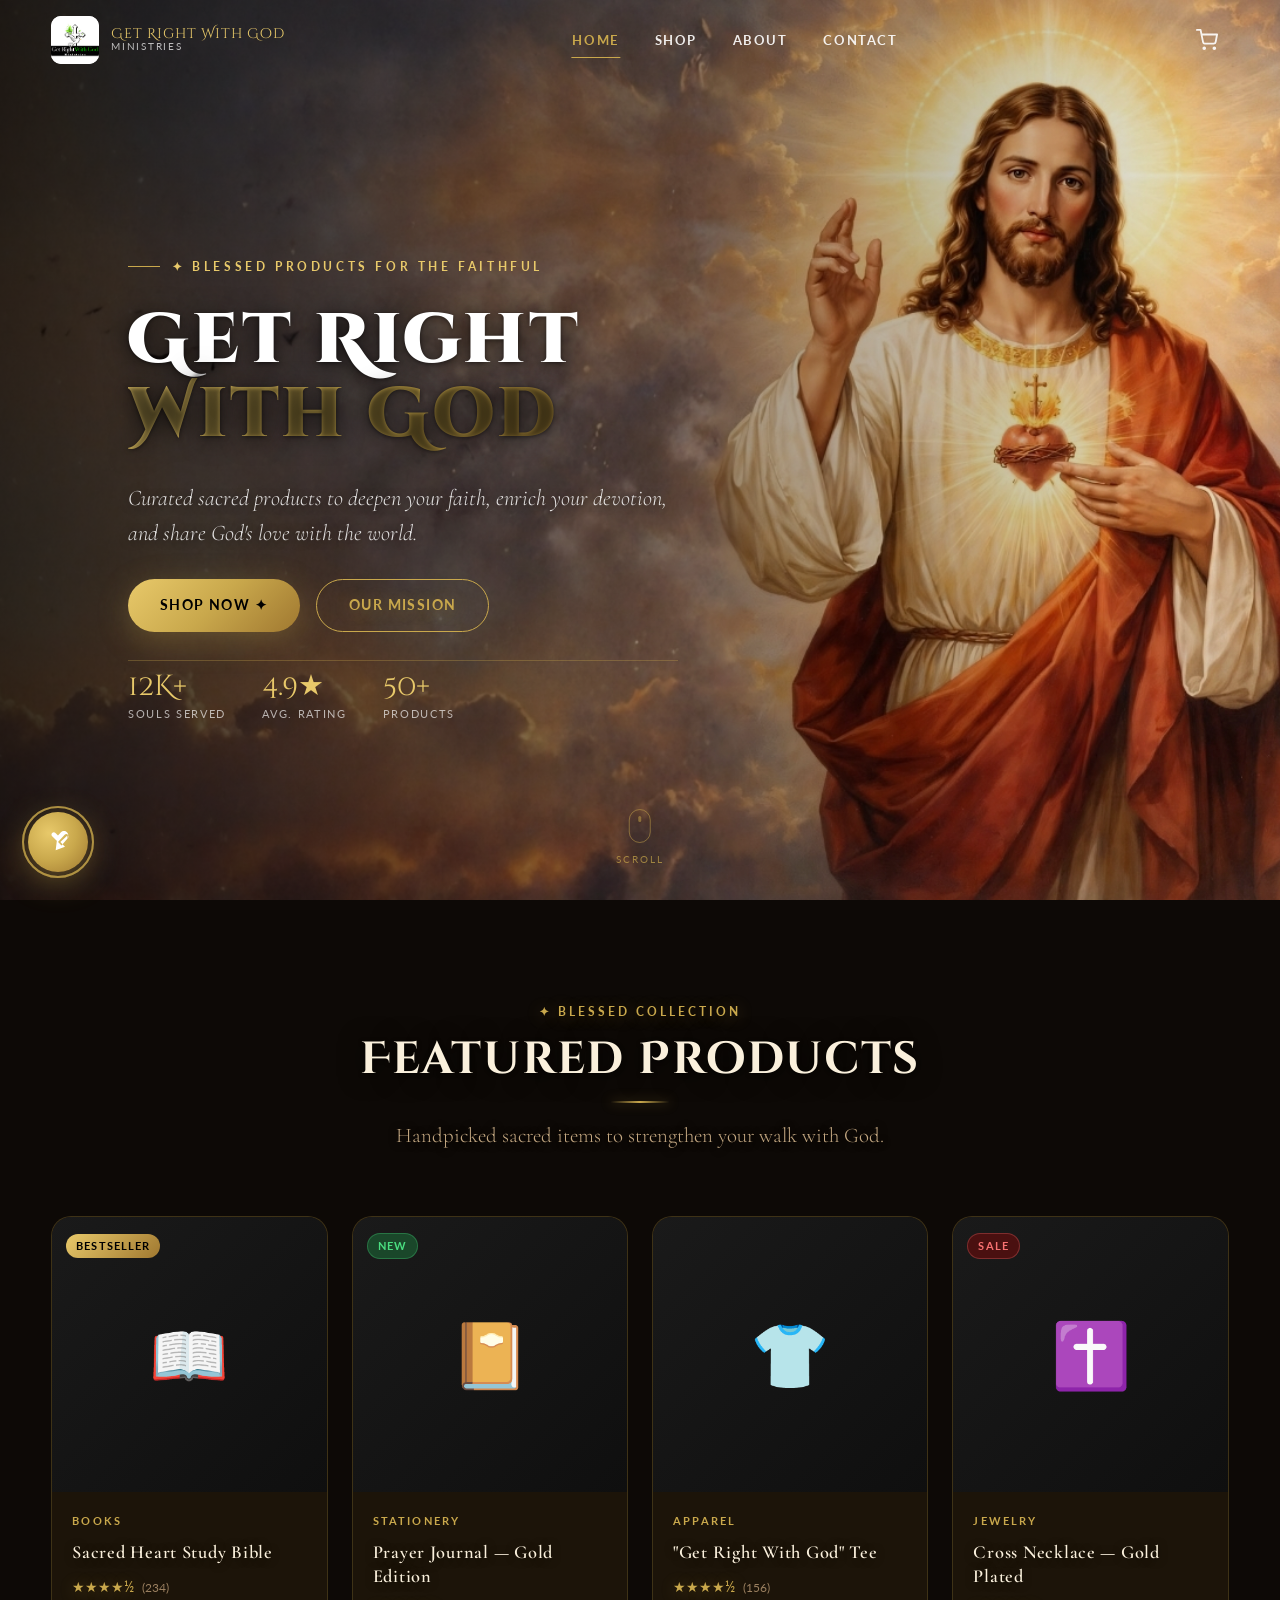
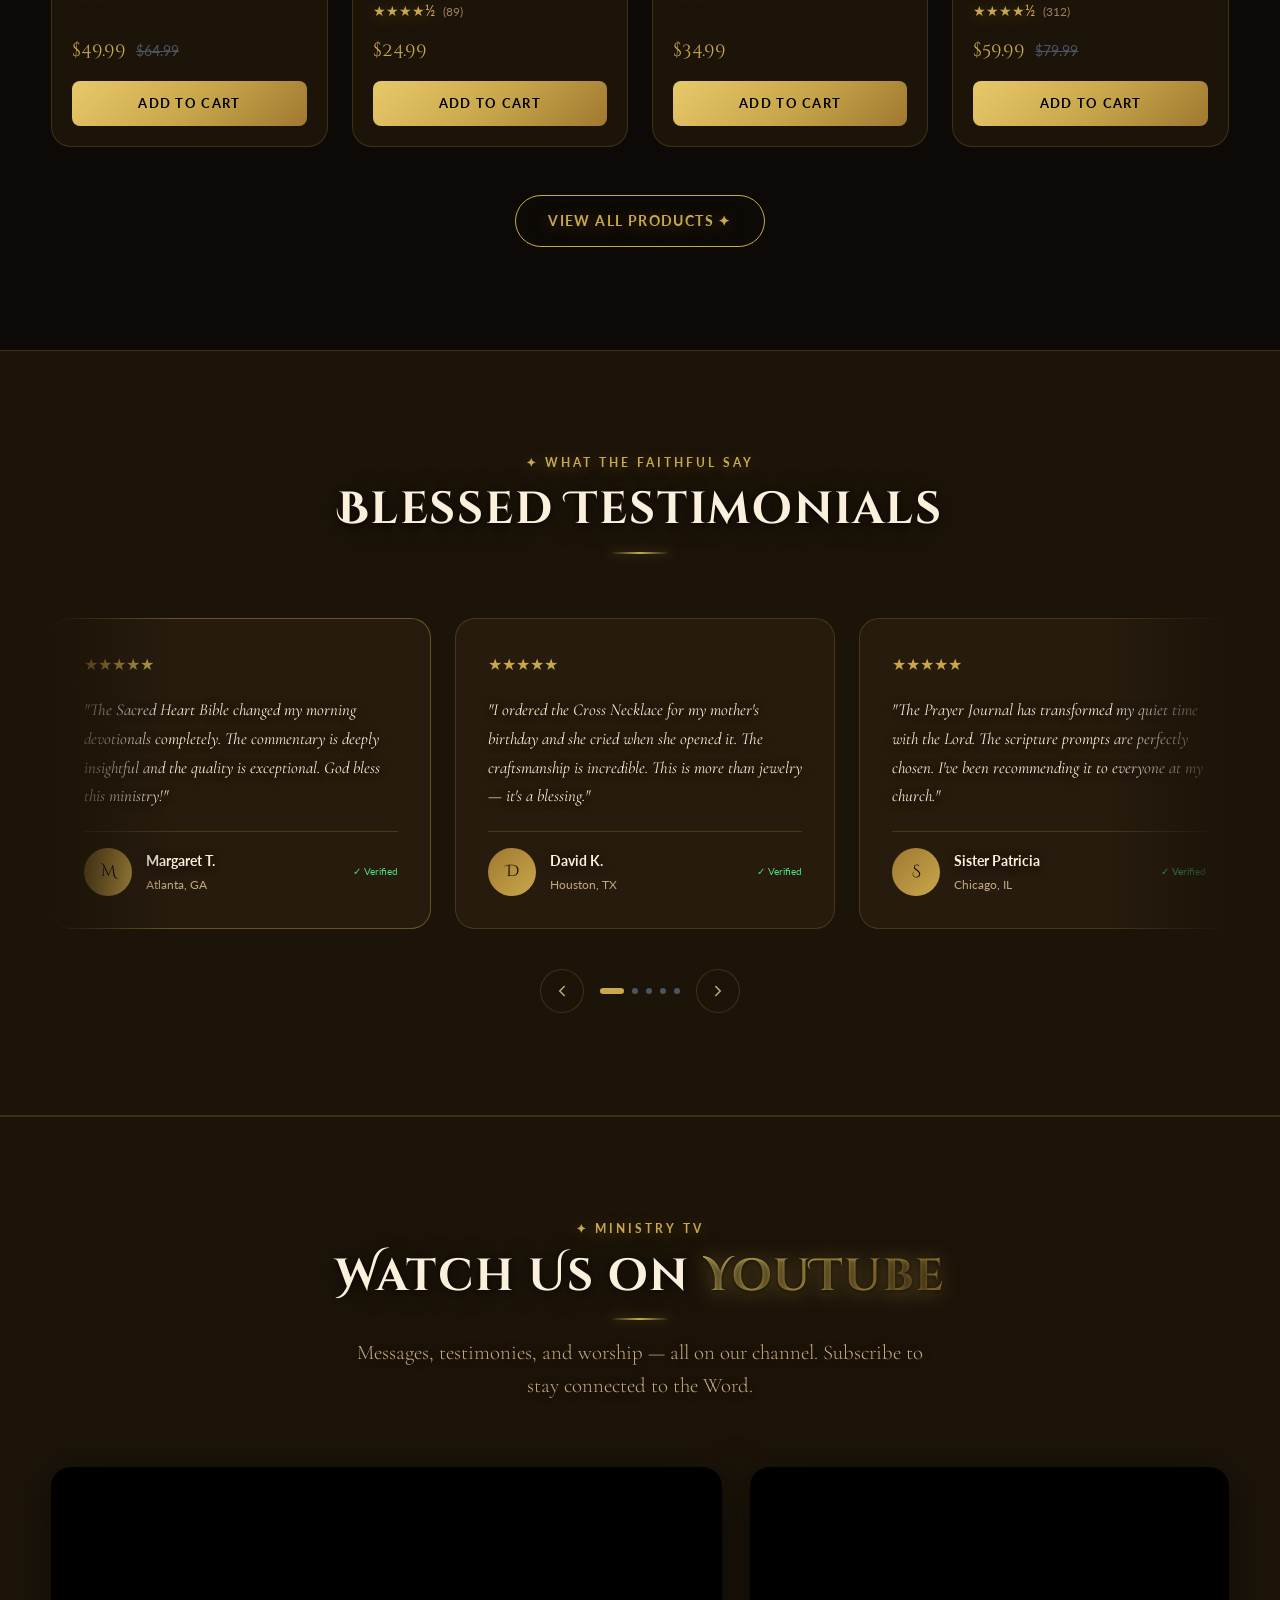
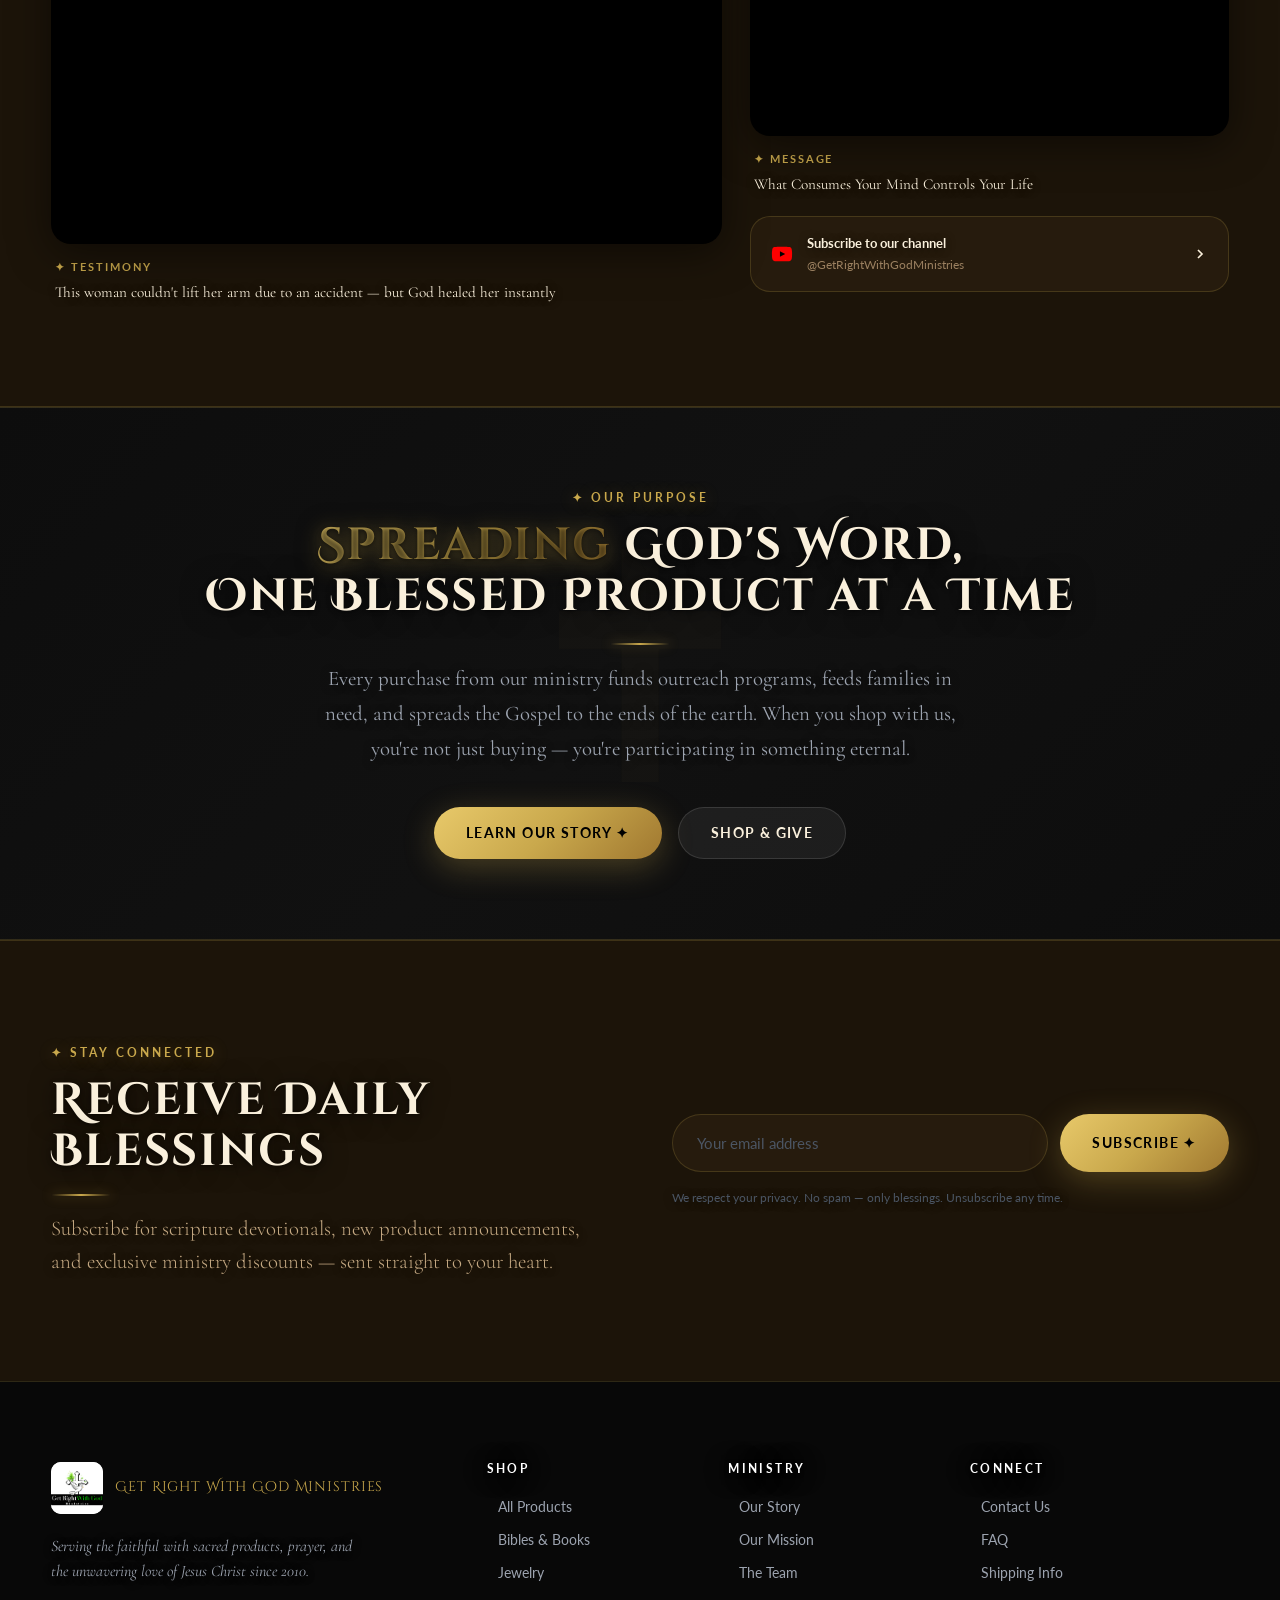
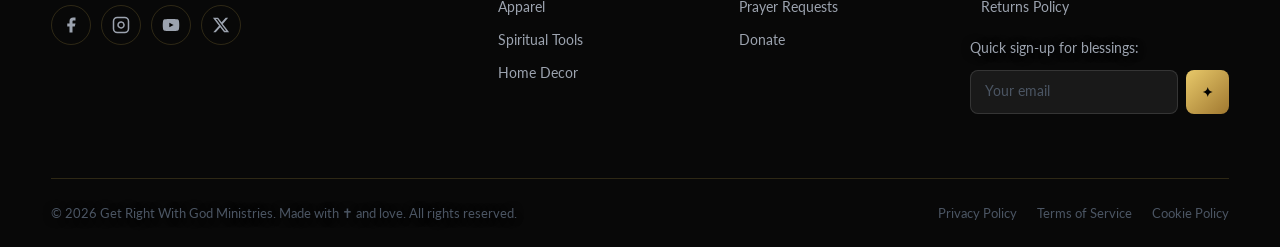
==== commit b814ee94: "first commit" ====
--- a/index.html
+++ b/index.html
@@ -201,6 +201,61 @@
       </div>
     </section>
 
+    <!-- YOUTUBE CHANNEL -->
+    <section class="yt-section" aria-labelledby="yt-heading">
+      <div class="container">
+        <div class="section-header">
+          <span class="section-label reveal">✦ Ministry TV</span>
+          <h2 class="section-title reveal reveal-delay-1" id="yt-heading">Watch Us on <span class="gold-text">YouTube</span></h2>
+          <div class="divider-gold reveal reveal-delay-2"></div>
+          <p class="section-subtitle reveal reveal-delay-3">Messages, testimonies, and worship — all on our channel. Subscribe to stay connected to the Word.</p>
+        </div>
+        <div class="yt-videos-grid reveal">
+          <!-- Featured Video -->
+          <div class="yt-featured">
+            <div class="yt-embed-wrap">
+              <iframe
+                src="https://www.youtube-nocookie.com/embed/SDGci4MqDnM?rel=0&modestbranding=1"
+                title="This woman couldn't lift her arm due to an accident but God healed her instantly"
+                allow="accelerometer; autoplay; clipboard-write; encrypted-media; gyroscope; picture-in-picture"
+                allowfullscreen
+                loading="lazy">
+              </iframe>
+            </div>
+            <div class="yt-video-label">
+              <span class="yt-video-tag">✦ Testimony</span>
+              <p class="yt-video-title">This woman couldn't lift her arm due to an accident — but God healed her instantly</p>
+            </div>
+          </div>
+          <!-- Second Video -->
+          <div class="yt-side">
+            <div class="yt-embed-wrap">
+              <iframe
+                src="https://www.youtube-nocookie.com/embed/_pHUSYO1AAo?rel=0&modestbranding=1"
+                title="What Consumes Your Mind Controls Your Life"
+                allow="accelerometer; autoplay; clipboard-write; encrypted-media; gyroscope; picture-in-picture"
+                allowfullscreen
+                loading="lazy">
+              </iframe>
+            </div>
+            <div class="yt-video-label">
+              <span class="yt-video-tag">✦ Message</span>
+              <p class="yt-video-title">What Consumes Your Mind Controls Your Life</p>
+            </div>
+            <!-- Subscribe CTA -->
+            <a href="https://www.youtube.com/@GetRightWithGodMinistries" target="_blank" rel="noopener" class="yt-subscribe-cta">
+              <svg viewBox="0 0 24 24" fill="currentColor" width="22" height="22"><path d="M22.54 6.42a2.78 2.78 0 0 0-1.95-1.96C18.88 4 12 4 12 4s-6.88 0-8.59.46A2.78 2.78 0 0 0 1.46 6.42 29 29 0 0 0 1 12a29 29 0 0 0 .46 5.58 2.78 2.78 0 0 0 1.95 1.96C5.12 20 12 20 12 20s6.88 0 8.59-.46a2.78 2.78 0 0 0 1.95-1.96A29 29 0 0 0 23 12a29 29 0 0 0-.46-5.58z"/><polygon fill="#000" points="9.75 15.02 15.5 12 9.75 8.98 9.75 15.02"/></svg>
+              <div>
+                <span class="yt-sub-label">Subscribe to our channel</span>
+                <span class="yt-sub-handle">@GetRightWithGodMinistries</span>
+              </div>
+              <svg viewBox="0 0 24 24" fill="none" stroke="currentColor" stroke-width="2.5" width="16" height="16" style="margin-left:auto;flex-shrink:0;"><path d="M9 18l6-6-6-6"/></svg>
+            </a>
+          </div>
+        </div>
+      </div>
+    </section>
+
     <!-- MISSION BANNER -->
     <section class="mission-banner" aria-labelledby="mission-heading">
       <div class="container">
--- a/css/global.css
+++ b/css/global.css
@@ -221,3 +221,107 @@
 .breadcrumb-sep {
   color: var(--color-text-muted);
 }
+
+/* YouTube Section */
+.yt-section {
+  background: var(--color-bg-card);
+  border-top: 1px solid var(--color-border);
+  border-bottom: 1px solid var(--color-border);
+}
+
+.yt-videos-grid {
+  display: grid;
+  grid-template-columns: 1.4fr 1fr;
+  gap: 28px;
+  align-items: start;
+}
+
+.yt-embed-wrap {
+  position: relative;
+  width: 100%;
+  aspect-ratio: 16 / 9;
+  border-radius: var(--radius-lg);
+  overflow: hidden;
+  background: #000;
+  box-shadow: 0 8px 40px rgba(0,0,0,0.5);
+}
+
+.yt-embed-wrap iframe {
+  position: absolute;
+  inset: 0;
+  width: 100%;
+  height: 100%;
+  border: 0;
+}
+
+.yt-video-label {
+  padding: 14px 4px 0;
+}
+
+.yt-video-tag {
+  font-size: 0.68rem;
+  font-weight: 700;
+  letter-spacing: 0.18em;
+  text-transform: uppercase;
+  color: var(--color-gold);
+  display: block;
+  margin-bottom: 6px;
+}
+
+.yt-video-title {
+  font-family: var(--font-subhead);
+  font-size: 0.95rem;
+  color: var(--color-text-primary);
+  line-height: 1.5;
+  text-shadow: var(--shadow-text-body);
+}
+
+.yt-side {
+  display: flex;
+  flex-direction: column;
+  gap: 0;
+}
+
+.yt-subscribe-cta {
+  display: flex;
+  align-items: center;
+  gap: 14px;
+  margin-top: 20px;
+  padding: 16px 20px;
+  background: var(--color-bg-elevated);
+  border: 1px solid var(--color-border);
+  border-radius: var(--radius-lg);
+  text-decoration: none;
+  transition: border-color var(--transition-smooth), background var(--transition-smooth);
+}
+
+.yt-subscribe-cta:hover {
+  border-color: rgba(255,0,0,0.4);
+  background: rgba(255,0,0,0.06);
+}
+
+.yt-subscribe-cta > svg:first-child {
+  color: #ff0000;
+  flex-shrink: 0;
+}
+
+.yt-sub-label {
+  display: block;
+  font-size: 0.82rem;
+  font-weight: 700;
+  color: var(--color-text-primary);
+  text-shadow: var(--shadow-text-body);
+}
+
+.yt-sub-handle {
+  display: block;
+  font-size: 0.72rem;
+  color: var(--color-text-muted);
+  margin-top: 2px;
+}
+
+@media (max-width: 768px) {
+  .yt-videos-grid {
+    grid-template-columns: 1fr;
+  }
+}
